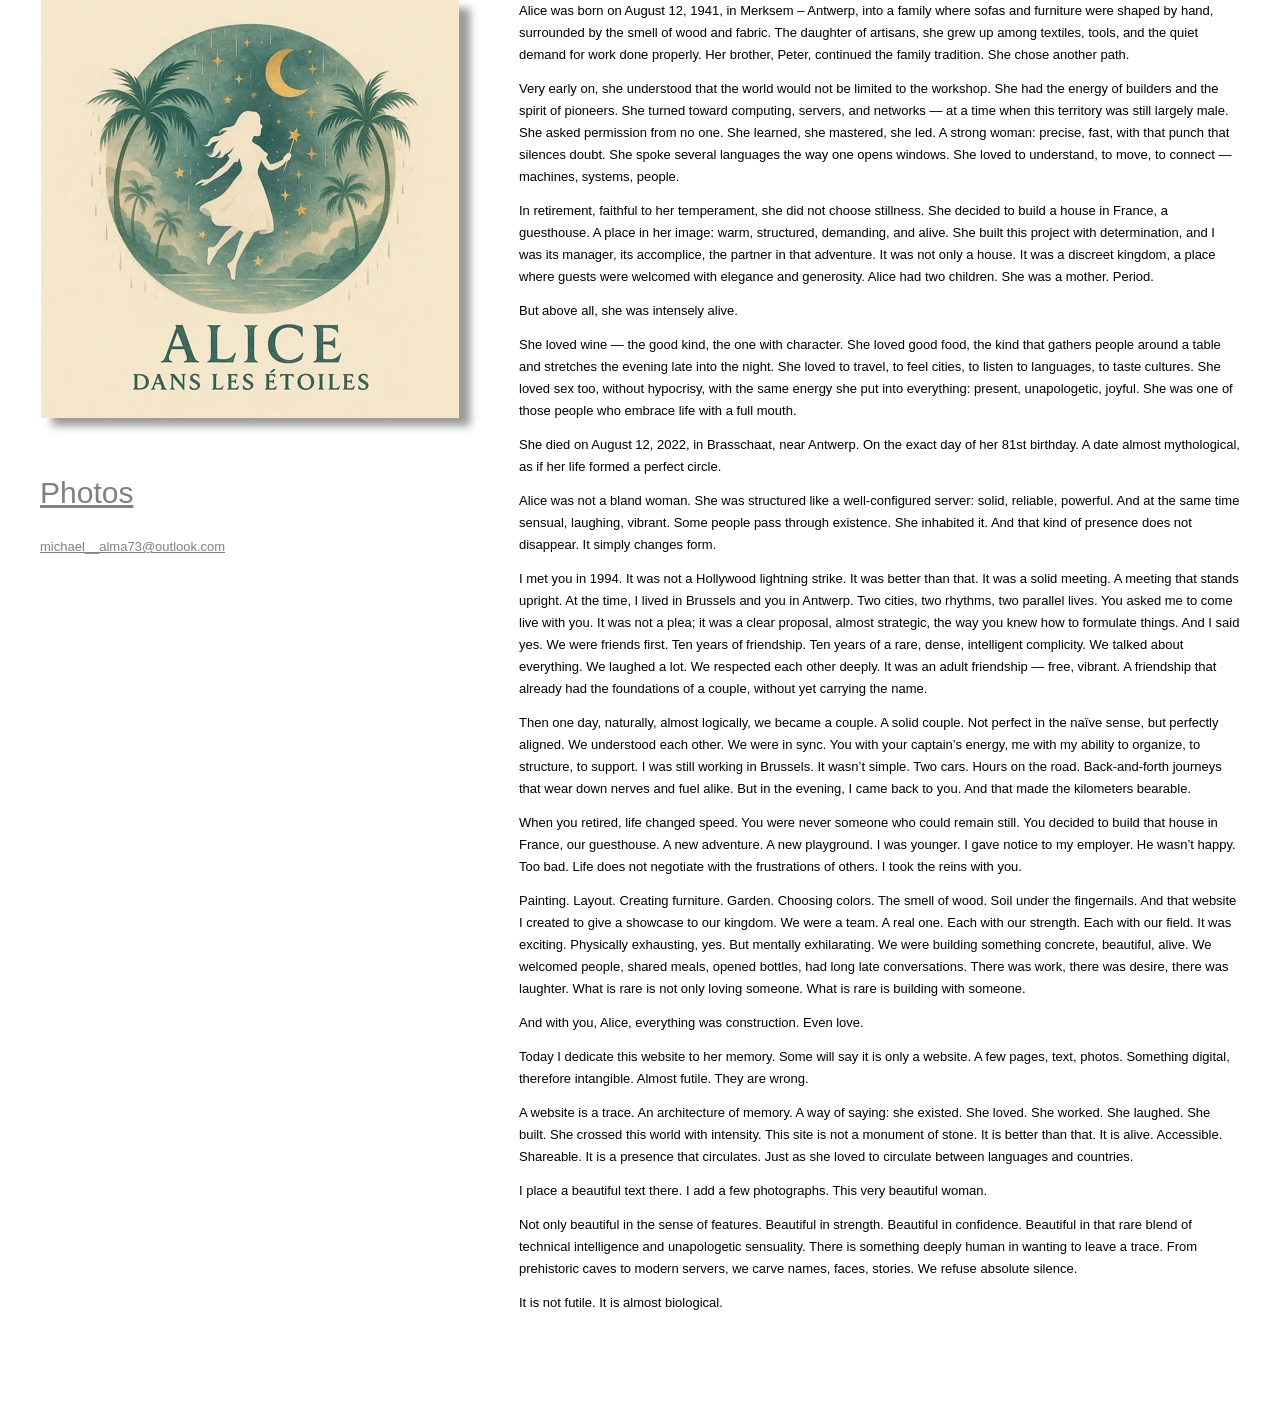
==== index.html @ bdf9c66f "Add files via upload" ====
<!DOCTYPE html>
<html>
<head>
<meta charset="UTF-8">
<meta name="viewport" content="width=1200">
<title>Page 1</title>
<meta name="robots" content="max-image-preview:large">
<meta name="generator" content="sitely.app 6.1">
<style>html,body{-webkit-text-zoom:reset !important}body>div{font-size:0}p,span,h1,h2,h3,h4,h5,h6,a,li,button{margin:0;word-spacing:normal;word-wrap:break-word;-ms-word-wrap:break-word;pointer-events:auto;-ms-text-size-adjust:none !important;-moz-text-size-adjust:none !important;-webkit-text-size-adjust:none !important;text-size-adjust:none !important;max-height:10000000px}sup{font-size:inherit;vertical-align:baseline;position:relative;top:-0.4em}sub{font-size:inherit;vertical-align:baseline;position:relative;top:0.4em}ul{display:block;word-spacing:normal;word-wrap:break-word;line-break:normal;list-style-type:none;padding:0;margin:0;-moz-padding-start:0;-khtml-padding-start:0;-webkit-padding-start:0;-o-padding-start:0;-padding-start:0;-webkit-margin-before:0;-webkit-margin-after:0}li{display:block;white-space:normal}[data-marker]::before{content:attr(data-marker) ' ';-webkit-user-select:none;-khtml-user-select:none;-moz-user-select:none;-ms-user-select:none;-o-user-select:none;user-select:none;text-wrap:nowrap}li p, .slc{-webkit-touch-callout:none;-webkit-user-select:none;-khtml-user-select:none;-moz-user-select:none;-ms-user-select:none;-o-user-select:none;user-select:none}form{display:inline-block}a{text-decoration:inherit;color:inherit;-webkit-tap-highlight-color:rgba(0,0,0,0)}textarea{resize:none}.shm-l{float:left;clear:left}.shm-r{float:right;clear:right;shape-outside:content-box}.btf{display:none}.plyr{min-width:0 !important}html{font-family:sans-serif}body{font-size:0;margin:0;--z:1;zoom:var(--z)}audio,video{display:inline-block;vertical-align:baseline}audio:not([controls]){display:none;height:0}[hidden],template{display:none}a{background:0 0}b,strong{font-weight:700}dfn{font-style:italic}h1,h2,h3,h4,h5,h6{font-size:1em;line-height:1;margin:0}img{border:0}svg:not(:root){overflow:hidden}button,input,optgroup,select,textarea{color:inherit;font:inherit;margin:0}button{overflow:visible;background:none;border:0;padding:0;text-align:inherit;align-items:initial;padding-block-start:0;padding-block-end:0;padding-inline-start:0}button,select{text-transform:none}button,html input[type=button],input[type=submit]{-webkit-appearance:button;cursor:pointer;box-sizing:border-box;white-space:normal}input[type=text],input[type=password],input[type=email],input[type=date],input[type=number],textarea{-webkit-appearance:none;appearance:none;box-sizing:border-box}button[disabled],html input[disabled]{cursor:default}button::-moz-focus-inner,input::-moz-focus-inner{border:0;padding:0}input{line-height:normal}input[type=checkbox],input[type=radio]{box-sizing:border-box;padding:0}input[type=number]::-webkit-inner-spin-button,input[type=number]::-webkit-outer-spin-button{height:auto}input[type=search]{-webkit-appearance:textfield;-moz-box-sizing:content-box;-webkit-box-sizing:content-box;box-sizing:content-box}input[type=search]::-webkit-search-cancel-button,input[type=search]::-webkit-search-decoration{-webkit-appearance:none}textarea{overflow:auto;box-sizing:border-box;border-color:#ddd}optgroup{font-weight:700}table{border-collapse:collapse;border-spacing:0}td,th{padding:0}blockquote{margin-block-start:0;margin-block-end:0;margin-inline-start:0;margin-inline-end:0}:-webkit-full-screen-ancestor:not(iframe){-webkit-clip-path:initial!important}
html{-webkit-font-smoothing:antialiased; -moz-osx-font-smoothing:grayscale}#b{background-color:#fff}.ps1{position:relative;margin-top:0}.v1{display:block;pointer-events:none}.s1{width:1200px;margin-left:auto;margin-right:auto;min-height:1423px}.v2{display:inline-block;vertical-align:top}.ps2{position:relative;margin-left:0;margin-top:0}.s2{min-width:1200px;width:1200px;min-height:1423px}.s3{min-width:420px;width:420px;min-height:590px;line-height:0}.v3{display:inline-block;vertical-align:top;pointer-events:auto}.s4{min-width:420px;width:420px;min-height:418px;height:418px}.i1{position:absolute;left:1px;width:418px;top:0;height:418px;-webkit-border-radius:0;-moz-border-radius:0;border-radius:0;-webkit-filter:drop-shadow(11px 8px 4px rgba(0,0,0,0.4));-moz-filter:drop-shadow(11px 8px 4px rgba(0,0,0,0.4));filter:drop-shadow(11px 8px 4px rgba(0,0,0,0.4));will-change:filter;border:0}.i2{width:100%;height:100%;display:inline-block}.ps3{position:relative;margin-left:0;margin-top:49px}.s5{min-width:266px;width:266px;min-height:123px}.s6{min-width:266px;width:266px;min-height:123px;line-height:0}.s7{min-width:109px;width:109px;overflow:hidden;height:114px}.p1{text-indent:0;padding-bottom:12px;padding-right:0;text-align:left}.f1{font-family:Optima, Segoe, "Segoe UI", Candara, Calibri, Arial, sans-serif;font-size:30px;font-size:calc(30px * var(--f));line-height:1.701;font-weight:400;font-style:normal;text-decoration:underline;text-transform:none;letter-spacing:normal;color:#808080;background-color:initial;text-shadow:none}.ps4{position:relative;margin-left:0;margin-top:-45px}.s8{min-width:266px;width:266px;overflow:hidden;height:54px}.f2{font-family:Optima, Segoe, "Segoe UI", Candara, Calibri, Arial, sans-serif;font-size:13px;font-size:calc(13px * var(--f));line-height:1.616;font-weight:400;font-style:normal;text-decoration:underline;text-transform:none;letter-spacing:normal;color:#808080;background-color:initial;text-shadow:none}.ps5{position:relative;margin-left:59px;margin-top:0}.s9{min-width:721px;width:721px;overflow:hidden;height:1423px}.f3{font-family:Optima, Segoe, "Segoe UI", Candara, Calibri, Arial, sans-serif;font-size:13px;font-size:calc(13px * var(--f));line-height:1.693;font-weight:400;font-style:normal;text-decoration:none;text-transform:none;letter-spacing:normal;color:#000;background-color:initial;text-shadow:none}</style>
<meta name="referrer" content="origin-when-cross-origin">
<link rel="stylesheet" href="css/site.8f18d9.css" media="print" onload="this.media='all';this.onload=null;">
<noscript><link rel="stylesheet" href="css/site.8f18d9.css" type="text/css"></noscript>
</head>
<body style="--sw:0px" id="b">
<script>!function(){var t,e,n=document.body,r=("0"===n.style.getPropertyValue("--sw")&&n.style.setProperty("--sw","0px"),document.createElement("P")),i=(r.innerHTML="&nbsp;",r.style.cssText="position:fixed;visibility:hidden;font-size:100px;zoom:1",r.setAttribute("aria-hidden","true"),n.appendChild(r),t=r,function(){var e=Math.trunc(1e4/parseFloat(window.getComputedStyle(t).getPropertyValue("font-size")))/100;e!=n.style.getPropertyValue("--f")&&n.style.setProperty("--f",e)});"ResizeObserver"in window?new ResizeObserver(i).observe(r):"requestAnimationFrame"in window?(e=function(){i(),requestAnimationFrame(e)},requestAnimationFrame(e)):setInterval(i,100)}();</script>

<div class="ps1 v1 s1">
<div class="v2 ps2 s2">
<div class="v2 ps2 s3">
<div class="v3 ps2 s4 c2">
<picture class="i2">
<source srcset="images/d/alice-dans-les-etoiles-logo-418.webp 1x, images/q/alice-dans-les-etoiles-logo-836.webp 2x" type="image/webp">
<source srcset="images/l/alice-dans-les-etoiles-logo-418.jpg 1x, images/6/alice-dans-les-etoiles-logo-836.jpg 2x">
<img src="images/6/alice-dans-les-etoiles-logo-836.jpg" class="i1">
</picture>
</div>
<div class="v2 ps3 s5">
<div class="v2 ps2 s6">
<div class="v3 ps2 s7 c2">
<p class="p1"><a href="page-2.html" class="f1">Photos</a></p>
</div>
<div class="v3 ps4 s8 c2">
<p class="p1"><a href="javascript:em1();" class="f2">michael__alma73@outlook.com</a></p>
</div>
</div>
</div>
</div>
<div class="v3 ps5 s9 c2">
<p class="p1 f3">Alice was born on August 12, 1941, in Merksem &ndash; Antwerp, into a family where sofas and furniture were shaped by hand, surrounded by the smell of wood and fabric. The daughter of artisans, she grew up among textiles, tools, and the quiet demand for work done properly. Her brother, Peter, continued the family tradition. She chose another path.</p>
<p class="p1 f3">Very early on, she understood that the world would not be limited to the workshop. She had the energy of builders and the spirit of pioneers. She turned toward computing, servers, and networks &mdash; at a time when this territory was still largely male. She asked permission from no one. She learned, she mastered, she led. A strong woman: precise, fast, with that punch that silences doubt. She spoke several languages the way one opens windows. She loved to understand, to move, to connect &mdash; machines, systems, people.</p>
<p class="p1 f3">In retirement, faithful to her temperament, she did not choose stillness. She decided to build a house in France, a guesthouse. A place in her image: warm, structured, demanding, and alive. She built this project with determination, and I was its manager, its accomplice, the partner in that adventure. It was not only a house. It was a discreet kingdom, a place where guests were welcomed with elegance and generosity. Alice had two children. She was a mother. Period.</p>
<p class="p1 f3">But above all, she was intensely alive.</p>
<p class="p1 f3">She loved wine &mdash; the good kind, the one with character. She loved good food, the kind that gathers people around a table and stretches the evening late into the night. She loved to travel, to feel cities, to listen to languages, to taste cultures. She loved sex too, without hypocrisy, with the same energy she put into everything: present, unapologetic, joyful. She was one of those people who embrace life with a full mouth.</p>
<p class="p1 f3">She died on August 12, 2022, in Brasschaat, near Antwerp. On the exact day of her 81st birthday. A date almost mythological, as if her life formed a perfect circle.</p>
<p class="p1 f3">Alice was not a bland woman. She was structured like a well-configured server: solid, reliable, powerful. And at the same time sensual, laughing, vibrant. Some people pass through existence. She inhabited it. And that kind of presence does not disappear. It simply changes form.</p>
<p class="p1 f3">I met you in 1994. It was not a Hollywood lightning strike. It was better than that. It was a solid meeting. A meeting that stands upright. At the time, I lived in Brussels and you in Antwerp. Two cities, two rhythms, two parallel lives. You asked me to come live with you. It was not a plea; it was a clear proposal, almost strategic, the way you knew how to formulate things. And I said yes. We were friends first. Ten years of friendship. Ten years of a rare, dense, intelligent complicity. We talked about everything. We laughed a lot. We respected each other deeply. It was an adult friendship &mdash; free, vibrant. A friendship that already had the foundations of a couple, without yet carrying the name.</p>
<p class="p1 f3">Then one day, naturally, almost logically, we became a couple. A solid couple. Not perfect in the na&iuml;ve sense, but perfectly aligned. We understood each other. We were in sync. You with your captain&rsquo;s energy, me with my ability to organize, to structure, to support. I was still working in Brussels. It wasn&rsquo;t simple. Two cars. Hours on the road. Back-and-forth journeys that wear down nerves and fuel alike. But in the evening, I came back to you. And that made the kilometers bearable.</p>
<p class="p1 f3">When you retired, life changed speed. You were never someone who could remain still. You decided to build that house in France, our guesthouse. A new adventure. A new playground. I was younger. I gave notice to my employer. He wasn&rsquo;t happy. Too bad. Life does not negotiate with the frustrations of others. I took the reins with you.</p>
<p class="p1 f3">Painting. Layout. Creating furniture. Garden. Choosing colors. The smell of wood. Soil under the fingernails. And that website I created to give a showcase to our kingdom. We were a team. A real one. Each with our strength. Each with our field. It was exciting. Physically exhausting, yes. But mentally exhilarating. We were building something concrete, beautiful, alive. We welcomed people, shared meals, opened bottles, had long late conversations. There was work, there was desire, there was laughter. What is rare is not only loving someone. What is rare is building with someone.</p>
<p class="p1 f3">And with you, Alice, everything was construction. Even love.</p>
<p class="p1 f3">Today I dedicate this website to her memory. Some will say it is only a website. A few pages, text, photos. Something digital, therefore intangible. Almost futile. They are wrong.</p>
<p class="p1 f3">A website is a trace. An architecture of memory. A way of saying: she existed. She loved. She worked. She laughed. She built. She crossed this world with intensity. This site is not a monument of stone. It is better than that. It is alive. Accessible. Shareable. It is a presence that circulates. Just as she loved to circulate between languages and countries.</p>
<p class="p1 f3">I place a beautiful text there. I add a few photographs. This very beautiful woman.</p>
<p class="p1 f3">Not only beautiful in the sense of features. Beautiful in strength. Beautiful in confidence. Beautiful in that rare blend of technical intelligence and unapologetic sensuality. There is something deeply human in wanting to leave a trace. From prehistoric caves to modern servers, we carve names, faces, stories. We refuse absolute silence.</p>
<p class="p1 f3">It is not futile. It is almost biological.</p>
</div>
</div>
</div>
<div class="btf c1">
</div>
<script>function em1(){var c="njdibfm``bmnb84Apvumppl/dpn";var addr="mailto:";for(var i=0;i<c.length;i++)addr+=String.fromCharCode(c.charCodeAt(i)-1);window.location.href=addr;}!function(){if("Promise"in window&&void 0!==window.performance){var e,t,r=document,n=function(){return r.createElement("link")},o=new Set,a=n(),i=a.relList&&a.relList.supports&&a.relList.supports("prefetch"),s=location.href.replace(/#[^#]+$/,"");o.add(s);var c=function(e){var t=location,r="http:",n="https:";if(e&&e.href&&e.origin==t.origin&&[r,n].includes(e.protocol)&&(e.protocol!=r||t.protocol!=n)){var o=e.pathname;if(!(e.hash&&o+e.search==t.pathname+t.search||"?preload=no"==e.search.substr(-11)||".html"!=o.substr(-5)&&".html"!=o.substr(-5)&&"/"!=o.substr(-1)))return!0}},u=function(e){var t=e.replace(/#[^#]+$/,"");if(!o.has(t)){if(i){var a=n();a.rel="prefetch",a.href=t,r.head.appendChild(a)}else{var s=new XMLHttpRequest;s.open("GET",t,s.withCredentials=!0),s.send()}o.add(t)}},p=function(e){return e.target.closest("a")},f=function(t){var r=t.relatedTarget;r&&p(t)==r.closest("a")||e&&(clearTimeout(e),e=void 0)},d={capture:!0,passive:!0};r.addEventListener("touchstart",function(e){t=performance.now();var r=p(e);c(r)&&u(r.href)},d),r.addEventListener("mouseover",function(r){if(!(performance.now()-t<1200)){var n=p(r);c(n)&&(n.addEventListener("mouseout",f,{passive:!0}),e=setTimeout(function(){u(n.href),e=void 0},80))}},d)}}();dpth="/";!function(){var u={},i={},l={};window.ld=function(a,e,t){function o(){"interactive"==document.readyState?(e&&e(),document.addEventListener("readystatechange",function(){"complete"==document.readyState&&t&&t()})):"complete"==document.readyState?(e&&e(),t&&t()):document.addEventListener("readystatechange",function(){"interactive"==document.readyState&&e&&e(),"complete"==document.readyState&&t&&t()})}function n(e){function t(){for(var e=0;e<a.length;e++){var t,n=(1<<e)-1;if((d&n)==n&&(n=l[a[e]]))if(u[a[e]]||(t=document.createElement("script"),n.startsWith("import")&&t.setAttribute("type","module"),t.textContent=n,document.body.appendChild(t),u[a[e]]=!0),(d|=1<<e)==c)return o(),0}return 1}var n=a[e];if(null==i[n]){i[n]=[];var r=new XMLHttpRequest;r.open("GET",n,!0),r.onload=function(){l[n]=r.responseText,[].forEach.call(i[n],function(e){e()})},i[n].push(t),r.send()}else{if(u[n])return t();i[n].push(t)}return 1}var c=(1<<a.length)-1,d=0;if(a.length)for(var r=0;r<a.length&&n(r);r++);else o()}}();ld([],function(){!function(){var e=document.querySelectorAll('a[href^="#"]:not(.noConsent):not(.denyConsent):not(.removeConsent):not(.allowConsent):not(.allowSelectedConsent)');[].forEach.call(e,function(c){var e=navigator.userAgent,m=/chrome/i.test(e),p=/firefox/i.test(e),d=/iPad|iPhone|iPod/.test(e)&&!window.MSStream||"MacIntel"===navigator.platform&&1<navigator.maxTouchPoints;c.addEventListener("click",function(e){var a,o,t=!1,n=document.body.parentNode,r=(d&&"none"!=getComputedStyle(n).getPropertyValue("scroll-snap-type")&&(n.setAttribute("data-snap",n.style.scrollSnapType),n.style.scrollSnapType="none",t=!0),0);if(1<c.hash.length){var n=parseFloat(getComputedStyle(document.body).getPropertyValue("zoom")),s=(!p&&n||(n=1),c.hash.slice(1)),i=document.getElementById(s);if(null===i&&null===(i=document.querySelector('[name="'+s+'"]')))return;r=m?i.getBoundingClientRect().top*n+pageYOffset:(i.getBoundingClientRect().top+pageYOffset)*n}else if(t)for(var l=document.querySelectorAll("[data-block-group]"),u=0;u<l.length;u++)if("none"!=getComputedStyle(l[u]).getPropertyValue("scroll-snap-align")){i=l[u];break}t?window.smoothScroll(e,i,1):"scrollBehavior"in document.documentElement.style?scroll({top:r,left:0,behavior:"smooth"}):"requestAnimationFrame"in window?(a=pageYOffset,o=null,requestAnimationFrame(function e(t){t=(t-(o=o||t))/400;scrollTo(0,a<r?(r-a)*t+a:a-(a-r)*t),t<1?requestAnimationFrame(e):scrollTo(0,r)})):scrollTo(0,r),e.preventDefault()},!1)})}(),window.smoothScroll=function(e,a,o,n){e.stopImmediatePropagation();var r=pageYOffset,e=a?(a="string"==typeof a||a instanceof String?document.querySelector(a):a).getBoundingClientRect().top:-r,t=navigator.userAgent,s=/chrome/i.test(t),t=/firefox/i.test(t),i=parseFloat(getComputedStyle(document.body).getPropertyValue("zoom")),l=e*(i=!t&&i?i:1)+(s?0:r*(i-1)),u=null;function c(){m((window.performance.now?window.performance:Date).now())}function m(e){var e=(e-(u=null===u?e:u))/1e3,t=function(e,t,a){switch(n){case"linear":break;case"easeInQuad":e*=e;break;case"easeOutQuad":e=1-(1-e)*(1-e);break;case"easeInCubic":e*=e*e;break;case"easeOutCubic":e=1-Math.pow(1-e,3);break;case"easeInOutCubic":e=e<.5?4*e*e*e:1-Math.pow(-2*e+2,3)/2;break;case"easeInQuart":e*=e*e*e;break;case"easeOutQuart":e=1-Math.pow(1-e,4);break;case"easeInOutQuart":e=e<.5?8*e*e*e*e:1-Math.pow(-2*e+2,4)/2;break;case"easeInQuint":e*=e*e*e*e;break;case"easeOutQuint":e=1-Math.pow(1-e,5);break;case"easeInOutQuint":e=e<.5?16*e*e*e*e*e:1-Math.pow(-2*e+2,5)/2;break;case"easeInCirc":e=1-Math.sqrt(1-Math.pow(e,2));break;case"easeOutCirc":e=Math.sqrt(1-Math.pow(1-e,2));break;case"easeInOutCirc":e=e<.5?(1-Math.sqrt(1-Math.pow(2*e,2)))/2:(Math.sqrt(1-Math.pow(-2*e+2,2))+1)/2;break;default:e=e<.5?2*e*e:1-Math.pow(-2*e+2,2)/2}1<e&&(e=1);return t+a*e}(e/o,r,l);window.scrollTo(0,t),e<o?"requestAnimationFrame"in window?requestAnimationFrame(m):setTimeout(c,1e3/120):(/iPad|iPhone|iPod/.test(navigator.userAgent)&&!window.MSStream||"MacIntel"===navigator.platform&&1<navigator.maxTouchPoints)&&(a&&a.scrollIntoView(),setTimeout(function(){var e=document.body.parentNode;e.style.scrollSnapType=e.getAttribute("data-snap"),e.removeAttribute("data-snap")},100))}return"requestAnimationFrame"in window?requestAnimationFrame(m):setTimeout(c,1e3/120),!1};!function(){var e=null;if(location.hash){var t=location.hash.replace("#",""),n=function(){var o=document.getElementById(t);null===o&&(o=document.querySelector('[name="'+t+'"]')),o&&o.scrollIntoView(!0),"0px"===window.getComputedStyle(document.body).getPropertyValue("min-width")?setTimeout(n,100):null!=e&&setTimeout(e,100)};n()}else null!=e&&e()}();});</script>
</body>
</html>
---- css/site.8f18d9.css ----
body{--f:1;min-width:1200px}.c1{display:inline-block;position:relative;margin-left:0;margin-top:0}body{--f:1;min-width:1200px}
---- css/site.8f18d9.css ----
body{--f:1;min-width:1200px}.c1{display:inline-block;position:relative;margin-left:0;margin-top:0}body{--f:1;min-width:1200px}
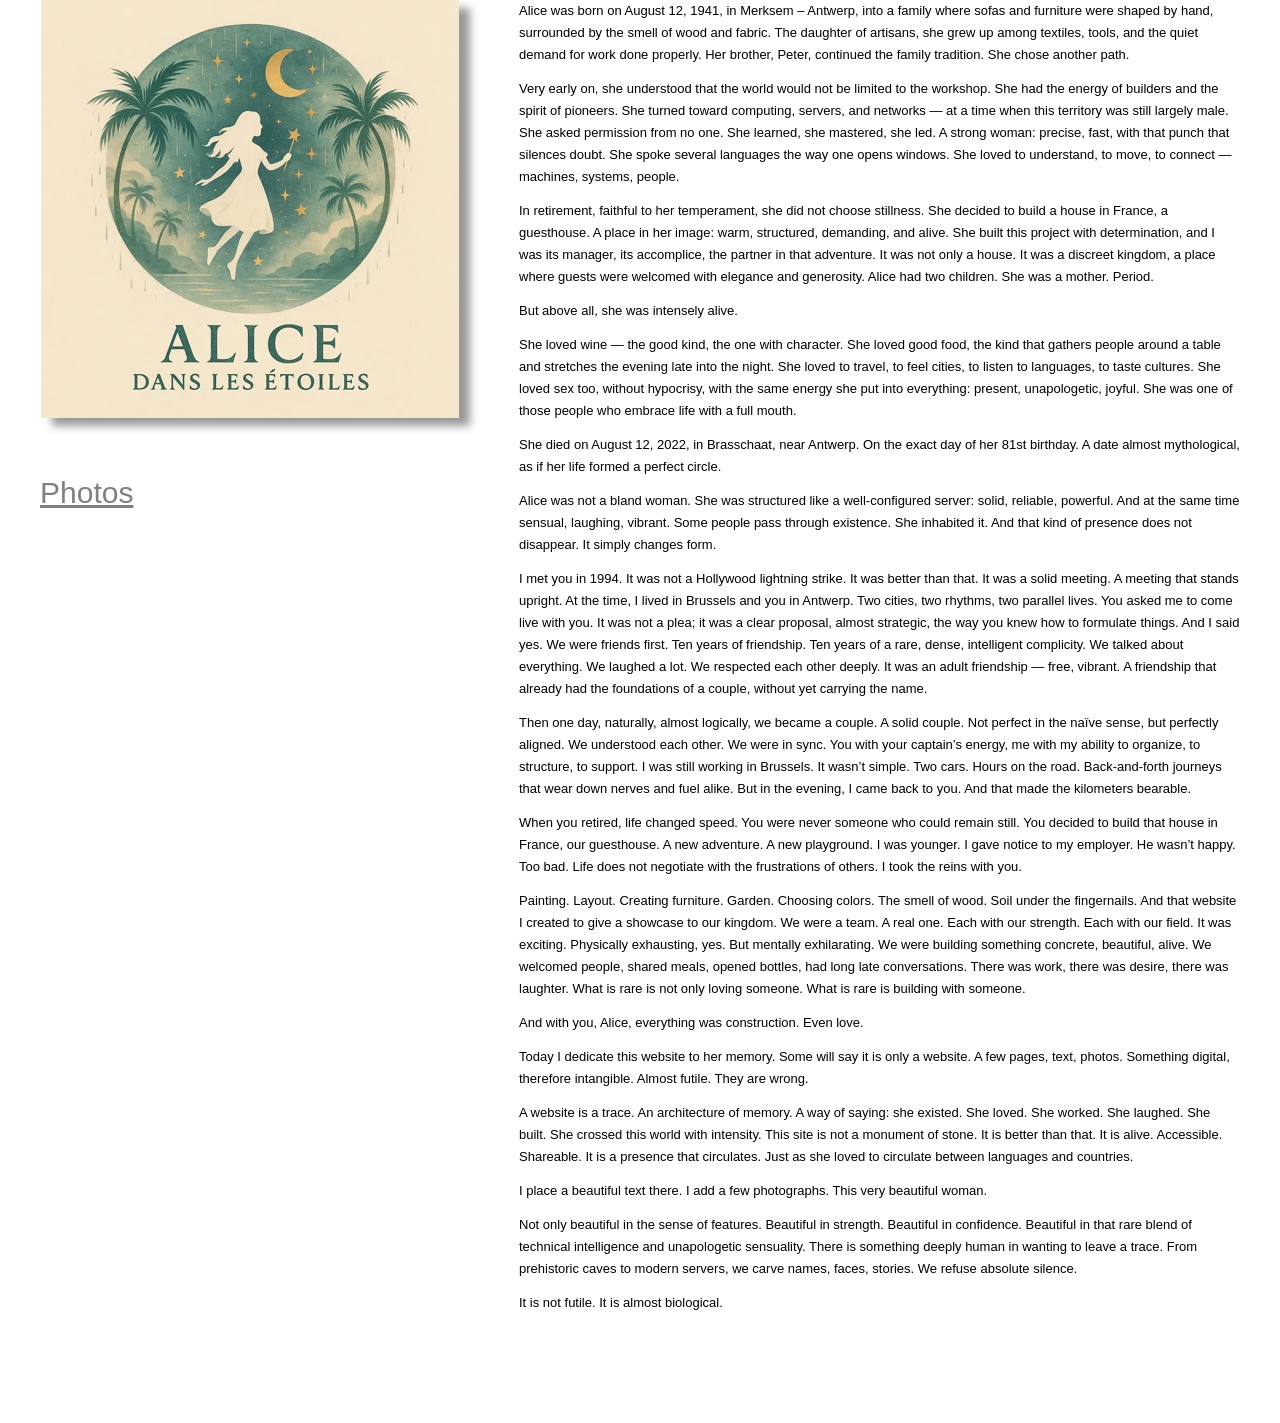
==== commit bc9ee17a: "Add files via upload" ====
--- a/index.html
+++ b/index.html
@@ -5,12 +5,12 @@
 <meta name="viewport" content="width=1200">
 <title>Page 1</title>
 <meta name="robots" content="max-image-preview:large">
-<meta name="generator" content="sitely.app 6.1">
-<style>html,body{-webkit-text-zoom:reset !important}body>div{font-size:0}p,span,h1,h2,h3,h4,h5,h6,a,li,button{margin:0;word-spacing:normal;word-wrap:break-word;-ms-word-wrap:break-word;pointer-events:auto;-ms-text-size-adjust:none !important;-moz-text-size-adjust:none !important;-webkit-text-size-adjust:none !important;text-size-adjust:none !important;max-height:10000000px}sup{font-size:inherit;vertical-align:baseline;position:relative;top:-0.4em}sub{font-size:inherit;vertical-align:baseline;position:relative;top:0.4em}ul{display:block;word-spacing:normal;word-wrap:break-word;line-break:normal;list-style-type:none;padding:0;margin:0;-moz-padding-start:0;-khtml-padding-start:0;-webkit-padding-start:0;-o-padding-start:0;-padding-start:0;-webkit-margin-before:0;-webkit-margin-after:0}li{display:block;white-space:normal}[data-marker]::before{content:attr(data-marker) ' ';-webkit-user-select:none;-khtml-user-select:none;-moz-user-select:none;-ms-user-select:none;-o-user-select:none;user-select:none;text-wrap:nowrap}li p, .slc{-webkit-touch-callout:none;-webkit-user-select:none;-khtml-user-select:none;-moz-user-select:none;-ms-user-select:none;-o-user-select:none;user-select:none}form{display:inline-block}a{text-decoration:inherit;color:inherit;-webkit-tap-highlight-color:rgba(0,0,0,0)}textarea{resize:none}.shm-l{float:left;clear:left}.shm-r{float:right;clear:right;shape-outside:content-box}.btf{display:none}.plyr{min-width:0 !important}html{font-family:sans-serif}body{font-size:0;margin:0;--z:1;zoom:var(--z)}audio,video{display:inline-block;vertical-align:baseline}audio:not([controls]){display:none;height:0}[hidden],template{display:none}a{background:0 0}b,strong{font-weight:700}dfn{font-style:italic}h1,h2,h3,h4,h5,h6{font-size:1em;line-height:1;margin:0}img{border:0}svg:not(:root){overflow:hidden}button,input,optgroup,select,textarea{color:inherit;font:inherit;margin:0}button{overflow:visible;background:none;border:0;padding:0;text-align:inherit;align-items:initial;padding-block-start:0;padding-block-end:0;padding-inline-start:0}button,select{text-transform:none}button,html input[type=button],input[type=submit]{-webkit-appearance:button;cursor:pointer;box-sizing:border-box;white-space:normal}input[type=text],input[type=password],input[type=email],input[type=date],input[type=number],textarea{-webkit-appearance:none;appearance:none;box-sizing:border-box}button[disabled],html input[disabled]{cursor:default}button::-moz-focus-inner,input::-moz-focus-inner{border:0;padding:0}input{line-height:normal}input[type=checkbox],input[type=radio]{box-sizing:border-box;padding:0}input[type=number]::-webkit-inner-spin-button,input[type=number]::-webkit-outer-spin-button{height:auto}input[type=search]{-webkit-appearance:textfield;-moz-box-sizing:content-box;-webkit-box-sizing:content-box;box-sizing:content-box}input[type=search]::-webkit-search-cancel-button,input[type=search]::-webkit-search-decoration{-webkit-appearance:none}textarea{overflow:auto;box-sizing:border-box;border-color:#ddd}optgroup{font-weight:700}table{border-collapse:collapse;border-spacing:0}td,th{padding:0}blockquote{margin-block-start:0;margin-block-end:0;margin-inline-start:0;margin-inline-end:0}:-webkit-full-screen-ancestor:not(iframe){-webkit-clip-path:initial!important}
-html{-webkit-font-smoothing:antialiased; -moz-osx-font-smoothing:grayscale}#b{background-color:#fff}.ps1{position:relative;margin-top:0}.v1{display:block;pointer-events:none}.s1{width:1200px;margin-left:auto;margin-right:auto;min-height:1423px}.v2{display:inline-block;vertical-align:top}.ps2{position:relative;margin-left:0;margin-top:0}.s2{min-width:1200px;width:1200px;min-height:1423px}.s3{min-width:420px;width:420px;min-height:590px;line-height:0}.v3{display:inline-block;vertical-align:top;pointer-events:auto}.s4{min-width:420px;width:420px;min-height:418px;height:418px}.i1{position:absolute;left:1px;width:418px;top:0;height:418px;-webkit-border-radius:0;-moz-border-radius:0;border-radius:0;-webkit-filter:drop-shadow(11px 8px 4px rgba(0,0,0,0.4));-moz-filter:drop-shadow(11px 8px 4px rgba(0,0,0,0.4));filter:drop-shadow(11px 8px 4px rgba(0,0,0,0.4));will-change:filter;border:0}.i2{width:100%;height:100%;display:inline-block}.ps3{position:relative;margin-left:0;margin-top:49px}.s5{min-width:266px;width:266px;min-height:123px}.s6{min-width:266px;width:266px;min-height:123px;line-height:0}.s7{min-width:109px;width:109px;overflow:hidden;height:114px}.p1{text-indent:0;padding-bottom:12px;padding-right:0;text-align:left}.f1{font-family:Optima, Segoe, "Segoe UI", Candara, Calibri, Arial, sans-serif;font-size:30px;font-size:calc(30px * var(--f));line-height:1.701;font-weight:400;font-style:normal;text-decoration:underline;text-transform:none;letter-spacing:normal;color:#808080;background-color:initial;text-shadow:none}.ps4{position:relative;margin-left:0;margin-top:-45px}.s8{min-width:266px;width:266px;overflow:hidden;height:54px}.f2{font-family:Optima, Segoe, "Segoe UI", Candara, Calibri, Arial, sans-serif;font-size:13px;font-size:calc(13px * var(--f));line-height:1.616;font-weight:400;font-style:normal;text-decoration:underline;text-transform:none;letter-spacing:normal;color:#808080;background-color:initial;text-shadow:none}.ps5{position:relative;margin-left:59px;margin-top:0}.s9{min-width:721px;width:721px;overflow:hidden;height:1423px}.f3{font-family:Optima, Segoe, "Segoe UI", Candara, Calibri, Arial, sans-serif;font-size:13px;font-size:calc(13px * var(--f));line-height:1.693;font-weight:400;font-style:normal;text-decoration:none;text-transform:none;letter-spacing:normal;color:#000;background-color:initial;text-shadow:none}</style>
+<meta name="generator" content="sitely.app 6.2">
+<style>html,body{-webkit-text-zoom:reset !important}body>div{font-size:0}p,span,h1,h2,h3,h4,h5,h6,a,li,button{margin:0;word-spacing:normal;word-wrap:break-word;-ms-word-wrap:break-word;pointer-events:auto;-ms-text-size-adjust:none !important;-moz-text-size-adjust:none !important;-webkit-text-size-adjust:none !important;text-size-adjust:none !important;max-height:10000000px}sup{font-size:inherit;vertical-align:baseline;position:relative;top:-0.4em}sub{font-size:inherit;vertical-align:baseline;position:relative;top:0.4em}ul{display:block;word-spacing:normal;word-wrap:break-word;line-break:normal;list-style-type:none;padding:0;margin:0;-moz-padding-start:0;-khtml-padding-start:0;-webkit-padding-start:0;-o-padding-start:0;-padding-start:0;-webkit-margin-before:0;-webkit-margin-after:0}li{display:block;white-space:normal}[data-marker]::before{content:attr(data-marker) ' ';-webkit-user-select:none;-khtml-user-select:none;-moz-user-select:none;-ms-user-select:none;-o-user-select:none;user-select:none;text-wrap:nowrap}li p, .slc{-webkit-touch-callout:none;-webkit-user-select:none;-khtml-user-select:none;-moz-user-select:none;-ms-user-select:none;-o-user-select:none;user-select:none}form{display:inline-block}a{text-decoration:inherit;color:inherit;-webkit-tap-highlight-color:rgba(0,0,0,0)}textarea{resize:none}.shm-l{float:left;clear:left}.shm-r{float:right;clear:right;shape-outside:content-box}.btf{display:none}.plyr{min-width:0 !important}html{font-family:sans-serif}body{font-size:0;margin:0;--z:1;zoom:var(--z)}audio,video{display:inline-block;vertical-align:baseline}audio:not([controls]){display:none;height:0}[hidden],template{display:none}a{background:0 0}b,strong{font-weight:700}dfn{font-style:italic}h1,h2,h3,h4,h5,h6{font-size:1em;line-height:1;margin:0}img{border:0}svg:not(:root){overflow:hidden}button,input,optgroup,select,textarea{color:inherit;font:inherit;margin:0}button{overflow:visible;background:none;border:0;padding:0;text-align:inherit;align-items:initial;padding-block-start:0;padding-block-end:0;padding-inline-start:0}button,select{text-transform:none}button,html input[type=button],input[type=submit]{-webkit-appearance:button;cursor:pointer;box-sizing:border-box;white-space:normal}input[type=text],input[type=password],input[type=email],input[type=date],input[type=number],textarea{-webkit-appearance:none;appearance:none;box-sizing:border-box}button[disabled],html input[disabled]{cursor:default}button::-moz-focus-inner,input::-moz-focus-inner{border:0;padding:0}input{line-height:normal}input[type=checkbox],input[type=radio]{box-sizing:border-box;padding:0}input[type=number]::-webkit-inner-spin-button,input[type=number]::-webkit-outer-spin-button{height:auto}input[type=search]{-webkit-appearance:textfield;-moz-box-sizing:content-box;-webkit-box-sizing:content-box;box-sizing:content-box}input[type=search]::-webkit-search-cancel-button,input[type=search]::-webkit-search-decoration{-webkit-appearance:none}textarea{overflow:auto;box-sizing:border-box;border-color:#ddd}optgroup{font-weight:700}table{border-collapse:collapse;border-spacing:0}td,th{padding:0}blockquote{margin-block-start:0;margin-block-end:0;margin-inline-start:0;margin-inline-end:0}:-webkit-full-screen-ancestor:not(iframe){-webkit-clip-path:initial!important}
+html{-webkit-font-smoothing:antialiased; -moz-osx-font-smoothing:grayscale}#b{background-color:#fff}.ps1{position:relative;margin-top:0}.v1{display:block;pointer-events:none}.s1{width:1200px;margin-left:auto;margin-right:auto;min-height:1423px}.v2{display:inline-block;vertical-align:top}.ps2{position:relative;margin-left:0;margin-top:0}.s2{min-width:1200px;width:1200px;min-height:1423px}.s3{min-width:420px;width:420px;min-height:581px;line-height:0}.v3{display:inline-block;vertical-align:top;pointer-events:auto}.s4{min-width:420px;width:420px;min-height:418px;height:418px}.i1{position:absolute;left:1px;width:418px;top:0;height:418px;-webkit-border-radius:0;-moz-border-radius:0;border-radius:0;-webkit-filter:drop-shadow(11px 8px 4px rgba(0,0,0,0.4));-moz-filter:drop-shadow(11px 8px 4px rgba(0,0,0,0.4));filter:drop-shadow(11px 8px 4px rgba(0,0,0,0.4));will-change:filter;border:0}.i2{width:100%;height:100%;display:inline-block}.ps3{position:relative;margin-left:0;margin-top:49px}.s5{min-width:109px;width:109px;overflow:hidden;height:114px}.p1{text-indent:0;padding-bottom:12px;padding-right:0;text-align:left}.f1{font-family:Optima, Segoe, "Segoe UI", Candara, Calibri, Arial, sans-serif;font-size:30px;font-size:calc(30px * var(--f));line-height:1.701;font-weight:400;font-style:normal;text-decoration:underline;text-transform:none;letter-spacing:normal;color:#808080;background-color:initial;text-shadow:none}.ps4{position:relative;margin-left:59px;margin-top:0}.s6{min-width:721px;width:721px;overflow:hidden;height:1423px}.f2{font-family:Optima, Segoe, "Segoe UI", Candara, Calibri, Arial, sans-serif;font-size:13px;font-size:calc(13px * var(--f));line-height:1.693;font-weight:400;font-style:normal;text-decoration:none;text-transform:none;letter-spacing:normal;color:#000;background-color:initial;text-shadow:none}</style>
 <meta name="referrer" content="origin-when-cross-origin">
-<link rel="stylesheet" href="css/site.8f18d9.css" media="print" onload="this.media='all';this.onload=null;">
-<noscript><link rel="stylesheet" href="css/site.8f18d9.css" type="text/css"></noscript>
+<link rel="stylesheet" href="css/site.32459f.css" media="print" onload="this.media='all';this.onload=null;">
+<noscript><link rel="stylesheet" href="css/site.32459f.css" type="text/css"></noscript>
 </head>
 <body style="--sw:0px" id="b">
 <script>!function(){var t,e,n=document.body,r=("0"===n.style.getPropertyValue("--sw")&&n.style.setProperty("--sw","0px"),document.createElement("P")),i=(r.innerHTML="&nbsp;",r.style.cssText="position:fixed;visibility:hidden;font-size:100px;zoom:1",r.setAttribute("aria-hidden","true"),n.appendChild(r),t=r,function(){var e=Math.trunc(1e4/parseFloat(window.getComputedStyle(t).getPropertyValue("font-size")))/100;e!=n.style.getPropertyValue("--f")&&n.style.setProperty("--f",e)});"ResizeObserver"in window?new ResizeObserver(i).observe(r):"requestAnimationFrame"in window?(e=function(){i(),requestAnimationFrame(e)},requestAnimationFrame(e)):setInterval(i,100)}();</script>
@@ -25,40 +25,33 @@
 <img src="images/6/alice-dans-les-etoiles-logo-836.jpg" class="i1">
 </picture>
 </div>
-<div class="v2 ps3 s5">
-<div class="v2 ps2 s6">
-<div class="v3 ps2 s7 c2">
+<div class="v3 ps3 s5 c2">
 <p class="p1"><a href="page-2.html" class="f1">Photos</a></p>
 </div>
-<div class="v3 ps4 s8 c2">
-<p class="p1"><a href="javascript:em1();" class="f2">michael__alma73@outlook.com</a></p>
 </div>
-</div>
-</div>
-</div>
-<div class="v3 ps5 s9 c2">
-<p class="p1 f3">Alice was born on August 12, 1941, in Merksem &ndash; Antwerp, into a family where sofas and furniture were shaped by hand, surrounded by the smell of wood and fabric. The daughter of artisans, she grew up among textiles, tools, and the quiet demand for work done properly. Her brother, Peter, continued the family tradition. She chose another path.</p>
-<p class="p1 f3">Very early on, she understood that the world would not be limited to the workshop. She had the energy of builders and the spirit of pioneers. She turned toward computing, servers, and networks &mdash; at a time when this territory was still largely male. She asked permission from no one. She learned, she mastered, she led. A strong woman: precise, fast, with that punch that silences doubt. She spoke several languages the way one opens windows. She loved to understand, to move, to connect &mdash; machines, systems, people.</p>
-<p class="p1 f3">In retirement, faithful to her temperament, she did not choose stillness. She decided to build a house in France, a guesthouse. A place in her image: warm, structured, demanding, and alive. She built this project with determination, and I was its manager, its accomplice, the partner in that adventure. It was not only a house. It was a discreet kingdom, a place where guests were welcomed with elegance and generosity. Alice had two children. She was a mother. Period.</p>
-<p class="p1 f3">But above all, she was intensely alive.</p>
-<p class="p1 f3">She loved wine &mdash; the good kind, the one with character. She loved good food, the kind that gathers people around a table and stretches the evening late into the night. She loved to travel, to feel cities, to listen to languages, to taste cultures. She loved sex too, without hypocrisy, with the same energy she put into everything: present, unapologetic, joyful. She was one of those people who embrace life with a full mouth.</p>
-<p class="p1 f3">She died on August 12, 2022, in Brasschaat, near Antwerp. On the exact day of her 81st birthday. A date almost mythological, as if her life formed a perfect circle.</p>
-<p class="p1 f3">Alice was not a bland woman. She was structured like a well-configured server: solid, reliable, powerful. And at the same time sensual, laughing, vibrant. Some people pass through existence. She inhabited it. And that kind of presence does not disappear. It simply changes form.</p>
-<p class="p1 f3">I met you in 1994. It was not a Hollywood lightning strike. It was better than that. It was a solid meeting. A meeting that stands upright. At the time, I lived in Brussels and you in Antwerp. Two cities, two rhythms, two parallel lives. You asked me to come live with you. It was not a plea; it was a clear proposal, almost strategic, the way you knew how to formulate things. And I said yes. We were friends first. Ten years of friendship. Ten years of a rare, dense, intelligent complicity. We talked about everything. We laughed a lot. We respected each other deeply. It was an adult friendship &mdash; free, vibrant. A friendship that already had the foundations of a couple, without yet carrying the name.</p>
-<p class="p1 f3">Then one day, naturally, almost logically, we became a couple. A solid couple. Not perfect in the na&iuml;ve sense, but perfectly aligned. We understood each other. We were in sync. You with your captain&rsquo;s energy, me with my ability to organize, to structure, to support. I was still working in Brussels. It wasn&rsquo;t simple. Two cars. Hours on the road. Back-and-forth journeys that wear down nerves and fuel alike. But in the evening, I came back to you. And that made the kilometers bearable.</p>
-<p class="p1 f3">When you retired, life changed speed. You were never someone who could remain still. You decided to build that house in France, our guesthouse. A new adventure. A new playground. I was younger. I gave notice to my employer. He wasn&rsquo;t happy. Too bad. Life does not negotiate with the frustrations of others. I took the reins with you.</p>
-<p class="p1 f3">Painting. Layout. Creating furniture. Garden. Choosing colors. The smell of wood. Soil under the fingernails. And that website I created to give a showcase to our kingdom. We were a team. A real one. Each with our strength. Each with our field. It was exciting. Physically exhausting, yes. But mentally exhilarating. We were building something concrete, beautiful, alive. We welcomed people, shared meals, opened bottles, had long late conversations. There was work, there was desire, there was laughter. What is rare is not only loving someone. What is rare is building with someone.</p>
-<p class="p1 f3">And with you, Alice, everything was construction. Even love.</p>
-<p class="p1 f3">Today I dedicate this website to her memory. Some will say it is only a website. A few pages, text, photos. Something digital, therefore intangible. Almost futile. They are wrong.</p>
-<p class="p1 f3">A website is a trace. An architecture of memory. A way of saying: she existed. She loved. She worked. She laughed. She built. She crossed this world with intensity. This site is not a monument of stone. It is better than that. It is alive. Accessible. Shareable. It is a presence that circulates. Just as she loved to circulate between languages and countries.</p>
-<p class="p1 f3">I place a beautiful text there. I add a few photographs. This very beautiful woman.</p>
-<p class="p1 f3">Not only beautiful in the sense of features. Beautiful in strength. Beautiful in confidence. Beautiful in that rare blend of technical intelligence and unapologetic sensuality. There is something deeply human in wanting to leave a trace. From prehistoric caves to modern servers, we carve names, faces, stories. We refuse absolute silence.</p>
-<p class="p1 f3">It is not futile. It is almost biological.</p>
+<div class="v3 ps4 s6 c2">
+<p class="p1 f2">Alice was born on August 12, 1941, in Merksem &ndash; Antwerp, into a family where sofas and furniture were shaped by hand, surrounded by the smell of wood and fabric. The daughter of artisans, she grew up among textiles, tools, and the quiet demand for work done properly. Her brother, Peter, continued the family tradition. She chose another path.</p>
+<p class="p1 f2">Very early on, she understood that the world would not be limited to the workshop. She had the energy of builders and the spirit of pioneers. She turned toward computing, servers, and networks &mdash; at a time when this territory was still largely male. She asked permission from no one. She learned, she mastered, she led. A strong woman: precise, fast, with that punch that silences doubt. She spoke several languages the way one opens windows. She loved to understand, to move, to connect &mdash; machines, systems, people.</p>
+<p class="p1 f2">In retirement, faithful to her temperament, she did not choose stillness. She decided to build a house in France, a guesthouse. A place in her image: warm, structured, demanding, and alive. She built this project with determination, and I was its manager, its accomplice, the partner in that adventure. It was not only a house. It was a discreet kingdom, a place where guests were welcomed with elegance and generosity. Alice had two children. She was a mother. Period.</p>
+<p class="p1 f2">But above all, she was intensely alive.</p>
+<p class="p1 f2">She loved wine &mdash; the good kind, the one with character. She loved good food, the kind that gathers people around a table and stretches the evening late into the night. She loved to travel, to feel cities, to listen to languages, to taste cultures. She loved sex too, without hypocrisy, with the same energy she put into everything: present, unapologetic, joyful. She was one of those people who embrace life with a full mouth.</p>
+<p class="p1 f2">She died on August 12, 2022, in Brasschaat, near Antwerp. On the exact day of her 81st birthday. A date almost mythological, as if her life formed a perfect circle.</p>
+<p class="p1 f2">Alice was not a bland woman. She was structured like a well-configured server: solid, reliable, powerful. And at the same time sensual, laughing, vibrant. Some people pass through existence. She inhabited it. And that kind of presence does not disappear. It simply changes form.</p>
+<p class="p1 f2">I met you in 1994. It was not a Hollywood lightning strike. It was better than that. It was a solid meeting. A meeting that stands upright. At the time, I lived in Brussels and you in Antwerp. Two cities, two rhythms, two parallel lives. You asked me to come live with you. It was not a plea; it was a clear proposal, almost strategic, the way you knew how to formulate things. And I said yes. We were friends first. Ten years of friendship. Ten years of a rare, dense, intelligent complicity. We talked about everything. We laughed a lot. We respected each other deeply. It was an adult friendship &mdash; free, vibrant. A friendship that already had the foundations of a couple, without yet carrying the name.</p>
+<p class="p1 f2">Then one day, naturally, almost logically, we became a couple. A solid couple. Not perfect in the na&iuml;ve sense, but perfectly aligned. We understood each other. We were in sync. You with your captain&rsquo;s energy, me with my ability to organize, to structure, to support. I was still working in Brussels. It wasn&rsquo;t simple. Two cars. Hours on the road. Back-and-forth journeys that wear down nerves and fuel alike. But in the evening, I came back to you. And that made the kilometers bearable.</p>
+<p class="p1 f2">When you retired, life changed speed. You were never someone who could remain still. You decided to build that house in France, our guesthouse. A new adventure. A new playground. I was younger. I gave notice to my employer. He wasn&rsquo;t happy. Too bad. Life does not negotiate with the frustrations of others. I took the reins with you.</p>
+<p class="p1 f2">Painting. Layout. Creating furniture. Garden. Choosing colors. The smell of wood. Soil under the fingernails. And that website I created to give a showcase to our kingdom. We were a team. A real one. Each with our strength. Each with our field. It was exciting. Physically exhausting, yes. But mentally exhilarating. We were building something concrete, beautiful, alive. We welcomed people, shared meals, opened bottles, had long late conversations. There was work, there was desire, there was laughter. What is rare is not only loving someone. What is rare is building with someone.</p>
+<p class="p1 f2">And with you, Alice, everything was construction. Even love.</p>
+<p class="p1 f2">Today I dedicate this website to her memory. Some will say it is only a website. A few pages, text, photos. Something digital, therefore intangible. Almost futile. They are wrong.</p>
+<p class="p1 f2">A website is a trace. An architecture of memory. A way of saying: she existed. She loved. She worked. She laughed. She built. She crossed this world with intensity. This site is not a monument of stone. It is better than that. It is alive. Accessible. Shareable. It is a presence that circulates. Just as she loved to circulate between languages and countries.</p>
+<p class="p1 f2">I place a beautiful text there. I add a few photographs. This very beautiful woman.</p>
+<p class="p1 f2">Not only beautiful in the sense of features. Beautiful in strength. Beautiful in confidence. Beautiful in that rare blend of technical intelligence and unapologetic sensuality. There is something deeply human in wanting to leave a trace. From prehistoric caves to modern servers, we carve names, faces, stories. We refuse absolute silence.</p>
+<p class="p1 f2">It is not futile. It is almost biological.</p>
 </div>
 </div>
 </div>
 <div class="btf c1">
 </div>
-<script>function em1(){var c="njdibfm``bmnb84Apvumppl/dpn";var addr="mailto:";for(var i=0;i<c.length;i++)addr+=String.fromCharCode(c.charCodeAt(i)-1);window.location.href=addr;}!function(){if("Promise"in window&&void 0!==window.performance){var e,t,r=document,n=function(){return r.createElement("link")},o=new Set,a=n(),i=a.relList&&a.relList.supports&&a.relList.supports("prefetch"),s=location.href.replace(/#[^#]+$/,"");o.add(s);var c=function(e){var t=location,r="http:",n="https:";if(e&&e.href&&e.origin==t.origin&&[r,n].includes(e.protocol)&&(e.protocol!=r||t.protocol!=n)){var o=e.pathname;if(!(e.hash&&o+e.search==t.pathname+t.search||"?preload=no"==e.search.substr(-11)||".html"!=o.substr(-5)&&".html"!=o.substr(-5)&&"/"!=o.substr(-1)))return!0}},u=function(e){var t=e.replace(/#[^#]+$/,"");if(!o.has(t)){if(i){var a=n();a.rel="prefetch",a.href=t,r.head.appendChild(a)}else{var s=new XMLHttpRequest;s.open("GET",t,s.withCredentials=!0),s.send()}o.add(t)}},p=function(e){return e.target.closest("a")},f=function(t){var r=t.relatedTarget;r&&p(t)==r.closest("a")||e&&(clearTimeout(e),e=void 0)},d={capture:!0,passive:!0};r.addEventListener("touchstart",function(e){t=performance.now();var r=p(e);c(r)&&u(r.href)},d),r.addEventListener("mouseover",function(r){if(!(performance.now()-t<1200)){var n=p(r);c(n)&&(n.addEventListener("mouseout",f,{passive:!0}),e=setTimeout(function(){u(n.href),e=void 0},80))}},d)}}();dpth="/";!function(){var u={},i={},l={};window.ld=function(a,e,t){function o(){"interactive"==document.readyState?(e&&e(),document.addEventListener("readystatechange",function(){"complete"==document.readyState&&t&&t()})):"complete"==document.readyState?(e&&e(),t&&t()):document.addEventListener("readystatechange",function(){"interactive"==document.readyState&&e&&e(),"complete"==document.readyState&&t&&t()})}function n(e){function t(){for(var e=0;e<a.length;e++){var t,n=(1<<e)-1;if((d&n)==n&&(n=l[a[e]]))if(u[a[e]]||(t=document.createElement("script"),n.startsWith("import")&&t.setAttribute("type","module"),t.textContent=n,document.body.appendChild(t),u[a[e]]=!0),(d|=1<<e)==c)return o(),0}return 1}var n=a[e];if(null==i[n]){i[n]=[];var r=new XMLHttpRequest;r.open("GET",n,!0),r.onload=function(){l[n]=r.responseText,[].forEach.call(i[n],function(e){e()})},i[n].push(t),r.send()}else{if(u[n])return t();i[n].push(t)}return 1}var c=(1<<a.length)-1,d=0;if(a.length)for(var r=0;r<a.length&&n(r);r++);else o()}}();ld([],function(){!function(){var e=document.querySelectorAll('a[href^="#"]:not(.noConsent):not(.denyConsent):not(.removeConsent):not(.allowConsent):not(.allowSelectedConsent)');[].forEach.call(e,function(c){var e=navigator.userAgent,m=/chrome/i.test(e),p=/firefox/i.test(e),d=/iPad|iPhone|iPod/.test(e)&&!window.MSStream||"MacIntel"===navigator.platform&&1<navigator.maxTouchPoints;c.addEventListener("click",function(e){var a,o,t=!1,n=document.body.parentNode,r=(d&&"none"!=getComputedStyle(n).getPropertyValue("scroll-snap-type")&&(n.setAttribute("data-snap",n.style.scrollSnapType),n.style.scrollSnapType="none",t=!0),0);if(1<c.hash.length){var n=parseFloat(getComputedStyle(document.body).getPropertyValue("zoom")),s=(!p&&n||(n=1),c.hash.slice(1)),i=document.getElementById(s);if(null===i&&null===(i=document.querySelector('[name="'+s+'"]')))return;r=m?i.getBoundingClientRect().top*n+pageYOffset:(i.getBoundingClientRect().top+pageYOffset)*n}else if(t)for(var l=document.querySelectorAll("[data-block-group]"),u=0;u<l.length;u++)if("none"!=getComputedStyle(l[u]).getPropertyValue("scroll-snap-align")){i=l[u];break}t?window.smoothScroll(e,i,1):"scrollBehavior"in document.documentElement.style?scroll({top:r,left:0,behavior:"smooth"}):"requestAnimationFrame"in window?(a=pageYOffset,o=null,requestAnimationFrame(function e(t){t=(t-(o=o||t))/400;scrollTo(0,a<r?(r-a)*t+a:a-(a-r)*t),t<1?requestAnimationFrame(e):scrollTo(0,r)})):scrollTo(0,r),e.preventDefault()},!1)})}(),window.smoothScroll=function(e,a,o,n){e.stopImmediatePropagation();var r=pageYOffset,e=a?(a="string"==typeof a||a instanceof String?document.querySelector(a):a).getBoundingClientRect().top:-r,t=navigator.userAgent,s=/chrome/i.test(t),t=/firefox/i.test(t),i=parseFloat(getComputedStyle(document.body).getPropertyValue("zoom")),l=e*(i=!t&&i?i:1)+(s?0:r*(i-1)),u=null;function c(){m((window.performance.now?window.performance:Date).now())}function m(e){var e=(e-(u=null===u?e:u))/1e3,t=function(e,t,a){switch(n){case"linear":break;case"easeInQuad":e*=e;break;case"easeOutQuad":e=1-(1-e)*(1-e);break;case"easeInCubic":e*=e*e;break;case"easeOutCubic":e=1-Math.pow(1-e,3);break;case"easeInOutCubic":e=e<.5?4*e*e*e:1-Math.pow(-2*e+2,3)/2;break;case"easeInQuart":e*=e*e*e;break;case"easeOutQuart":e=1-Math.pow(1-e,4);break;case"easeInOutQuart":e=e<.5?8*e*e*e*e:1-Math.pow(-2*e+2,4)/2;break;case"easeInQuint":e*=e*e*e*e;break;case"easeOutQuint":e=1-Math.pow(1-e,5);break;case"easeInOutQuint":e=e<.5?16*e*e*e*e*e:1-Math.pow(-2*e+2,5)/2;break;case"easeInCirc":e=1-Math.sqrt(1-Math.pow(e,2));break;case"easeOutCirc":e=Math.sqrt(1-Math.pow(1-e,2));break;case"easeInOutCirc":e=e<.5?(1-Math.sqrt(1-Math.pow(2*e,2)))/2:(Math.sqrt(1-Math.pow(-2*e+2,2))+1)/2;break;default:e=e<.5?2*e*e:1-Math.pow(-2*e+2,2)/2}1<e&&(e=1);return t+a*e}(e/o,r,l);window.scrollTo(0,t),e<o?"requestAnimationFrame"in window?requestAnimationFrame(m):setTimeout(c,1e3/120):(/iPad|iPhone|iPod/.test(navigator.userAgent)&&!window.MSStream||"MacIntel"===navigator.platform&&1<navigator.maxTouchPoints)&&(a&&a.scrollIntoView(),setTimeout(function(){var e=document.body.parentNode;e.style.scrollSnapType=e.getAttribute("data-snap"),e.removeAttribute("data-snap")},100))}return"requestAnimationFrame"in window?requestAnimationFrame(m):setTimeout(c,1e3/120),!1};!function(){var e=null;if(location.hash){var t=location.hash.replace("#",""),n=function(){var o=document.getElementById(t);null===o&&(o=document.querySelector('[name="'+t+'"]')),o&&o.scrollIntoView(!0),"0px"===window.getComputedStyle(document.body).getPropertyValue("min-width")?setTimeout(n,100):null!=e&&setTimeout(e,100)};n()}else null!=e&&e()}();});</script>
+<script>!function(){if("Promise"in window&&void 0!==window.performance){var e,t,r=document,n=function(){return r.createElement("link")},o=new Set,a=n(),i=a.relList&&a.relList.supports&&a.relList.supports("prefetch"),s=location.href.replace(/#[^#]+$/,"");o.add(s);var c=function(e){var t=location,r="http:",n="https:";if(e&&e.href&&e.origin==t.origin&&[r,n].includes(e.protocol)&&(e.protocol!=r||t.protocol!=n)){var o=e.pathname;if(!(e.hash&&o+e.search==t.pathname+t.search||"?preload=no"==e.search.substr(-11)||".html"!=o.substr(-5)&&".html"!=o.substr(-5)&&"/"!=o.substr(-1)))return!0}},u=function(e){var t=e.replace(/#[^#]+$/,"");if(!o.has(t)){if(i){var a=n();a.rel="prefetch",a.href=t,r.head.appendChild(a)}else{var s=new XMLHttpRequest;s.open("GET",t,s.withCredentials=!0),s.send()}o.add(t)}},p=function(e){return e.target.closest("a")},f=function(t){var r=t.relatedTarget;r&&p(t)==r.closest("a")||e&&(clearTimeout(e),e=void 0)},d={capture:!0,passive:!0};r.addEventListener("touchstart",function(e){t=performance.now();var r=p(e);c(r)&&u(r.href)},d),r.addEventListener("mouseover",function(r){if(!(performance.now()-t<1200)){var n=p(r);c(n)&&(n.addEventListener("mouseout",f,{passive:!0}),e=setTimeout(function(){u(n.href),e=void 0},80))}},d)}}();(()=>{var u={},i={},l={};window.ld=function(r,e,t){function o(){"interactive"==document.readyState?(e&&e(),document.addEventListener("readystatechange",function(){"complete"==document.readyState&&t&&t()})):"complete"==document.readyState?(e&&e(),t&&t()):document.addEventListener("readystatechange",function(){"interactive"==document.readyState&&e&&e(),"complete"==document.readyState&&t&&t()})}function n(e){function t(){for(var e=0;e<r.length;e++){var t,n=(1<<e)-1;if((d&n)==n&&(n=l[r[e]]))if(u[r[e]]||(t=document.createElement("script"),window.pctx=r[e],t.textContent=n,document.body.appendChild(t),u[r[e]]=!0),(d|=1<<e)==c)return o(),0}return 1}var n=r[e];if(null==i[n]){i[n]=[];var a=new XMLHttpRequest;a.open("GET",n,!0),a.onload=function(){l[n]=a.responseText,[].forEach.call(i[n],function(e){e()})},i[n].push(t),a.send()}else{if(u[n])return t();i[n].push(t)}return 1}var c=(1<<r.length)-1,d=0;if(r.length)for(var a=0;a<r.length&&n(a);a++);else o()}})();ld([],function(){!function(){let e=document.querySelectorAll('a[href^="#"]:not(.noConsent):not(.denyConsent):not(.removeConsent):not(.allowConsent):not(.allowSelectedConsent)'),t=/Version\//g,a=navigator.userAgent,m=/chrome/i.test(a),d=/firefox/i.test(a),p=/iPad|iPhone|iPod/.test(a)&&!window.MSStream||"MacIntel"===navigator.platform&&1<navigator.maxTouchPoints,g=p&&t.test(a)&&26.4<=parseFloat(a.substring(t.lastIndex));[].forEach.call(e,function(c){c.addEventListener("click",function(e){var a,o,t=!1,n=document.body.parentNode,r=(p&&"none"!=getComputedStyle(n).getPropertyValue("scroll-snap-type")&&(n.setAttribute("data-snap",n.style.scrollSnapType),n.style.scrollSnapType="none",t=!0),0);if(1<c.hash.length){var n=parseFloat(getComputedStyle(document.body).getPropertyValue("zoom")),s=(!d&&!g&&n||(n=1),c.hash.slice(1)),i=document.getElementById(s);if(null===i&&null===(i=document.querySelector('[name="'+s+'"]')))return;r=m?i.getBoundingClientRect().top*n+pageYOffset:(i.getBoundingClientRect().top+pageYOffset)*n}else if(t)for(var l=document.querySelectorAll("[data-block-group]"),u=0;u<l.length;u++)if("none"!=getComputedStyle(l[u]).getPropertyValue("scroll-snap-align")){i=l[u];break}t?window.smoothScroll(e,i,1):"scrollBehavior"in document.documentElement.style?scroll({top:r,left:0,behavior:"smooth"}):"requestAnimationFrame"in window?(a=pageYOffset,o=null,requestAnimationFrame(function e(t){t=(t-(o=o||t))/400;scrollTo(0,a<r?(r-a)*t+a:a-(a-r)*t),t<1?requestAnimationFrame(e):scrollTo(0,r)})):scrollTo(0,r),e.preventDefault()},!1)})}(),window.smoothScroll=function(e,a,o,n){e.stopImmediatePropagation();var r=pageYOffset,e=a?(a="string"==typeof a||a instanceof String?document.querySelector(a):a).getBoundingClientRect().top:-r,t=/Version\//g,s=navigator.userAgent,i=/chrome/i.test(s),l=/firefox/i.test(s),s=(/iPad|iPhone|iPod/.test(s)&&!window.MSStream||"MacIntel"===navigator.platform&&1<navigator.maxTouchPoints)&&t.test(s)&&26.4<=parseFloat(s.substring(t.lastIndex)),t=parseFloat(getComputedStyle(document.body).getPropertyValue("zoom")),u=e*(t=!l&&!s&&t?t:1)+(i?0:r*(t-1)),c=null;function m(){d((window.performance.now?window.performance:Date).now())}function d(e){var e=(e-(c=null===c?e:c))/1e3,t=function(e,t,a){switch(n){case"linear":break;case"easeInQuad":e*=e;break;case"easeOutQuad":e=1-(1-e)*(1-e);break;case"easeInCubic":e*=e*e;break;case"easeOutCubic":e=1-Math.pow(1-e,3);break;case"easeInOutCubic":e=e<.5?4*e*e*e:1-Math.pow(-2*e+2,3)/2;break;case"easeInQuart":e*=e*e*e;break;case"easeOutQuart":e=1-Math.pow(1-e,4);break;case"easeInOutQuart":e=e<.5?8*e*e*e*e:1-Math.pow(-2*e+2,4)/2;break;case"easeInQuint":e*=e*e*e*e;break;case"easeOutQuint":e=1-Math.pow(1-e,5);break;case"easeInOutQuint":e=e<.5?16*e*e*e*e*e:1-Math.pow(-2*e+2,5)/2;break;case"easeInCirc":e=1-Math.sqrt(1-Math.pow(e,2));break;case"easeOutCirc":e=Math.sqrt(1-Math.pow(1-e,2));break;case"easeInOutCirc":e=e<.5?(1-Math.sqrt(1-Math.pow(2*e,2)))/2:(Math.sqrt(1-Math.pow(-2*e+2,2))+1)/2;break;default:e=e<.5?2*e*e:1-Math.pow(-2*e+2,2)/2}1<e&&(e=1);return t+a*e}(e/o,r,u);window.scrollTo(0,t),e<o?"requestAnimationFrame"in window?requestAnimationFrame(d):setTimeout(m,1e3/120):(/iPad|iPhone|iPod/.test(navigator.userAgent)&&!window.MSStream||"MacIntel"===navigator.platform&&1<navigator.maxTouchPoints)&&(a&&a.scrollIntoView(),setTimeout(function(){var e=document.body.parentNode;e.style.scrollSnapType=e.getAttribute("data-snap"),e.removeAttribute("data-snap")},100))}return"requestAnimationFrame"in window?requestAnimationFrame(d):setTimeout(m,1e3/120),!1};!function(){var e=null;if(location.hash){var t=location.hash.replace("#",""),n=function(){var o=document.getElementById(t);null===o&&(o=document.querySelector('[name="'+t+'"]')),o&&o.scrollIntoView(!0),"0px"===window.getComputedStyle(document.body).getPropertyValue("min-width")?setTimeout(n,100):null!=e&&setTimeout(e,100)};n()}else null!=e&&e()}();});</script>
 </body>
 </html>
--- a/css/site.32459f.css
+++ b/css/site.32459f.css
@@ -0,0 +1 @@
+body{--f:1;min-width:1200px}.c1{display:inline-block;position:relative;margin-left:0;margin-top:0}
--- a/css/site.32459f.css
+++ b/css/site.32459f.css
@@ -0,0 +1 @@
+body{--f:1;min-width:1200px}.c1{display:inline-block;position:relative;margin-left:0;margin-top:0}
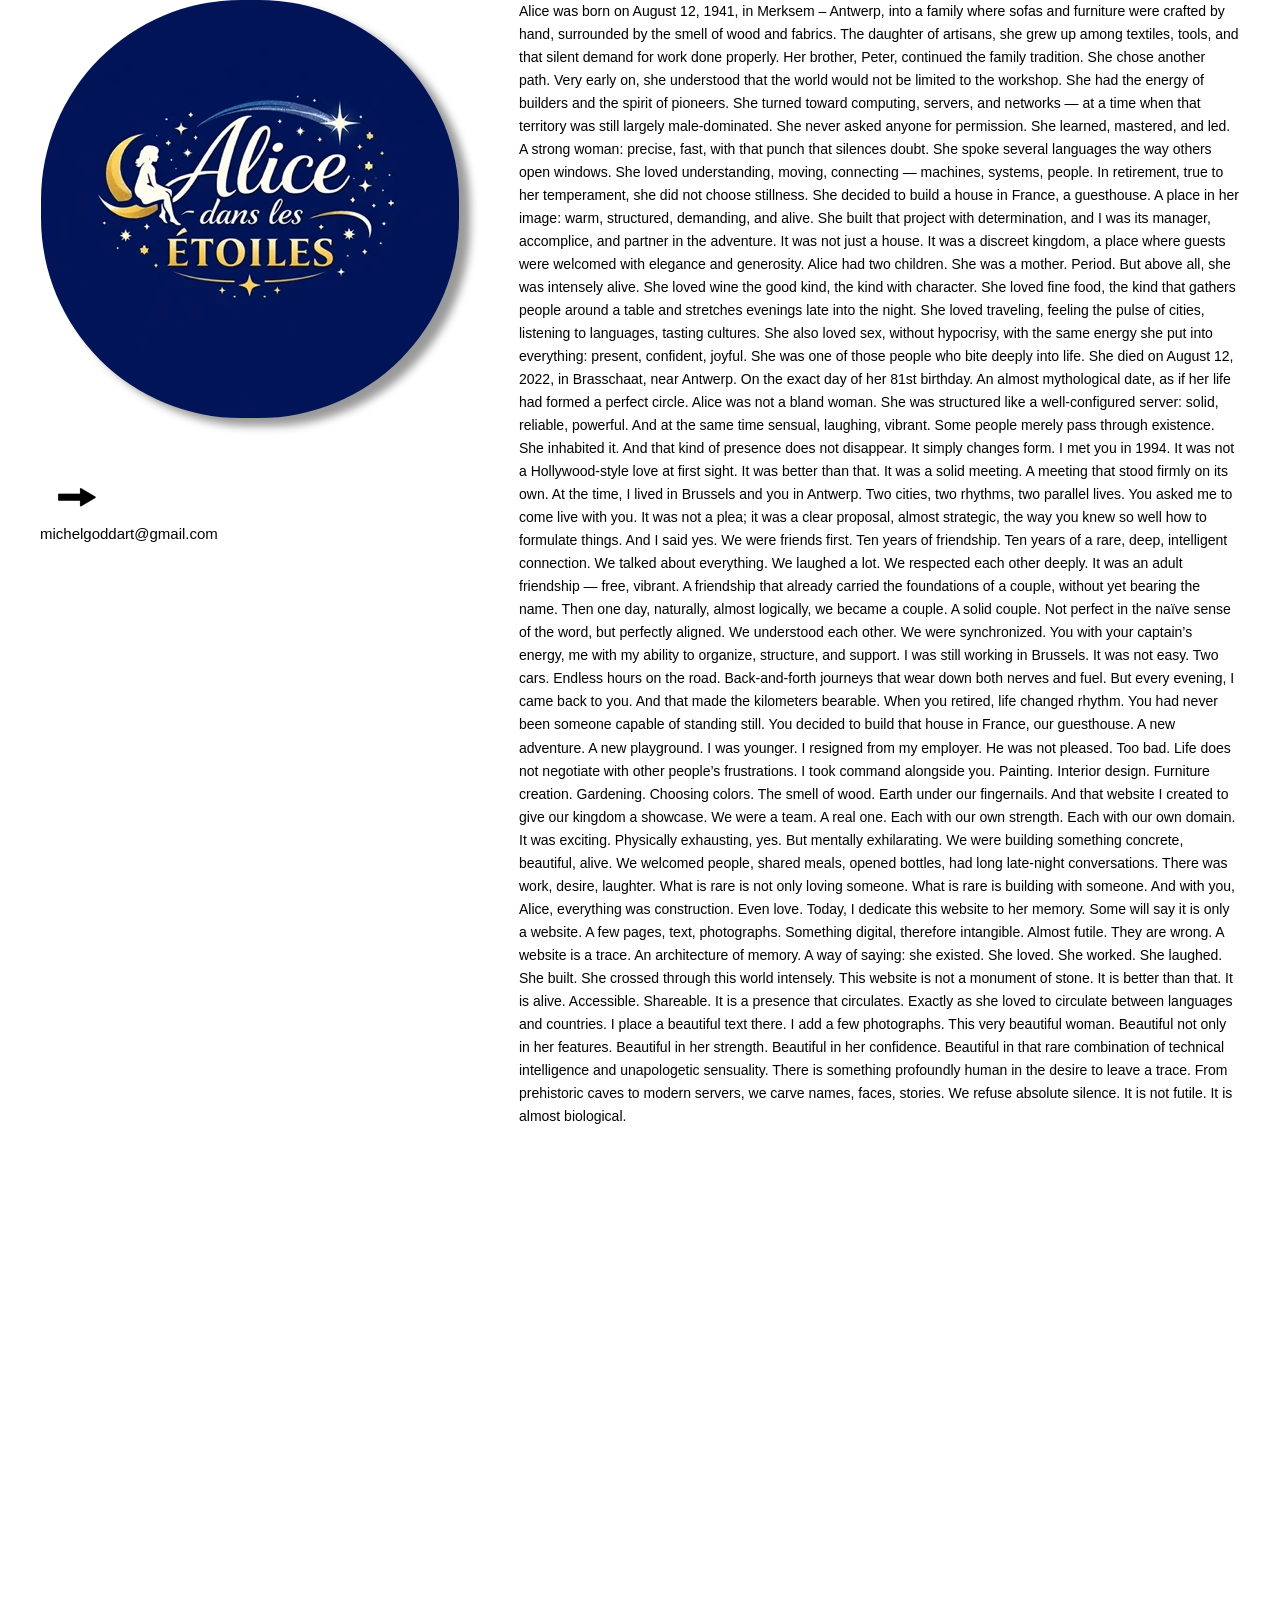
==== commit 8f3d244f: "Add files via upload" ====
--- a/index.html
+++ b/index.html
@@ -7,10 +7,10 @@
 <meta name="robots" content="max-image-preview:large">
 <meta name="generator" content="sitely.app 6.2">
 <style>html,body{-webkit-text-zoom:reset !important}body>div{font-size:0}p,span,h1,h2,h3,h4,h5,h6,a,li,button{margin:0;word-spacing:normal;word-wrap:break-word;-ms-word-wrap:break-word;pointer-events:auto;-ms-text-size-adjust:none !important;-moz-text-size-adjust:none !important;-webkit-text-size-adjust:none !important;text-size-adjust:none !important;max-height:10000000px}sup{font-size:inherit;vertical-align:baseline;position:relative;top:-0.4em}sub{font-size:inherit;vertical-align:baseline;position:relative;top:0.4em}ul{display:block;word-spacing:normal;word-wrap:break-word;line-break:normal;list-style-type:none;padding:0;margin:0;-moz-padding-start:0;-khtml-padding-start:0;-webkit-padding-start:0;-o-padding-start:0;-padding-start:0;-webkit-margin-before:0;-webkit-margin-after:0}li{display:block;white-space:normal}[data-marker]::before{content:attr(data-marker) ' ';-webkit-user-select:none;-khtml-user-select:none;-moz-user-select:none;-ms-user-select:none;-o-user-select:none;user-select:none;text-wrap:nowrap}li p, .slc{-webkit-touch-callout:none;-webkit-user-select:none;-khtml-user-select:none;-moz-user-select:none;-ms-user-select:none;-o-user-select:none;user-select:none}form{display:inline-block}a{text-decoration:inherit;color:inherit;-webkit-tap-highlight-color:rgba(0,0,0,0)}textarea{resize:none}.shm-l{float:left;clear:left}.shm-r{float:right;clear:right;shape-outside:content-box}.btf{display:none}.plyr{min-width:0 !important}html{font-family:sans-serif}body{font-size:0;margin:0;--z:1;zoom:var(--z)}audio,video{display:inline-block;vertical-align:baseline}audio:not([controls]){display:none;height:0}[hidden],template{display:none}a{background:0 0}b,strong{font-weight:700}dfn{font-style:italic}h1,h2,h3,h4,h5,h6{font-size:1em;line-height:1;margin:0}img{border:0}svg:not(:root){overflow:hidden}button,input,optgroup,select,textarea{color:inherit;font:inherit;margin:0}button{overflow:visible;background:none;border:0;padding:0;text-align:inherit;align-items:initial;padding-block-start:0;padding-block-end:0;padding-inline-start:0}button,select{text-transform:none}button,html input[type=button],input[type=submit]{-webkit-appearance:button;cursor:pointer;box-sizing:border-box;white-space:normal}input[type=text],input[type=password],input[type=email],input[type=date],input[type=number],textarea{-webkit-appearance:none;appearance:none;box-sizing:border-box}button[disabled],html input[disabled]{cursor:default}button::-moz-focus-inner,input::-moz-focus-inner{border:0;padding:0}input{line-height:normal}input[type=checkbox],input[type=radio]{box-sizing:border-box;padding:0}input[type=number]::-webkit-inner-spin-button,input[type=number]::-webkit-outer-spin-button{height:auto}input[type=search]{-webkit-appearance:textfield;-moz-box-sizing:content-box;-webkit-box-sizing:content-box;box-sizing:content-box}input[type=search]::-webkit-search-cancel-button,input[type=search]::-webkit-search-decoration{-webkit-appearance:none}textarea{overflow:auto;box-sizing:border-box;border-color:#ddd}optgroup{font-weight:700}table{border-collapse:collapse;border-spacing:0}td,th{padding:0}blockquote{margin-block-start:0;margin-block-end:0;margin-inline-start:0;margin-inline-end:0}:-webkit-full-screen-ancestor:not(iframe){-webkit-clip-path:initial!important}
-html{-webkit-font-smoothing:antialiased; -moz-osx-font-smoothing:grayscale}#b{background-color:#fff}.ps1{position:relative;margin-top:0}.v1{display:block;pointer-events:none}.s1{width:1200px;margin-left:auto;margin-right:auto;min-height:1423px}.v2{display:inline-block;vertical-align:top}.ps2{position:relative;margin-left:0;margin-top:0}.s2{min-width:1200px;width:1200px;min-height:1423px}.s3{min-width:420px;width:420px;min-height:581px;line-height:0}.v3{display:inline-block;vertical-align:top;pointer-events:auto}.s4{min-width:420px;width:420px;min-height:418px;height:418px}.i1{position:absolute;left:1px;width:418px;top:0;height:418px;-webkit-border-radius:0;-moz-border-radius:0;border-radius:0;-webkit-filter:drop-shadow(11px 8px 4px rgba(0,0,0,0.4));-moz-filter:drop-shadow(11px 8px 4px rgba(0,0,0,0.4));filter:drop-shadow(11px 8px 4px rgba(0,0,0,0.4));will-change:filter;border:0}.i2{width:100%;height:100%;display:inline-block}.ps3{position:relative;margin-left:0;margin-top:49px}.s5{min-width:109px;width:109px;overflow:hidden;height:114px}.p1{text-indent:0;padding-bottom:12px;padding-right:0;text-align:left}.f1{font-family:Optima, Segoe, "Segoe UI", Candara, Calibri, Arial, sans-serif;font-size:30px;font-size:calc(30px * var(--f));line-height:1.701;font-weight:400;font-style:normal;text-decoration:underline;text-transform:none;letter-spacing:normal;color:#808080;background-color:initial;text-shadow:none}.ps4{position:relative;margin-left:59px;margin-top:0}.s6{min-width:721px;width:721px;overflow:hidden;height:1423px}.f2{font-family:Optima, Segoe, "Segoe UI", Candara, Calibri, Arial, sans-serif;font-size:13px;font-size:calc(13px * var(--f));line-height:1.693;font-weight:400;font-style:normal;text-decoration:none;text-transform:none;letter-spacing:normal;color:#000;background-color:initial;text-shadow:none}</style>
+html{-webkit-font-smoothing:antialiased; -moz-osx-font-smoothing:grayscale}#b{background-color:#fff}.ps1{position:relative;margin-top:0}.v1{display:block;pointer-events:none}.s1{width:1200px;margin-left:auto;margin-right:auto;min-height:2048px}.v2{display:inline-block;vertical-align:top}.ps2{position:relative;margin-left:0;margin-top:0}.s2{min-width:1200px;width:1200px;min-height:2048px}.s3{min-width:420px;width:420px;min-height:597px;line-height:0}.v3{display:inline-block;vertical-align:top;pointer-events:auto}.s4{min-width:420px;width:420px;min-height:418px;height:418px}.i1{position:absolute;left:1px;width:418px;top:0;height:418px;-webkit-border-radius:200px;-moz-border-radius:200px;border-radius:200px;-webkit-filter:drop-shadow(11px 8px 4px rgba(0,0,0,0.4));-moz-filter:drop-shadow(11px 8px 4px rgba(0,0,0,0.4));filter:drop-shadow(11px 8px 4px rgba(0,0,0,0.4));will-change:filter;border:0}.i2{width:100%;height:100%;display:inline-block}.ps3{position:relative;margin-left:0;margin-top:55px}.s5{min-width:72px;width:72px;min-height:48px;height:48px}.a1{display:block}.i3{position:absolute;left:12px;width:49px;top:0;height:48px;-webkit-border-radius:0;-moz-border-radius:0;border-radius:0;border:0}.i4{width:100%;height:100%;display:inline-block;-webkit-transform:translate3d(0,0,0)}.ps4{position:relative;margin-left:-72px;margin-top:103px}.s6{min-width:263px;width:263px;overflow:hidden;height:76px}.p1{text-indent:0;padding-bottom:0;padding-right:0;text-align:left}.f1{font-family:Optima, Segoe, "Segoe UI", Candara, Calibri, Arial, sans-serif;font-size:15px;font-size:calc(15px * var(--f));line-height:1.734;font-weight:400;font-style:normal;text-decoration:none;text-transform:none;letter-spacing:normal;color:#000;background-color:initial;text-shadow:none}.ps5{position:relative;margin-left:59px;margin-top:0}.s7{min-width:721px;width:721px;overflow:hidden;height:2048px}.p2{text-indent:0;padding-bottom:12px;padding-right:0;text-align:left}.f2{font-family:Optima, Segoe, "Segoe UI", Candara, Calibri, Arial, sans-serif;font-size:14px;font-size:calc(14px * var(--f));line-height:1.644;font-weight:400;font-style:normal;text-decoration:none;text-transform:none;letter-spacing:normal;color:#000;background-color:initial;text-shadow:none}</style>
 <meta name="referrer" content="origin-when-cross-origin">
-<link rel="stylesheet" href="css/site.32459f.css" media="print" onload="this.media='all';this.onload=null;">
-<noscript><link rel="stylesheet" href="css/site.32459f.css" type="text/css"></noscript>
+<link rel="stylesheet" href="css/site.f61719.css" media="print" onload="this.media='all';this.onload=null;">
+<noscript><link rel="stylesheet" href="css/site.f61719.css" type="text/css"></noscript>
 </head>
 <body style="--sw:0px" id="b">
 <script>!function(){var t,e,n=document.body,r=("0"===n.style.getPropertyValue("--sw")&&n.style.setProperty("--sw","0px"),document.createElement("P")),i=(r.innerHTML="&nbsp;",r.style.cssText="position:fixed;visibility:hidden;font-size:100px;zoom:1",r.setAttribute("aria-hidden","true"),n.appendChild(r),t=r,function(){var e=Math.trunc(1e4/parseFloat(window.getComputedStyle(t).getPropertyValue("font-size")))/100;e!=n.style.getPropertyValue("--f")&&n.style.setProperty("--f",e)});"ResizeObserver"in window?new ResizeObserver(i).observe(r):"requestAnimationFrame"in window?(e=function(){i(),requestAnimationFrame(e)},requestAnimationFrame(e)):setInterval(i,100)}();</script>
@@ -20,33 +20,21 @@
 <div class="v2 ps2 s3">
 <div class="v3 ps2 s4 c2">
 <picture class="i2">
-<source srcset="images/d/alice-dans-les-etoiles-logo-418.webp 1x, images/q/alice-dans-les-etoiles-logo-836.webp 2x" type="image/webp">
-<source srcset="images/l/alice-dans-les-etoiles-logo-418.jpg 1x, images/6/alice-dans-les-etoiles-logo-836.jpg 2x">
-<img src="images/6/alice-dans-les-etoiles-logo-836.jpg" class="i1">
+<source srcset="images/d/alice-dans-les-etoiles-2-418.webp 1x, images/9/alice-dans-les-etoiles-2-836.webp 2x" type="image/webp">
+<source srcset="images/8/alice-dans-les-etoiles-2-418.jpeg 1x, images/v/alice-dans-les-etoiles-2-836.jpeg 2x">
+<img src="images/v/alice-dans-les-etoiles-2-836.jpeg" class="i1">
 </picture>
 </div>
 <div class="v3 ps3 s5 c2">
-<p class="p1"><a href="page-2.html" class="f1">Photos</a></p>
+<a href="page-2.html" class="a1"><picture class="i4"><source srcset="images/6/fleche-droite-49.webp 1x, images/k/fleche-droite-98.webp 2x" type="image/webp"><source srcset="images/0/fleche-droite-49.png 1x, images/s/fleche-droite-98.png 2x"><img src="images/s/fleche-droite-98.png" class="i3"></picture></a>
+</div>
+<div class="v3 ps4 s6 c2">
+<p class="p1 f1">michelgoddart@gmail.com</p>
 </div>
 </div>
-<div class="v3 ps4 s6 c2">
-<p class="p1 f2">Alice was born on August 12, 1941, in Merksem &ndash; Antwerp, into a family where sofas and furniture were shaped by hand, surrounded by the smell of wood and fabric. The daughter of artisans, she grew up among textiles, tools, and the quiet demand for work done properly. Her brother, Peter, continued the family tradition. She chose another path.</p>
-<p class="p1 f2">Very early on, she understood that the world would not be limited to the workshop. She had the energy of builders and the spirit of pioneers. She turned toward computing, servers, and networks &mdash; at a time when this territory was still largely male. She asked permission from no one. She learned, she mastered, she led. A strong woman: precise, fast, with that punch that silences doubt. She spoke several languages the way one opens windows. She loved to understand, to move, to connect &mdash; machines, systems, people.</p>
-<p class="p1 f2">In retirement, faithful to her temperament, she did not choose stillness. She decided to build a house in France, a guesthouse. A place in her image: warm, structured, demanding, and alive. She built this project with determination, and I was its manager, its accomplice, the partner in that adventure. It was not only a house. It was a discreet kingdom, a place where guests were welcomed with elegance and generosity. Alice had two children. She was a mother. Period.</p>
-<p class="p1 f2">But above all, she was intensely alive.</p>
-<p class="p1 f2">She loved wine &mdash; the good kind, the one with character. She loved good food, the kind that gathers people around a table and stretches the evening late into the night. She loved to travel, to feel cities, to listen to languages, to taste cultures. She loved sex too, without hypocrisy, with the same energy she put into everything: present, unapologetic, joyful. She was one of those people who embrace life with a full mouth.</p>
-<p class="p1 f2">She died on August 12, 2022, in Brasschaat, near Antwerp. On the exact day of her 81st birthday. A date almost mythological, as if her life formed a perfect circle.</p>
-<p class="p1 f2">Alice was not a bland woman. She was structured like a well-configured server: solid, reliable, powerful. And at the same time sensual, laughing, vibrant. Some people pass through existence. She inhabited it. And that kind of presence does not disappear. It simply changes form.</p>
-<p class="p1 f2">I met you in 1994. It was not a Hollywood lightning strike. It was better than that. It was a solid meeting. A meeting that stands upright. At the time, I lived in Brussels and you in Antwerp. Two cities, two rhythms, two parallel lives. You asked me to come live with you. It was not a plea; it was a clear proposal, almost strategic, the way you knew how to formulate things. And I said yes. We were friends first. Ten years of friendship. Ten years of a rare, dense, intelligent complicity. We talked about everything. We laughed a lot. We respected each other deeply. It was an adult friendship &mdash; free, vibrant. A friendship that already had the foundations of a couple, without yet carrying the name.</p>
-<p class="p1 f2">Then one day, naturally, almost logically, we became a couple. A solid couple. Not perfect in the na&iuml;ve sense, but perfectly aligned. We understood each other. We were in sync. You with your captain&rsquo;s energy, me with my ability to organize, to structure, to support. I was still working in Brussels. It wasn&rsquo;t simple. Two cars. Hours on the road. Back-and-forth journeys that wear down nerves and fuel alike. But in the evening, I came back to you. And that made the kilometers bearable.</p>
-<p class="p1 f2">When you retired, life changed speed. You were never someone who could remain still. You decided to build that house in France, our guesthouse. A new adventure. A new playground. I was younger. I gave notice to my employer. He wasn&rsquo;t happy. Too bad. Life does not negotiate with the frustrations of others. I took the reins with you.</p>
-<p class="p1 f2">Painting. Layout. Creating furniture. Garden. Choosing colors. The smell of wood. Soil under the fingernails. And that website I created to give a showcase to our kingdom. We were a team. A real one. Each with our strength. Each with our field. It was exciting. Physically exhausting, yes. But mentally exhilarating. We were building something concrete, beautiful, alive. We welcomed people, shared meals, opened bottles, had long late conversations. There was work, there was desire, there was laughter. What is rare is not only loving someone. What is rare is building with someone.</p>
-<p class="p1 f2">And with you, Alice, everything was construction. Even love.</p>
-<p class="p1 f2">Today I dedicate this website to her memory. Some will say it is only a website. A few pages, text, photos. Something digital, therefore intangible. Almost futile. They are wrong.</p>
-<p class="p1 f2">A website is a trace. An architecture of memory. A way of saying: she existed. She loved. She worked. She laughed. She built. She crossed this world with intensity. This site is not a monument of stone. It is better than that. It is alive. Accessible. Shareable. It is a presence that circulates. Just as she loved to circulate between languages and countries.</p>
-<p class="p1 f2">I place a beautiful text there. I add a few photographs. This very beautiful woman.</p>
-<p class="p1 f2">Not only beautiful in the sense of features. Beautiful in strength. Beautiful in confidence. Beautiful in that rare blend of technical intelligence and unapologetic sensuality. There is something deeply human in wanting to leave a trace. From prehistoric caves to modern servers, we carve names, faces, stories. We refuse absolute silence.</p>
-<p class="p1 f2">It is not futile. It is almost biological.</p>
+<div class="v3 ps5 s7 c2">
+<p class="p2 f2">Alice was born on August 12, 1941, in Merksem &ndash; Antwerp, into a family where sofas and furniture were crafted by hand, surrounded by the smell of wood and fabrics. The daughter of artisans, she grew up among textiles, tools, and that silent demand for work done properly. Her brother, Peter, continued the family tradition. She chose another path. Very early on, she understood that the world would not be limited to the workshop. She had the energy of builders and the spirit of pioneers. She turned toward computing, servers, and networks &mdash; at a time when that territory was still largely male-dominated. She never asked anyone for permission. She learned, mastered, and led. A strong woman: precise, fast, with that punch that silences doubt. She spoke several languages the way others open windows. She loved understanding, moving, connecting &mdash; machines, systems, people. In retirement, true to her temperament, she did not choose stillness. She decided to build a house in France, a guesthouse. A place in her image: warm, structured, demanding, and alive. She built that project with determination, and I was its manager, accomplice, and partner in the adventure. It was not just a house. It was a discreet kingdom, a place where guests were welcomed with elegance and generosity. Alice had two children. She was a mother. Period. But above all, she was intensely alive. She loved wine the good kind, the kind with character. She loved fine food, the kind that gathers people around a table and stretches evenings late into the night. She loved traveling, feeling the pulse of cities, listening to languages, tasting cultures. She also loved sex, without hypocrisy, with the same energy she put into everything: present, confident, joyful. She was one of those people who bite deeply into life. She died on August 12, 2022, in Brasschaat, near Antwerp. On the exact day of her 81st birthday. An almost mythological date, as if her life had formed a perfect circle. Alice was not a bland woman. She was structured like a well-configured server: solid, reliable, powerful. And at the same time sensual, laughing, vibrant. Some people merely pass through existence. She inhabited it. And that kind of presence does not disappear. It simply changes form. I met you in 1994. It was not a Hollywood-style love at first sight. It was better than that. It was a solid meeting. A meeting that stood firmly on its own. At the time, I lived in Brussels and you in Antwerp. Two cities, two rhythms, two parallel lives. You asked me to come live with you. It was not a plea; it was a clear proposal, almost strategic, the way you knew so well how to formulate things. And I said yes. We were friends first. Ten years of friendship. Ten years of a rare, deep, intelligent connection. We talked about everything. We laughed a lot. We respected each other deeply. It was an adult friendship &mdash; free, vibrant. A friendship that already carried the foundations of a couple, without yet bearing the name. Then one day, naturally, almost logically, we became a couple. A solid couple. Not perfect in the na&iuml;ve sense of the word, but perfectly aligned. We understood each other. We were synchronized. You with your captain&rsquo;s energy, me with my ability to organize, structure, and support. I was still working in Brussels. It was not easy. Two cars. Endless hours on the road. Back-and-forth journeys that wear down both nerves and fuel. But every evening, I came back to you. And that made the kilometers bearable. When you retired, life changed rhythm. You had never been someone capable of standing still. You decided to build that house in France, our guesthouse. A new adventure. A new playground. I was younger. I resigned from my employer. He was not pleased. Too bad. Life does not negotiate with other people&rsquo;s frustrations. I took command alongside you. Painting. Interior design. Furniture creation. Gardening. Choosing colors. The smell of wood. Earth under our fingernails. And that website I created to give our kingdom a showcase. We were a team. A real one. Each with our own strength. Each with our own domain. It was exciting. Physically exhausting, yes. But mentally exhilarating. We were building something concrete, beautiful, alive. We welcomed people, shared meals, opened bottles, had long late-night conversations. There was work, desire, laughter. What is rare is not only loving someone. What is rare is building with someone. And with you, Alice, everything was construction. Even love. Today, I dedicate this website to her memory. Some will say it is only a website. A few pages, text, photographs. Something digital, therefore intangible. Almost futile. They are wrong. A website is a trace. An architecture of memory. A way of saying: she existed. She loved. She worked. She laughed. She built. She crossed through this world intensely. This website is not a monument of stone. It is better than that. It is alive. Accessible. Shareable. It is a presence that circulates. Exactly as she loved to circulate between languages and countries. I place a beautiful text there. I add a few photographs. This very beautiful woman. Beautiful not only in her features. Beautiful in her strength. Beautiful in her confidence. Beautiful in that rare combination of technical intelligence and unapologetic sensuality. There is something profoundly human in the desire to leave a trace. From prehistoric caves to modern servers, we carve names, faces, stories. We refuse absolute silence. It is not futile. It is almost biological.</p>
+<p class="p2 f2"><br></p>
 </div>
 </div>
 </div>
--- a/css/site.f61719.css
+++ b/css/site.f61719.css
@@ -0,0 +1 @@
+body{--f:1;min-width:1200px}.c1{display:inline-block;position:relative;margin-left:0;margin-top:0}
--- a/css/site.f61719.css
+++ b/css/site.f61719.css
@@ -0,0 +1 @@
+body{--f:1;min-width:1200px}.c1{display:inline-block;position:relative;margin-left:0;margin-top:0}
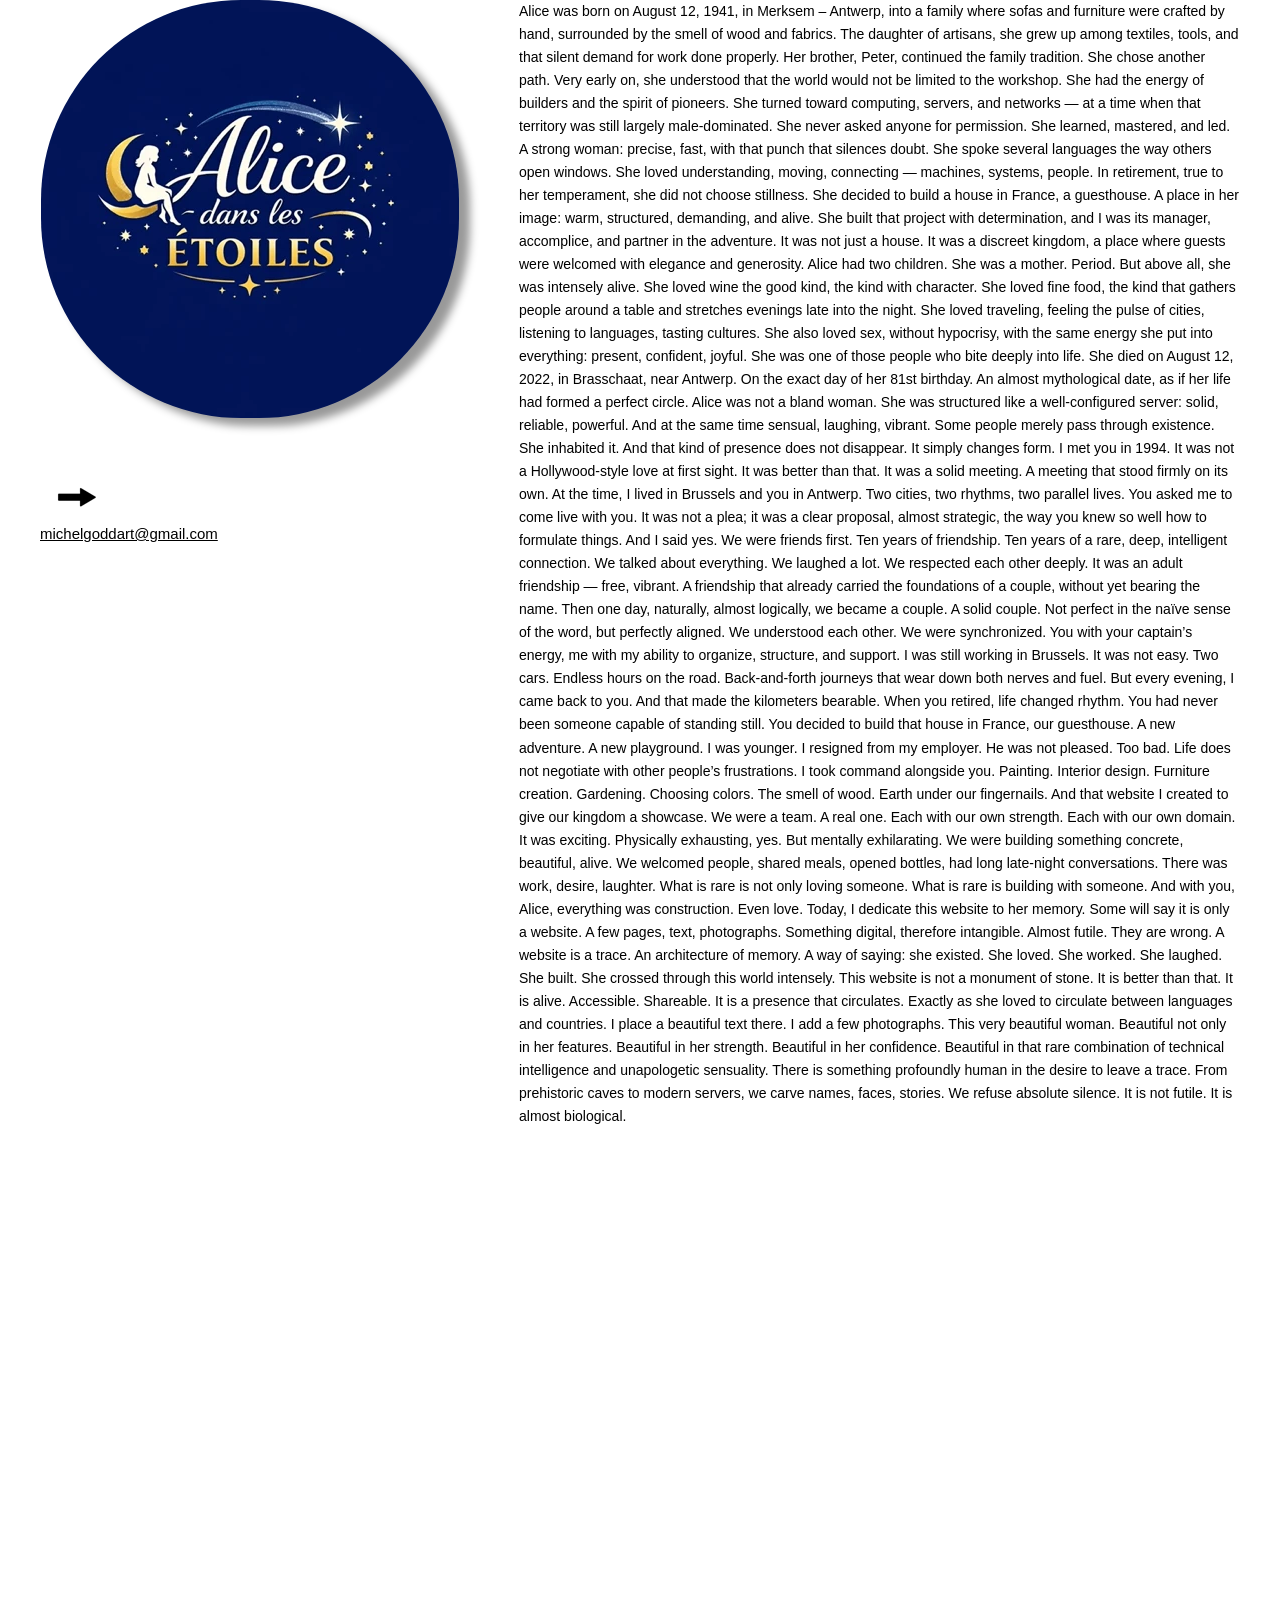
==== commit 8641a6a0: "Add files via upload" ====
--- a/index.html
+++ b/index.html
@@ -7,10 +7,10 @@
 <meta name="robots" content="max-image-preview:large">
 <meta name="generator" content="sitely.app 6.2">
 <style>html,body{-webkit-text-zoom:reset !important}body>div{font-size:0}p,span,h1,h2,h3,h4,h5,h6,a,li,button{margin:0;word-spacing:normal;word-wrap:break-word;-ms-word-wrap:break-word;pointer-events:auto;-ms-text-size-adjust:none !important;-moz-text-size-adjust:none !important;-webkit-text-size-adjust:none !important;text-size-adjust:none !important;max-height:10000000px}sup{font-size:inherit;vertical-align:baseline;position:relative;top:-0.4em}sub{font-size:inherit;vertical-align:baseline;position:relative;top:0.4em}ul{display:block;word-spacing:normal;word-wrap:break-word;line-break:normal;list-style-type:none;padding:0;margin:0;-moz-padding-start:0;-khtml-padding-start:0;-webkit-padding-start:0;-o-padding-start:0;-padding-start:0;-webkit-margin-before:0;-webkit-margin-after:0}li{display:block;white-space:normal}[data-marker]::before{content:attr(data-marker) ' ';-webkit-user-select:none;-khtml-user-select:none;-moz-user-select:none;-ms-user-select:none;-o-user-select:none;user-select:none;text-wrap:nowrap}li p, .slc{-webkit-touch-callout:none;-webkit-user-select:none;-khtml-user-select:none;-moz-user-select:none;-ms-user-select:none;-o-user-select:none;user-select:none}form{display:inline-block}a{text-decoration:inherit;color:inherit;-webkit-tap-highlight-color:rgba(0,0,0,0)}textarea{resize:none}.shm-l{float:left;clear:left}.shm-r{float:right;clear:right;shape-outside:content-box}.btf{display:none}.plyr{min-width:0 !important}html{font-family:sans-serif}body{font-size:0;margin:0;--z:1;zoom:var(--z)}audio,video{display:inline-block;vertical-align:baseline}audio:not([controls]){display:none;height:0}[hidden],template{display:none}a{background:0 0}b,strong{font-weight:700}dfn{font-style:italic}h1,h2,h3,h4,h5,h6{font-size:1em;line-height:1;margin:0}img{border:0}svg:not(:root){overflow:hidden}button,input,optgroup,select,textarea{color:inherit;font:inherit;margin:0}button{overflow:visible;background:none;border:0;padding:0;text-align:inherit;align-items:initial;padding-block-start:0;padding-block-end:0;padding-inline-start:0}button,select{text-transform:none}button,html input[type=button],input[type=submit]{-webkit-appearance:button;cursor:pointer;box-sizing:border-box;white-space:normal}input[type=text],input[type=password],input[type=email],input[type=date],input[type=number],textarea{-webkit-appearance:none;appearance:none;box-sizing:border-box}button[disabled],html input[disabled]{cursor:default}button::-moz-focus-inner,input::-moz-focus-inner{border:0;padding:0}input{line-height:normal}input[type=checkbox],input[type=radio]{box-sizing:border-box;padding:0}input[type=number]::-webkit-inner-spin-button,input[type=number]::-webkit-outer-spin-button{height:auto}input[type=search]{-webkit-appearance:textfield;-moz-box-sizing:content-box;-webkit-box-sizing:content-box;box-sizing:content-box}input[type=search]::-webkit-search-cancel-button,input[type=search]::-webkit-search-decoration{-webkit-appearance:none}textarea{overflow:auto;box-sizing:border-box;border-color:#ddd}optgroup{font-weight:700}table{border-collapse:collapse;border-spacing:0}td,th{padding:0}blockquote{margin-block-start:0;margin-block-end:0;margin-inline-start:0;margin-inline-end:0}:-webkit-full-screen-ancestor:not(iframe){-webkit-clip-path:initial!important}
-html{-webkit-font-smoothing:antialiased; -moz-osx-font-smoothing:grayscale}#b{background-color:#fff}.ps1{position:relative;margin-top:0}.v1{display:block;pointer-events:none}.s1{width:1200px;margin-left:auto;margin-right:auto;min-height:2048px}.v2{display:inline-block;vertical-align:top}.ps2{position:relative;margin-left:0;margin-top:0}.s2{min-width:1200px;width:1200px;min-height:2048px}.s3{min-width:420px;width:420px;min-height:597px;line-height:0}.v3{display:inline-block;vertical-align:top;pointer-events:auto}.s4{min-width:420px;width:420px;min-height:418px;height:418px}.i1{position:absolute;left:1px;width:418px;top:0;height:418px;-webkit-border-radius:200px;-moz-border-radius:200px;border-radius:200px;-webkit-filter:drop-shadow(11px 8px 4px rgba(0,0,0,0.4));-moz-filter:drop-shadow(11px 8px 4px rgba(0,0,0,0.4));filter:drop-shadow(11px 8px 4px rgba(0,0,0,0.4));will-change:filter;border:0}.i2{width:100%;height:100%;display:inline-block}.ps3{position:relative;margin-left:0;margin-top:55px}.s5{min-width:72px;width:72px;min-height:48px;height:48px}.a1{display:block}.i3{position:absolute;left:12px;width:49px;top:0;height:48px;-webkit-border-radius:0;-moz-border-radius:0;border-radius:0;border:0}.i4{width:100%;height:100%;display:inline-block;-webkit-transform:translate3d(0,0,0)}.ps4{position:relative;margin-left:-72px;margin-top:103px}.s6{min-width:263px;width:263px;overflow:hidden;height:76px}.p1{text-indent:0;padding-bottom:0;padding-right:0;text-align:left}.f1{font-family:Optima, Segoe, "Segoe UI", Candara, Calibri, Arial, sans-serif;font-size:15px;font-size:calc(15px * var(--f));line-height:1.734;font-weight:400;font-style:normal;text-decoration:none;text-transform:none;letter-spacing:normal;color:#000;background-color:initial;text-shadow:none}.ps5{position:relative;margin-left:59px;margin-top:0}.s7{min-width:721px;width:721px;overflow:hidden;height:2048px}.p2{text-indent:0;padding-bottom:12px;padding-right:0;text-align:left}.f2{font-family:Optima, Segoe, "Segoe UI", Candara, Calibri, Arial, sans-serif;font-size:14px;font-size:calc(14px * var(--f));line-height:1.644;font-weight:400;font-style:normal;text-decoration:none;text-transform:none;letter-spacing:normal;color:#000;background-color:initial;text-shadow:none}</style>
+html{-webkit-font-smoothing:antialiased; -moz-osx-font-smoothing:grayscale}#b{background-color:#fff}.ps1{position:relative;margin-top:0}.v1{display:block;pointer-events:none}.s1{width:1200px;margin-left:auto;margin-right:auto;min-height:2048px}.v2{display:inline-block;vertical-align:top}.ps2{position:relative;margin-left:0;margin-top:0}.s2{min-width:1200px;width:1200px;min-height:2048px}.s3{min-width:420px;width:420px;min-height:597px;line-height:0}.v3{display:inline-block;vertical-align:top;pointer-events:auto}.s4{min-width:420px;width:420px;min-height:418px;height:418px}.i1{position:absolute;left:1px;width:418px;top:0;height:418px;-webkit-border-radius:200px;-moz-border-radius:200px;border-radius:200px;-webkit-filter:drop-shadow(11px 8px 4px rgba(0,0,0,0.4));-moz-filter:drop-shadow(11px 8px 4px rgba(0,0,0,0.4));filter:drop-shadow(11px 8px 4px rgba(0,0,0,0.4));will-change:filter;border:0}.i2{width:100%;height:100%;display:inline-block}.ps3{position:relative;margin-left:0;margin-top:55px}.s5{min-width:72px;width:72px;min-height:48px;height:48px}.a1{display:block}.i3{position:absolute;left:12px;width:49px;top:0;height:48px;-webkit-border-radius:0;-moz-border-radius:0;border-radius:0;border:0}.i4{width:100%;height:100%;display:inline-block;-webkit-transform:translate3d(0,0,0)}.ps4{position:relative;margin-left:-72px;margin-top:103px}.s6{min-width:263px;width:263px;overflow:hidden;height:76px}.p1{text-indent:0;padding-bottom:0;padding-right:0;text-align:left}.f1{font-family:Optima, Segoe, "Segoe UI", Candara, Calibri, Arial, sans-serif;font-size:15px;font-size:calc(15px * var(--f));line-height:1.734;font-weight:400;font-style:normal;text-decoration:underline;text-transform:none;letter-spacing:normal;color:#000;background-color:initial;text-shadow:none}.ps5{position:relative;margin-left:59px;margin-top:0}.s7{min-width:721px;width:721px;overflow:hidden;height:2048px}.p2{text-indent:0;padding-bottom:12px;padding-right:0;text-align:left}.f2{font-family:Optima, Segoe, "Segoe UI", Candara, Calibri, Arial, sans-serif;font-size:14px;font-size:calc(14px * var(--f));line-height:1.644;font-weight:400;font-style:normal;text-decoration:none;text-transform:none;letter-spacing:normal;color:#000;background-color:initial;text-shadow:none}</style>
 <meta name="referrer" content="origin-when-cross-origin">
-<link rel="stylesheet" href="css/site.f61719.css" media="print" onload="this.media='all';this.onload=null;">
-<noscript><link rel="stylesheet" href="css/site.f61719.css" type="text/css"></noscript>
+<link rel="stylesheet" href="css/site.f5dd3f.css" media="print" onload="this.media='all';this.onload=null;">
+<noscript><link rel="stylesheet" href="css/site.f5dd3f.css" type="text/css"></noscript>
 </head>
 <body style="--sw:0px" id="b">
 <script>!function(){var t,e,n=document.body,r=("0"===n.style.getPropertyValue("--sw")&&n.style.setProperty("--sw","0px"),document.createElement("P")),i=(r.innerHTML="&nbsp;",r.style.cssText="position:fixed;visibility:hidden;font-size:100px;zoom:1",r.setAttribute("aria-hidden","true"),n.appendChild(r),t=r,function(){var e=Math.trunc(1e4/parseFloat(window.getComputedStyle(t).getPropertyValue("font-size")))/100;e!=n.style.getPropertyValue("--f")&&n.style.setProperty("--f",e)});"ResizeObserver"in window?new ResizeObserver(i).observe(r):"requestAnimationFrame"in window?(e=function(){i(),requestAnimationFrame(e)},requestAnimationFrame(e)):setInterval(i,100)}();</script>
@@ -29,7 +29,7 @@
 <a href="page-2.html" class="a1"><picture class="i4"><source srcset="images/6/fleche-droite-49.webp 1x, images/k/fleche-droite-98.webp 2x" type="image/webp"><source srcset="images/0/fleche-droite-49.png 1x, images/s/fleche-droite-98.png 2x"><img src="images/s/fleche-droite-98.png" class="i3"></picture></a>
 </div>
 <div class="v3 ps4 s6 c2">
-<p class="p1 f1">michelgoddart@gmail.com</p>
+<p class="p1"><a href="javascript:em1();" class="f1">michelgoddart@gmail.com</a></p>
 </div>
 </div>
 <div class="v3 ps5 s7 c2">
@@ -40,6 +40,6 @@
 </div>
 <div class="btf c1">
 </div>
-<script>!function(){if("Promise"in window&&void 0!==window.performance){var e,t,r=document,n=function(){return r.createElement("link")},o=new Set,a=n(),i=a.relList&&a.relList.supports&&a.relList.supports("prefetch"),s=location.href.replace(/#[^#]+$/,"");o.add(s);var c=function(e){var t=location,r="http:",n="https:";if(e&&e.href&&e.origin==t.origin&&[r,n].includes(e.protocol)&&(e.protocol!=r||t.protocol!=n)){var o=e.pathname;if(!(e.hash&&o+e.search==t.pathname+t.search||"?preload=no"==e.search.substr(-11)||".html"!=o.substr(-5)&&".html"!=o.substr(-5)&&"/"!=o.substr(-1)))return!0}},u=function(e){var t=e.replace(/#[^#]+$/,"");if(!o.has(t)){if(i){var a=n();a.rel="prefetch",a.href=t,r.head.appendChild(a)}else{var s=new XMLHttpRequest;s.open("GET",t,s.withCredentials=!0),s.send()}o.add(t)}},p=function(e){return e.target.closest("a")},f=function(t){var r=t.relatedTarget;r&&p(t)==r.closest("a")||e&&(clearTimeout(e),e=void 0)},d={capture:!0,passive:!0};r.addEventListener("touchstart",function(e){t=performance.now();var r=p(e);c(r)&&u(r.href)},d),r.addEventListener("mouseover",function(r){if(!(performance.now()-t<1200)){var n=p(r);c(n)&&(n.addEventListener("mouseout",f,{passive:!0}),e=setTimeout(function(){u(n.href),e=void 0},80))}},d)}}();(()=>{var u={},i={},l={};window.ld=function(r,e,t){function o(){"interactive"==document.readyState?(e&&e(),document.addEventListener("readystatechange",function(){"complete"==document.readyState&&t&&t()})):"complete"==document.readyState?(e&&e(),t&&t()):document.addEventListener("readystatechange",function(){"interactive"==document.readyState&&e&&e(),"complete"==document.readyState&&t&&t()})}function n(e){function t(){for(var e=0;e<r.length;e++){var t,n=(1<<e)-1;if((d&n)==n&&(n=l[r[e]]))if(u[r[e]]||(t=document.createElement("script"),window.pctx=r[e],t.textContent=n,document.body.appendChild(t),u[r[e]]=!0),(d|=1<<e)==c)return o(),0}return 1}var n=r[e];if(null==i[n]){i[n]=[];var a=new XMLHttpRequest;a.open("GET",n,!0),a.onload=function(){l[n]=a.responseText,[].forEach.call(i[n],function(e){e()})},i[n].push(t),a.send()}else{if(u[n])return t();i[n].push(t)}return 1}var c=(1<<r.length)-1,d=0;if(r.length)for(var a=0;a<r.length&&n(a);a++);else o()}})();ld([],function(){!function(){let e=document.querySelectorAll('a[href^="#"]:not(.noConsent):not(.denyConsent):not(.removeConsent):not(.allowConsent):not(.allowSelectedConsent)'),t=/Version\//g,a=navigator.userAgent,m=/chrome/i.test(a),d=/firefox/i.test(a),p=/iPad|iPhone|iPod/.test(a)&&!window.MSStream||"MacIntel"===navigator.platform&&1<navigator.maxTouchPoints,g=p&&t.test(a)&&26.4<=parseFloat(a.substring(t.lastIndex));[].forEach.call(e,function(c){c.addEventListener("click",function(e){var a,o,t=!1,n=document.body.parentNode,r=(p&&"none"!=getComputedStyle(n).getPropertyValue("scroll-snap-type")&&(n.setAttribute("data-snap",n.style.scrollSnapType),n.style.scrollSnapType="none",t=!0),0);if(1<c.hash.length){var n=parseFloat(getComputedStyle(document.body).getPropertyValue("zoom")),s=(!d&&!g&&n||(n=1),c.hash.slice(1)),i=document.getElementById(s);if(null===i&&null===(i=document.querySelector('[name="'+s+'"]')))return;r=m?i.getBoundingClientRect().top*n+pageYOffset:(i.getBoundingClientRect().top+pageYOffset)*n}else if(t)for(var l=document.querySelectorAll("[data-block-group]"),u=0;u<l.length;u++)if("none"!=getComputedStyle(l[u]).getPropertyValue("scroll-snap-align")){i=l[u];break}t?window.smoothScroll(e,i,1):"scrollBehavior"in document.documentElement.style?scroll({top:r,left:0,behavior:"smooth"}):"requestAnimationFrame"in window?(a=pageYOffset,o=null,requestAnimationFrame(function e(t){t=(t-(o=o||t))/400;scrollTo(0,a<r?(r-a)*t+a:a-(a-r)*t),t<1?requestAnimationFrame(e):scrollTo(0,r)})):scrollTo(0,r),e.preventDefault()},!1)})}(),window.smoothScroll=function(e,a,o,n){e.stopImmediatePropagation();var r=pageYOffset,e=a?(a="string"==typeof a||a instanceof String?document.querySelector(a):a).getBoundingClientRect().top:-r,t=/Version\//g,s=navigator.userAgent,i=/chrome/i.test(s),l=/firefox/i.test(s),s=(/iPad|iPhone|iPod/.test(s)&&!window.MSStream||"MacIntel"===navigator.platform&&1<navigator.maxTouchPoints)&&t.test(s)&&26.4<=parseFloat(s.substring(t.lastIndex)),t=parseFloat(getComputedStyle(document.body).getPropertyValue("zoom")),u=e*(t=!l&&!s&&t?t:1)+(i?0:r*(t-1)),c=null;function m(){d((window.performance.now?window.performance:Date).now())}function d(e){var e=(e-(c=null===c?e:c))/1e3,t=function(e,t,a){switch(n){case"linear":break;case"easeInQuad":e*=e;break;case"easeOutQuad":e=1-(1-e)*(1-e);break;case"easeInCubic":e*=e*e;break;case"easeOutCubic":e=1-Math.pow(1-e,3);break;case"easeInOutCubic":e=e<.5?4*e*e*e:1-Math.pow(-2*e+2,3)/2;break;case"easeInQuart":e*=e*e*e;break;case"easeOutQuart":e=1-Math.pow(1-e,4);break;case"easeInOutQuart":e=e<.5?8*e*e*e*e:1-Math.pow(-2*e+2,4)/2;break;case"easeInQuint":e*=e*e*e*e;break;case"easeOutQuint":e=1-Math.pow(1-e,5);break;case"easeInOutQuint":e=e<.5?16*e*e*e*e*e:1-Math.pow(-2*e+2,5)/2;break;case"easeInCirc":e=1-Math.sqrt(1-Math.pow(e,2));break;case"easeOutCirc":e=Math.sqrt(1-Math.pow(1-e,2));break;case"easeInOutCirc":e=e<.5?(1-Math.sqrt(1-Math.pow(2*e,2)))/2:(Math.sqrt(1-Math.pow(-2*e+2,2))+1)/2;break;default:e=e<.5?2*e*e:1-Math.pow(-2*e+2,2)/2}1<e&&(e=1);return t+a*e}(e/o,r,u);window.scrollTo(0,t),e<o?"requestAnimationFrame"in window?requestAnimationFrame(d):setTimeout(m,1e3/120):(/iPad|iPhone|iPod/.test(navigator.userAgent)&&!window.MSStream||"MacIntel"===navigator.platform&&1<navigator.maxTouchPoints)&&(a&&a.scrollIntoView(),setTimeout(function(){var e=document.body.parentNode;e.style.scrollSnapType=e.getAttribute("data-snap"),e.removeAttribute("data-snap")},100))}return"requestAnimationFrame"in window?requestAnimationFrame(d):setTimeout(m,1e3/120),!1};!function(){var e=null;if(location.hash){var t=location.hash.replace("#",""),n=function(){var o=document.getElementById(t);null===o&&(o=document.querySelector('[name="'+t+'"]')),o&&o.scrollIntoView(!0),"0px"===window.getComputedStyle(document.body).getPropertyValue("min-width")?setTimeout(n,100):null!=e&&setTimeout(e,100)};n()}else null!=e&&e()}();});</script>
+<script>function em1(){var c="njdifmhpeebsuAhnbjm/dpn";var addr="mailto:";for(var i=0;i<c.length;i++)addr+=String.fromCharCode(c.charCodeAt(i)-1);window.location.href=addr;}!function(){if("Promise"in window&&void 0!==window.performance){var e,t,r=document,n=function(){return r.createElement("link")},o=new Set,a=n(),i=a.relList&&a.relList.supports&&a.relList.supports("prefetch"),s=location.href.replace(/#[^#]+$/,"");o.add(s);var c=function(e){var t=location,r="http:",n="https:";if(e&&e.href&&e.origin==t.origin&&[r,n].includes(e.protocol)&&(e.protocol!=r||t.protocol!=n)){var o=e.pathname;if(!(e.hash&&o+e.search==t.pathname+t.search||"?preload=no"==e.search.substr(-11)||".html"!=o.substr(-5)&&".html"!=o.substr(-5)&&"/"!=o.substr(-1)))return!0}},u=function(e){var t=e.replace(/#[^#]+$/,"");if(!o.has(t)){if(i){var a=n();a.rel="prefetch",a.href=t,r.head.appendChild(a)}else{var s=new XMLHttpRequest;s.open("GET",t,s.withCredentials=!0),s.send()}o.add(t)}},p=function(e){return e.target.closest("a")},f=function(t){var r=t.relatedTarget;r&&p(t)==r.closest("a")||e&&(clearTimeout(e),e=void 0)},d={capture:!0,passive:!0};r.addEventListener("touchstart",function(e){t=performance.now();var r=p(e);c(r)&&u(r.href)},d),r.addEventListener("mouseover",function(r){if(!(performance.now()-t<1200)){var n=p(r);c(n)&&(n.addEventListener("mouseout",f,{passive:!0}),e=setTimeout(function(){u(n.href),e=void 0},80))}},d)}}();(()=>{var u={},i={},l={};window.ld=function(r,e,t){function o(){"interactive"==document.readyState?(e&&e(),document.addEventListener("readystatechange",function(){"complete"==document.readyState&&t&&t()})):"complete"==document.readyState?(e&&e(),t&&t()):document.addEventListener("readystatechange",function(){"interactive"==document.readyState&&e&&e(),"complete"==document.readyState&&t&&t()})}function n(e){function t(){for(var e=0;e<r.length;e++){var t,n=(1<<e)-1;if((d&n)==n&&(n=l[r[e]]))if(u[r[e]]||(t=document.createElement("script"),window.pctx=r[e],t.textContent=n,document.body.appendChild(t),u[r[e]]=!0),(d|=1<<e)==c)return o(),0}return 1}var n=r[e];if(null==i[n]){i[n]=[];var a=new XMLHttpRequest;a.open("GET",n,!0),a.onload=function(){l[n]=a.responseText,[].forEach.call(i[n],function(e){e()})},i[n].push(t),a.send()}else{if(u[n])return t();i[n].push(t)}return 1}var c=(1<<r.length)-1,d=0;if(r.length)for(var a=0;a<r.length&&n(a);a++);else o()}})();ld([],function(){!function(){let e=document.querySelectorAll('a[href^="#"]:not(.noConsent):not(.denyConsent):not(.removeConsent):not(.allowConsent):not(.allowSelectedConsent)'),t=/Version\//g,a=navigator.userAgent,m=/chrome/i.test(a),d=/firefox/i.test(a),p=/iPad|iPhone|iPod/.test(a)&&!window.MSStream||"MacIntel"===navigator.platform&&1<navigator.maxTouchPoints,g=p&&t.test(a)&&26.4<=parseFloat(a.substring(t.lastIndex));[].forEach.call(e,function(c){c.addEventListener("click",function(e){var a,o,t=!1,n=document.body.parentNode,r=(p&&"none"!=getComputedStyle(n).getPropertyValue("scroll-snap-type")&&(n.setAttribute("data-snap",n.style.scrollSnapType),n.style.scrollSnapType="none",t=!0),0);if(1<c.hash.length){var n=parseFloat(getComputedStyle(document.body).getPropertyValue("zoom")),s=(!d&&!g&&n||(n=1),c.hash.slice(1)),i=document.getElementById(s);if(null===i&&null===(i=document.querySelector('[name="'+s+'"]')))return;r=m?i.getBoundingClientRect().top*n+pageYOffset:(i.getBoundingClientRect().top+pageYOffset)*n}else if(t)for(var l=document.querySelectorAll("[data-block-group]"),u=0;u<l.length;u++)if("none"!=getComputedStyle(l[u]).getPropertyValue("scroll-snap-align")){i=l[u];break}t?window.smoothScroll(e,i,1):"scrollBehavior"in document.documentElement.style?scroll({top:r,left:0,behavior:"smooth"}):"requestAnimationFrame"in window?(a=pageYOffset,o=null,requestAnimationFrame(function e(t){t=(t-(o=o||t))/400;scrollTo(0,a<r?(r-a)*t+a:a-(a-r)*t),t<1?requestAnimationFrame(e):scrollTo(0,r)})):scrollTo(0,r),e.preventDefault()},!1)})}(),window.smoothScroll=function(e,a,o,n){e.stopImmediatePropagation();var r=pageYOffset,e=a?(a="string"==typeof a||a instanceof String?document.querySelector(a):a).getBoundingClientRect().top:-r,t=/Version\//g,s=navigator.userAgent,i=/chrome/i.test(s),l=/firefox/i.test(s),s=(/iPad|iPhone|iPod/.test(s)&&!window.MSStream||"MacIntel"===navigator.platform&&1<navigator.maxTouchPoints)&&t.test(s)&&26.4<=parseFloat(s.substring(t.lastIndex)),t=parseFloat(getComputedStyle(document.body).getPropertyValue("zoom")),u=e*(t=!l&&!s&&t?t:1)+(i?0:r*(t-1)),c=null;function m(){d((window.performance.now?window.performance:Date).now())}function d(e){var e=(e-(c=null===c?e:c))/1e3,t=function(e,t,a){switch(n){case"linear":break;case"easeInQuad":e*=e;break;case"easeOutQuad":e=1-(1-e)*(1-e);break;case"easeInCubic":e*=e*e;break;case"easeOutCubic":e=1-Math.pow(1-e,3);break;case"easeInOutCubic":e=e<.5?4*e*e*e:1-Math.pow(-2*e+2,3)/2;break;case"easeInQuart":e*=e*e*e;break;case"easeOutQuart":e=1-Math.pow(1-e,4);break;case"easeInOutQuart":e=e<.5?8*e*e*e*e:1-Math.pow(-2*e+2,4)/2;break;case"easeInQuint":e*=e*e*e*e;break;case"easeOutQuint":e=1-Math.pow(1-e,5);break;case"easeInOutQuint":e=e<.5?16*e*e*e*e*e:1-Math.pow(-2*e+2,5)/2;break;case"easeInCirc":e=1-Math.sqrt(1-Math.pow(e,2));break;case"easeOutCirc":e=Math.sqrt(1-Math.pow(1-e,2));break;case"easeInOutCirc":e=e<.5?(1-Math.sqrt(1-Math.pow(2*e,2)))/2:(Math.sqrt(1-Math.pow(-2*e+2,2))+1)/2;break;default:e=e<.5?2*e*e:1-Math.pow(-2*e+2,2)/2}1<e&&(e=1);return t+a*e}(e/o,r,u);window.scrollTo(0,t),e<o?"requestAnimationFrame"in window?requestAnimationFrame(d):setTimeout(m,1e3/120):(/iPad|iPhone|iPod/.test(navigator.userAgent)&&!window.MSStream||"MacIntel"===navigator.platform&&1<navigator.maxTouchPoints)&&(a&&a.scrollIntoView(),setTimeout(function(){var e=document.body.parentNode;e.style.scrollSnapType=e.getAttribute("data-snap"),e.removeAttribute("data-snap")},100))}return"requestAnimationFrame"in window?requestAnimationFrame(d):setTimeout(m,1e3/120),!1};!function(){var e=null;if(location.hash){var t=location.hash.replace("#",""),n=function(){var o=document.getElementById(t);null===o&&(o=document.querySelector('[name="'+t+'"]')),o&&o.scrollIntoView(!0),"0px"===window.getComputedStyle(document.body).getPropertyValue("min-width")?setTimeout(n,100):null!=e&&setTimeout(e,100)};n()}else null!=e&&e()}();});</script>
 </body>
 </html>
--- a/css/site.f5dd3f.css
+++ b/css/site.f5dd3f.css
@@ -0,0 +1 @@
+body{--f:1;min-width:1200px}.c1{display:inline-block;position:relative;margin-left:0;margin-top:0}
--- a/css/site.f5dd3f.css
+++ b/css/site.f5dd3f.css
@@ -0,0 +1 @@
+body{--f:1;min-width:1200px}.c1{display:inline-block;position:relative;margin-left:0;margin-top:0}
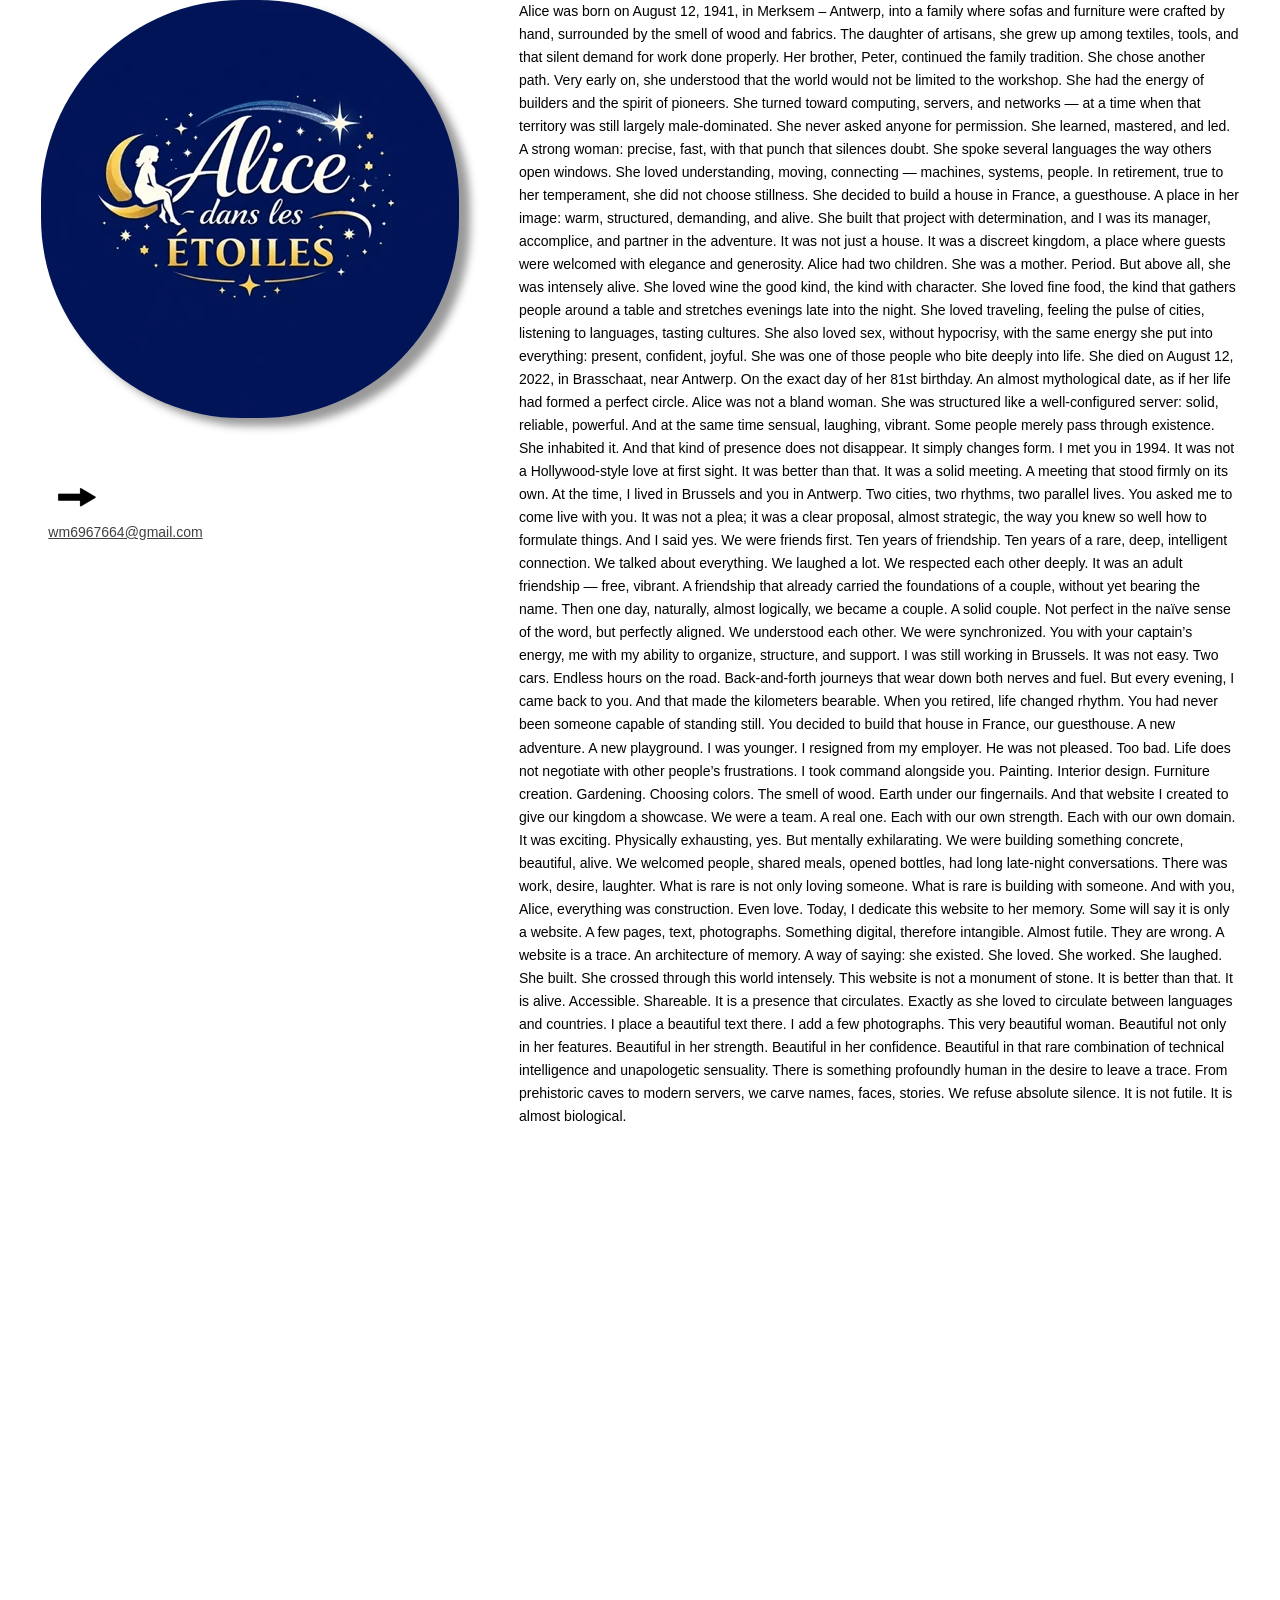
==== commit 6cd901d4: "Add files via upload" ====
--- a/index.html
+++ b/index.html
@@ -7,10 +7,10 @@
 <meta name="robots" content="max-image-preview:large">
 <meta name="generator" content="sitely.app 6.2">
 <style>html,body{-webkit-text-zoom:reset !important}body>div{font-size:0}p,span,h1,h2,h3,h4,h5,h6,a,li,button{margin:0;word-spacing:normal;word-wrap:break-word;-ms-word-wrap:break-word;pointer-events:auto;-ms-text-size-adjust:none !important;-moz-text-size-adjust:none !important;-webkit-text-size-adjust:none !important;text-size-adjust:none !important;max-height:10000000px}sup{font-size:inherit;vertical-align:baseline;position:relative;top:-0.4em}sub{font-size:inherit;vertical-align:baseline;position:relative;top:0.4em}ul{display:block;word-spacing:normal;word-wrap:break-word;line-break:normal;list-style-type:none;padding:0;margin:0;-moz-padding-start:0;-khtml-padding-start:0;-webkit-padding-start:0;-o-padding-start:0;-padding-start:0;-webkit-margin-before:0;-webkit-margin-after:0}li{display:block;white-space:normal}[data-marker]::before{content:attr(data-marker) ' ';-webkit-user-select:none;-khtml-user-select:none;-moz-user-select:none;-ms-user-select:none;-o-user-select:none;user-select:none;text-wrap:nowrap}li p, .slc{-webkit-touch-callout:none;-webkit-user-select:none;-khtml-user-select:none;-moz-user-select:none;-ms-user-select:none;-o-user-select:none;user-select:none}form{display:inline-block}a{text-decoration:inherit;color:inherit;-webkit-tap-highlight-color:rgba(0,0,0,0)}textarea{resize:none}.shm-l{float:left;clear:left}.shm-r{float:right;clear:right;shape-outside:content-box}.btf{display:none}.plyr{min-width:0 !important}html{font-family:sans-serif}body{font-size:0;margin:0;--z:1;zoom:var(--z)}audio,video{display:inline-block;vertical-align:baseline}audio:not([controls]){display:none;height:0}[hidden],template{display:none}a{background:0 0}b,strong{font-weight:700}dfn{font-style:italic}h1,h2,h3,h4,h5,h6{font-size:1em;line-height:1;margin:0}img{border:0}svg:not(:root){overflow:hidden}button,input,optgroup,select,textarea{color:inherit;font:inherit;margin:0}button{overflow:visible;background:none;border:0;padding:0;text-align:inherit;align-items:initial;padding-block-start:0;padding-block-end:0;padding-inline-start:0}button,select{text-transform:none}button,html input[type=button],input[type=submit]{-webkit-appearance:button;cursor:pointer;box-sizing:border-box;white-space:normal}input[type=text],input[type=password],input[type=email],input[type=date],input[type=number],textarea{-webkit-appearance:none;appearance:none;box-sizing:border-box}button[disabled],html input[disabled]{cursor:default}button::-moz-focus-inner,input::-moz-focus-inner{border:0;padding:0}input{line-height:normal}input[type=checkbox],input[type=radio]{box-sizing:border-box;padding:0}input[type=number]::-webkit-inner-spin-button,input[type=number]::-webkit-outer-spin-button{height:auto}input[type=search]{-webkit-appearance:textfield;-moz-box-sizing:content-box;-webkit-box-sizing:content-box;box-sizing:content-box}input[type=search]::-webkit-search-cancel-button,input[type=search]::-webkit-search-decoration{-webkit-appearance:none}textarea{overflow:auto;box-sizing:border-box;border-color:#ddd}optgroup{font-weight:700}table{border-collapse:collapse;border-spacing:0}td,th{padding:0}blockquote{margin-block-start:0;margin-block-end:0;margin-inline-start:0;margin-inline-end:0}:-webkit-full-screen-ancestor:not(iframe){-webkit-clip-path:initial!important}
-html{-webkit-font-smoothing:antialiased; -moz-osx-font-smoothing:grayscale}#b{background-color:#fff}.ps1{position:relative;margin-top:0}.v1{display:block;pointer-events:none}.s1{width:1200px;margin-left:auto;margin-right:auto;min-height:2048px}.v2{display:inline-block;vertical-align:top}.ps2{position:relative;margin-left:0;margin-top:0}.s2{min-width:1200px;width:1200px;min-height:2048px}.s3{min-width:420px;width:420px;min-height:597px;line-height:0}.v3{display:inline-block;vertical-align:top;pointer-events:auto}.s4{min-width:420px;width:420px;min-height:418px;height:418px}.i1{position:absolute;left:1px;width:418px;top:0;height:418px;-webkit-border-radius:200px;-moz-border-radius:200px;border-radius:200px;-webkit-filter:drop-shadow(11px 8px 4px rgba(0,0,0,0.4));-moz-filter:drop-shadow(11px 8px 4px rgba(0,0,0,0.4));filter:drop-shadow(11px 8px 4px rgba(0,0,0,0.4));will-change:filter;border:0}.i2{width:100%;height:100%;display:inline-block}.ps3{position:relative;margin-left:0;margin-top:55px}.s5{min-width:72px;width:72px;min-height:48px;height:48px}.a1{display:block}.i3{position:absolute;left:12px;width:49px;top:0;height:48px;-webkit-border-radius:0;-moz-border-radius:0;border-radius:0;border:0}.i4{width:100%;height:100%;display:inline-block;-webkit-transform:translate3d(0,0,0)}.ps4{position:relative;margin-left:-72px;margin-top:103px}.s6{min-width:263px;width:263px;overflow:hidden;height:76px}.p1{text-indent:0;padding-bottom:0;padding-right:0;text-align:left}.f1{font-family:Optima, Segoe, "Segoe UI", Candara, Calibri, Arial, sans-serif;font-size:15px;font-size:calc(15px * var(--f));line-height:1.734;font-weight:400;font-style:normal;text-decoration:underline;text-transform:none;letter-spacing:normal;color:#000;background-color:initial;text-shadow:none}.ps5{position:relative;margin-left:59px;margin-top:0}.s7{min-width:721px;width:721px;overflow:hidden;height:2048px}.p2{text-indent:0;padding-bottom:12px;padding-right:0;text-align:left}.f2{font-family:Optima, Segoe, "Segoe UI", Candara, Calibri, Arial, sans-serif;font-size:14px;font-size:calc(14px * var(--f));line-height:1.644;font-weight:400;font-style:normal;text-decoration:none;text-transform:none;letter-spacing:normal;color:#000;background-color:initial;text-shadow:none}</style>
+html{-webkit-font-smoothing:antialiased; -moz-osx-font-smoothing:grayscale}#b{background-color:#fff}.ps1{position:relative;margin-top:0}.v1{display:block;pointer-events:none}.s1{width:1200px;margin-left:auto;margin-right:auto;min-height:2048px}.v2{display:inline-block;vertical-align:top}.ps2{position:relative;margin-left:0;margin-top:0}.s2{min-width:1200px;width:1200px;min-height:2048px}.s3{min-width:420px;width:420px;min-height:560px;line-height:0}.v3{display:inline-block;vertical-align:top;pointer-events:auto}.s4{min-width:420px;width:420px;min-height:418px;height:418px}.i1{position:absolute;left:1px;width:418px;top:0;height:418px;-webkit-border-radius:200px;-moz-border-radius:200px;border-radius:200px;-webkit-filter:drop-shadow(11px 8px 4px rgba(0,0,0,0.4));-moz-filter:drop-shadow(11px 8px 4px rgba(0,0,0,0.4));filter:drop-shadow(11px 8px 4px rgba(0,0,0,0.4));will-change:filter;border:0}.i2{width:100%;height:100%;display:inline-block}.ps3{position:relative;margin-left:0;margin-top:55px}.s5{min-width:72px;width:72px;min-height:48px;height:48px}.a1{display:block}.i3{position:absolute;left:12px;width:49px;top:0;height:48px;-webkit-border-radius:0;-moz-border-radius:0;border-radius:0;border:0}.i4{width:100%;height:100%;display:inline-block;-webkit-transform:translate3d(0,0,0)}.ps4{position:relative;margin-left:-72px;margin-top:103px}.s6{min-width:171px;width:171px;overflow:hidden;height:39px}.p1{text-indent:0;padding-bottom:0;padding-right:0;text-align:center}.f1{font-family:Optima, Segoe, "Segoe UI", Candara, Calibri, Arial, sans-serif;font-size:14px;font-size:calc(14px * var(--f));line-height:1.644;font-weight:400;font-style:normal;text-decoration:underline;text-transform:none;letter-spacing:normal;color:#404040;background-color:initial;text-shadow:none}.ps5{position:relative;margin-left:59px;margin-top:0}.s7{min-width:721px;width:721px;overflow:hidden;height:2048px}.p2{text-indent:0;padding-bottom:12px;padding-right:0;text-align:left}.f2{font-family:Optima, Segoe, "Segoe UI", Candara, Calibri, Arial, sans-serif;font-size:14px;font-size:calc(14px * var(--f));line-height:1.644;font-weight:400;font-style:normal;text-decoration:none;text-transform:none;letter-spacing:normal;color:#000;background-color:initial;text-shadow:none}</style>
 <meta name="referrer" content="origin-when-cross-origin">
-<link rel="stylesheet" href="css/site.f5dd3f.css" media="print" onload="this.media='all';this.onload=null;">
-<noscript><link rel="stylesheet" href="css/site.f5dd3f.css" type="text/css"></noscript>
+<link rel="stylesheet" href="css/site.d21572.css" media="print" onload="this.media='all';this.onload=null;">
+<noscript><link rel="stylesheet" href="css/site.d21572.css" type="text/css"></noscript>
 </head>
 <body style="--sw:0px" id="b">
 <script>!function(){var t,e,n=document.body,r=("0"===n.style.getPropertyValue("--sw")&&n.style.setProperty("--sw","0px"),document.createElement("P")),i=(r.innerHTML="&nbsp;",r.style.cssText="position:fixed;visibility:hidden;font-size:100px;zoom:1",r.setAttribute("aria-hidden","true"),n.appendChild(r),t=r,function(){var e=Math.trunc(1e4/parseFloat(window.getComputedStyle(t).getPropertyValue("font-size")))/100;e!=n.style.getPropertyValue("--f")&&n.style.setProperty("--f",e)});"ResizeObserver"in window?new ResizeObserver(i).observe(r):"requestAnimationFrame"in window?(e=function(){i(),requestAnimationFrame(e)},requestAnimationFrame(e)):setInterval(i,100)}();</script>
@@ -29,7 +29,7 @@
 <a href="page-2.html" class="a1"><picture class="i4"><source srcset="images/6/fleche-droite-49.webp 1x, images/k/fleche-droite-98.webp 2x" type="image/webp"><source srcset="images/0/fleche-droite-49.png 1x, images/s/fleche-droite-98.png 2x"><img src="images/s/fleche-droite-98.png" class="i3"></picture></a>
 </div>
 <div class="v3 ps4 s6 c2">
-<p class="p1"><a href="javascript:em1();" class="f1">michelgoddart@gmail.com</a></p>
+<p class="p1"><a href="javascript:em1();" class="f1">wm6967664@gmail.com</a></p>
 </div>
 </div>
 <div class="v3 ps5 s7 c2">
@@ -40,6 +40,6 @@
 </div>
 <div class="btf c1">
 </div>
-<script>function em1(){var c="njdifmhpeebsuAhnbjm/dpn";var addr="mailto:";for(var i=0;i<c.length;i++)addr+=String.fromCharCode(c.charCodeAt(i)-1);window.location.href=addr;}!function(){if("Promise"in window&&void 0!==window.performance){var e,t,r=document,n=function(){return r.createElement("link")},o=new Set,a=n(),i=a.relList&&a.relList.supports&&a.relList.supports("prefetch"),s=location.href.replace(/#[^#]+$/,"");o.add(s);var c=function(e){var t=location,r="http:",n="https:";if(e&&e.href&&e.origin==t.origin&&[r,n].includes(e.protocol)&&(e.protocol!=r||t.protocol!=n)){var o=e.pathname;if(!(e.hash&&o+e.search==t.pathname+t.search||"?preload=no"==e.search.substr(-11)||".html"!=o.substr(-5)&&".html"!=o.substr(-5)&&"/"!=o.substr(-1)))return!0}},u=function(e){var t=e.replace(/#[^#]+$/,"");if(!o.has(t)){if(i){var a=n();a.rel="prefetch",a.href=t,r.head.appendChild(a)}else{var s=new XMLHttpRequest;s.open("GET",t,s.withCredentials=!0),s.send()}o.add(t)}},p=function(e){return e.target.closest("a")},f=function(t){var r=t.relatedTarget;r&&p(t)==r.closest("a")||e&&(clearTimeout(e),e=void 0)},d={capture:!0,passive:!0};r.addEventListener("touchstart",function(e){t=performance.now();var r=p(e);c(r)&&u(r.href)},d),r.addEventListener("mouseover",function(r){if(!(performance.now()-t<1200)){var n=p(r);c(n)&&(n.addEventListener("mouseout",f,{passive:!0}),e=setTimeout(function(){u(n.href),e=void 0},80))}},d)}}();(()=>{var u={},i={},l={};window.ld=function(r,e,t){function o(){"interactive"==document.readyState?(e&&e(),document.addEventListener("readystatechange",function(){"complete"==document.readyState&&t&&t()})):"complete"==document.readyState?(e&&e(),t&&t()):document.addEventListener("readystatechange",function(){"interactive"==document.readyState&&e&&e(),"complete"==document.readyState&&t&&t()})}function n(e){function t(){for(var e=0;e<r.length;e++){var t,n=(1<<e)-1;if((d&n)==n&&(n=l[r[e]]))if(u[r[e]]||(t=document.createElement("script"),window.pctx=r[e],t.textContent=n,document.body.appendChild(t),u[r[e]]=!0),(d|=1<<e)==c)return o(),0}return 1}var n=r[e];if(null==i[n]){i[n]=[];var a=new XMLHttpRequest;a.open("GET",n,!0),a.onload=function(){l[n]=a.responseText,[].forEach.call(i[n],function(e){e()})},i[n].push(t),a.send()}else{if(u[n])return t();i[n].push(t)}return 1}var c=(1<<r.length)-1,d=0;if(r.length)for(var a=0;a<r.length&&n(a);a++);else o()}})();ld([],function(){!function(){let e=document.querySelectorAll('a[href^="#"]:not(.noConsent):not(.denyConsent):not(.removeConsent):not(.allowConsent):not(.allowSelectedConsent)'),t=/Version\//g,a=navigator.userAgent,m=/chrome/i.test(a),d=/firefox/i.test(a),p=/iPad|iPhone|iPod/.test(a)&&!window.MSStream||"MacIntel"===navigator.platform&&1<navigator.maxTouchPoints,g=p&&t.test(a)&&26.4<=parseFloat(a.substring(t.lastIndex));[].forEach.call(e,function(c){c.addEventListener("click",function(e){var a,o,t=!1,n=document.body.parentNode,r=(p&&"none"!=getComputedStyle(n).getPropertyValue("scroll-snap-type")&&(n.setAttribute("data-snap",n.style.scrollSnapType),n.style.scrollSnapType="none",t=!0),0);if(1<c.hash.length){var n=parseFloat(getComputedStyle(document.body).getPropertyValue("zoom")),s=(!d&&!g&&n||(n=1),c.hash.slice(1)),i=document.getElementById(s);if(null===i&&null===(i=document.querySelector('[name="'+s+'"]')))return;r=m?i.getBoundingClientRect().top*n+pageYOffset:(i.getBoundingClientRect().top+pageYOffset)*n}else if(t)for(var l=document.querySelectorAll("[data-block-group]"),u=0;u<l.length;u++)if("none"!=getComputedStyle(l[u]).getPropertyValue("scroll-snap-align")){i=l[u];break}t?window.smoothScroll(e,i,1):"scrollBehavior"in document.documentElement.style?scroll({top:r,left:0,behavior:"smooth"}):"requestAnimationFrame"in window?(a=pageYOffset,o=null,requestAnimationFrame(function e(t){t=(t-(o=o||t))/400;scrollTo(0,a<r?(r-a)*t+a:a-(a-r)*t),t<1?requestAnimationFrame(e):scrollTo(0,r)})):scrollTo(0,r),e.preventDefault()},!1)})}(),window.smoothScroll=function(e,a,o,n){e.stopImmediatePropagation();var r=pageYOffset,e=a?(a="string"==typeof a||a instanceof String?document.querySelector(a):a).getBoundingClientRect().top:-r,t=/Version\//g,s=navigator.userAgent,i=/chrome/i.test(s),l=/firefox/i.test(s),s=(/iPad|iPhone|iPod/.test(s)&&!window.MSStream||"MacIntel"===navigator.platform&&1<navigator.maxTouchPoints)&&t.test(s)&&26.4<=parseFloat(s.substring(t.lastIndex)),t=parseFloat(getComputedStyle(document.body).getPropertyValue("zoom")),u=e*(t=!l&&!s&&t?t:1)+(i?0:r*(t-1)),c=null;function m(){d((window.performance.now?window.performance:Date).now())}function d(e){var e=(e-(c=null===c?e:c))/1e3,t=function(e,t,a){switch(n){case"linear":break;case"easeInQuad":e*=e;break;case"easeOutQuad":e=1-(1-e)*(1-e);break;case"easeInCubic":e*=e*e;break;case"easeOutCubic":e=1-Math.pow(1-e,3);break;case"easeInOutCubic":e=e<.5?4*e*e*e:1-Math.pow(-2*e+2,3)/2;break;case"easeInQuart":e*=e*e*e;break;case"easeOutQuart":e=1-Math.pow(1-e,4);break;case"easeInOutQuart":e=e<.5?8*e*e*e*e:1-Math.pow(-2*e+2,4)/2;break;case"easeInQuint":e*=e*e*e*e;break;case"easeOutQuint":e=1-Math.pow(1-e,5);break;case"easeInOutQuint":e=e<.5?16*e*e*e*e*e:1-Math.pow(-2*e+2,5)/2;break;case"easeInCirc":e=1-Math.sqrt(1-Math.pow(e,2));break;case"easeOutCirc":e=Math.sqrt(1-Math.pow(1-e,2));break;case"easeInOutCirc":e=e<.5?(1-Math.sqrt(1-Math.pow(2*e,2)))/2:(Math.sqrt(1-Math.pow(-2*e+2,2))+1)/2;break;default:e=e<.5?2*e*e:1-Math.pow(-2*e+2,2)/2}1<e&&(e=1);return t+a*e}(e/o,r,u);window.scrollTo(0,t),e<o?"requestAnimationFrame"in window?requestAnimationFrame(d):setTimeout(m,1e3/120):(/iPad|iPhone|iPod/.test(navigator.userAgent)&&!window.MSStream||"MacIntel"===navigator.platform&&1<navigator.maxTouchPoints)&&(a&&a.scrollIntoView(),setTimeout(function(){var e=document.body.parentNode;e.style.scrollSnapType=e.getAttribute("data-snap"),e.removeAttribute("data-snap")},100))}return"requestAnimationFrame"in window?requestAnimationFrame(d):setTimeout(m,1e3/120),!1};!function(){var e=null;if(location.hash){var t=location.hash.replace("#",""),n=function(){var o=document.getElementById(t);null===o&&(o=document.querySelector('[name="'+t+'"]')),o&&o.scrollIntoView(!0),"0px"===window.getComputedStyle(document.body).getPropertyValue("min-width")?setTimeout(n,100):null!=e&&setTimeout(e,100)};n()}else null!=e&&e()}();});</script>
+<script>function em1(){var c="xn7:78775Ahnbjm/dpn";var addr="mailto:";for(var i=0;i<c.length;i++)addr+=String.fromCharCode(c.charCodeAt(i)-1);window.location.href=addr;}!function(){if("Promise"in window&&void 0!==window.performance){var e,t,r=document,n=function(){return r.createElement("link")},o=new Set,a=n(),i=a.relList&&a.relList.supports&&a.relList.supports("prefetch"),s=location.href.replace(/#[^#]+$/,"");o.add(s);var c=function(e){var t=location,r="http:",n="https:";if(e&&e.href&&e.origin==t.origin&&[r,n].includes(e.protocol)&&(e.protocol!=r||t.protocol!=n)){var o=e.pathname;if(!(e.hash&&o+e.search==t.pathname+t.search||"?preload=no"==e.search.substr(-11)||".html"!=o.substr(-5)&&".html"!=o.substr(-5)&&"/"!=o.substr(-1)))return!0}},u=function(e){var t=e.replace(/#[^#]+$/,"");if(!o.has(t)){if(i){var a=n();a.rel="prefetch",a.href=t,r.head.appendChild(a)}else{var s=new XMLHttpRequest;s.open("GET",t,s.withCredentials=!0),s.send()}o.add(t)}},p=function(e){return e.target.closest("a")},f=function(t){var r=t.relatedTarget;r&&p(t)==r.closest("a")||e&&(clearTimeout(e),e=void 0)},d={capture:!0,passive:!0};r.addEventListener("touchstart",function(e){t=performance.now();var r=p(e);c(r)&&u(r.href)},d),r.addEventListener("mouseover",function(r){if(!(performance.now()-t<1200)){var n=p(r);c(n)&&(n.addEventListener("mouseout",f,{passive:!0}),e=setTimeout(function(){u(n.href),e=void 0},80))}},d)}}();(()=>{var u={},i={},l={};window.ld=function(r,e,t){function o(){"interactive"==document.readyState?(e&&e(),document.addEventListener("readystatechange",function(){"complete"==document.readyState&&t&&t()})):"complete"==document.readyState?(e&&e(),t&&t()):document.addEventListener("readystatechange",function(){"interactive"==document.readyState&&e&&e(),"complete"==document.readyState&&t&&t()})}function n(e){function t(){for(var e=0;e<r.length;e++){var t,n=(1<<e)-1;if((d&n)==n&&(n=l[r[e]]))if(u[r[e]]||(t=document.createElement("script"),window.pctx=r[e],t.textContent=n,document.body.appendChild(t),u[r[e]]=!0),(d|=1<<e)==c)return o(),0}return 1}var n=r[e];if(null==i[n]){i[n]=[];var a=new XMLHttpRequest;a.open("GET",n,!0),a.onload=function(){l[n]=a.responseText,[].forEach.call(i[n],function(e){e()})},i[n].push(t),a.send()}else{if(u[n])return t();i[n].push(t)}return 1}var c=(1<<r.length)-1,d=0;if(r.length)for(var a=0;a<r.length&&n(a);a++);else o()}})();ld([],function(){!function(){let e=document.querySelectorAll('a[href^="#"]:not(.noConsent):not(.denyConsent):not(.removeConsent):not(.allowConsent):not(.allowSelectedConsent)'),t=/Version\//g,a=navigator.userAgent,m=/chrome/i.test(a),d=/firefox/i.test(a),p=/iPad|iPhone|iPod/.test(a)&&!window.MSStream||"MacIntel"===navigator.platform&&1<navigator.maxTouchPoints,g=p&&t.test(a)&&26.4<=parseFloat(a.substring(t.lastIndex));[].forEach.call(e,function(c){c.addEventListener("click",function(e){var a,o,t=!1,n=document.body.parentNode,r=(p&&"none"!=getComputedStyle(n).getPropertyValue("scroll-snap-type")&&(n.setAttribute("data-snap",n.style.scrollSnapType),n.style.scrollSnapType="none",t=!0),0);if(1<c.hash.length){var n=parseFloat(getComputedStyle(document.body).getPropertyValue("zoom")),s=(!d&&!g&&n||(n=1),c.hash.slice(1)),i=document.getElementById(s);if(null===i&&null===(i=document.querySelector('[name="'+s+'"]')))return;r=m?i.getBoundingClientRect().top*n+pageYOffset:(i.getBoundingClientRect().top+pageYOffset)*n}else if(t)for(var l=document.querySelectorAll("[data-block-group]"),u=0;u<l.length;u++)if("none"!=getComputedStyle(l[u]).getPropertyValue("scroll-snap-align")){i=l[u];break}t?window.smoothScroll(e,i,1):"scrollBehavior"in document.documentElement.style?scroll({top:r,left:0,behavior:"smooth"}):"requestAnimationFrame"in window?(a=pageYOffset,o=null,requestAnimationFrame(function e(t){t=(t-(o=o||t))/400;scrollTo(0,a<r?(r-a)*t+a:a-(a-r)*t),t<1?requestAnimationFrame(e):scrollTo(0,r)})):scrollTo(0,r),e.preventDefault()},!1)})}(),window.smoothScroll=function(e,a,o,n){e.stopImmediatePropagation();var r=pageYOffset,e=a?(a="string"==typeof a||a instanceof String?document.querySelector(a):a).getBoundingClientRect().top:-r,t=/Version\//g,s=navigator.userAgent,i=/chrome/i.test(s),l=/firefox/i.test(s),s=(/iPad|iPhone|iPod/.test(s)&&!window.MSStream||"MacIntel"===navigator.platform&&1<navigator.maxTouchPoints)&&t.test(s)&&26.4<=parseFloat(s.substring(t.lastIndex)),t=parseFloat(getComputedStyle(document.body).getPropertyValue("zoom")),u=e*(t=!l&&!s&&t?t:1)+(i?0:r*(t-1)),c=null;function m(){d((window.performance.now?window.performance:Date).now())}function d(e){var e=(e-(c=null===c?e:c))/1e3,t=function(e,t,a){switch(n){case"linear":break;case"easeInQuad":e*=e;break;case"easeOutQuad":e=1-(1-e)*(1-e);break;case"easeInCubic":e*=e*e;break;case"easeOutCubic":e=1-Math.pow(1-e,3);break;case"easeInOutCubic":e=e<.5?4*e*e*e:1-Math.pow(-2*e+2,3)/2;break;case"easeInQuart":e*=e*e*e;break;case"easeOutQuart":e=1-Math.pow(1-e,4);break;case"easeInOutQuart":e=e<.5?8*e*e*e*e:1-Math.pow(-2*e+2,4)/2;break;case"easeInQuint":e*=e*e*e*e;break;case"easeOutQuint":e=1-Math.pow(1-e,5);break;case"easeInOutQuint":e=e<.5?16*e*e*e*e*e:1-Math.pow(-2*e+2,5)/2;break;case"easeInCirc":e=1-Math.sqrt(1-Math.pow(e,2));break;case"easeOutCirc":e=Math.sqrt(1-Math.pow(1-e,2));break;case"easeInOutCirc":e=e<.5?(1-Math.sqrt(1-Math.pow(2*e,2)))/2:(Math.sqrt(1-Math.pow(-2*e+2,2))+1)/2;break;default:e=e<.5?2*e*e:1-Math.pow(-2*e+2,2)/2}1<e&&(e=1);return t+a*e}(e/o,r,u);window.scrollTo(0,t),e<o?"requestAnimationFrame"in window?requestAnimationFrame(d):setTimeout(m,1e3/120):(/iPad|iPhone|iPod/.test(navigator.userAgent)&&!window.MSStream||"MacIntel"===navigator.platform&&1<navigator.maxTouchPoints)&&(a&&a.scrollIntoView(),setTimeout(function(){var e=document.body.parentNode;e.style.scrollSnapType=e.getAttribute("data-snap"),e.removeAttribute("data-snap")},100))}return"requestAnimationFrame"in window?requestAnimationFrame(d):setTimeout(m,1e3/120),!1};!function(){var e=null;if(location.hash){var t=location.hash.replace("#",""),n=function(){var o=document.getElementById(t);null===o&&(o=document.querySelector('[name="'+t+'"]')),o&&o.scrollIntoView(!0),"0px"===window.getComputedStyle(document.body).getPropertyValue("min-width")?setTimeout(n,100):null!=e&&setTimeout(e,100)};n()}else null!=e&&e()}();});</script>
 </body>
 </html>
--- a/css/site.d21572.css
+++ b/css/site.d21572.css
@@ -0,0 +1 @@
+body{--f:1;min-width:1200px}.c1{display:inline-block;position:relative;margin-left:0;margin-top:0}
--- a/css/site.d21572.css
+++ b/css/site.d21572.css
@@ -0,0 +1 @@
+body{--f:1;min-width:1200px}.c1{display:inline-block;position:relative;margin-left:0;margin-top:0}
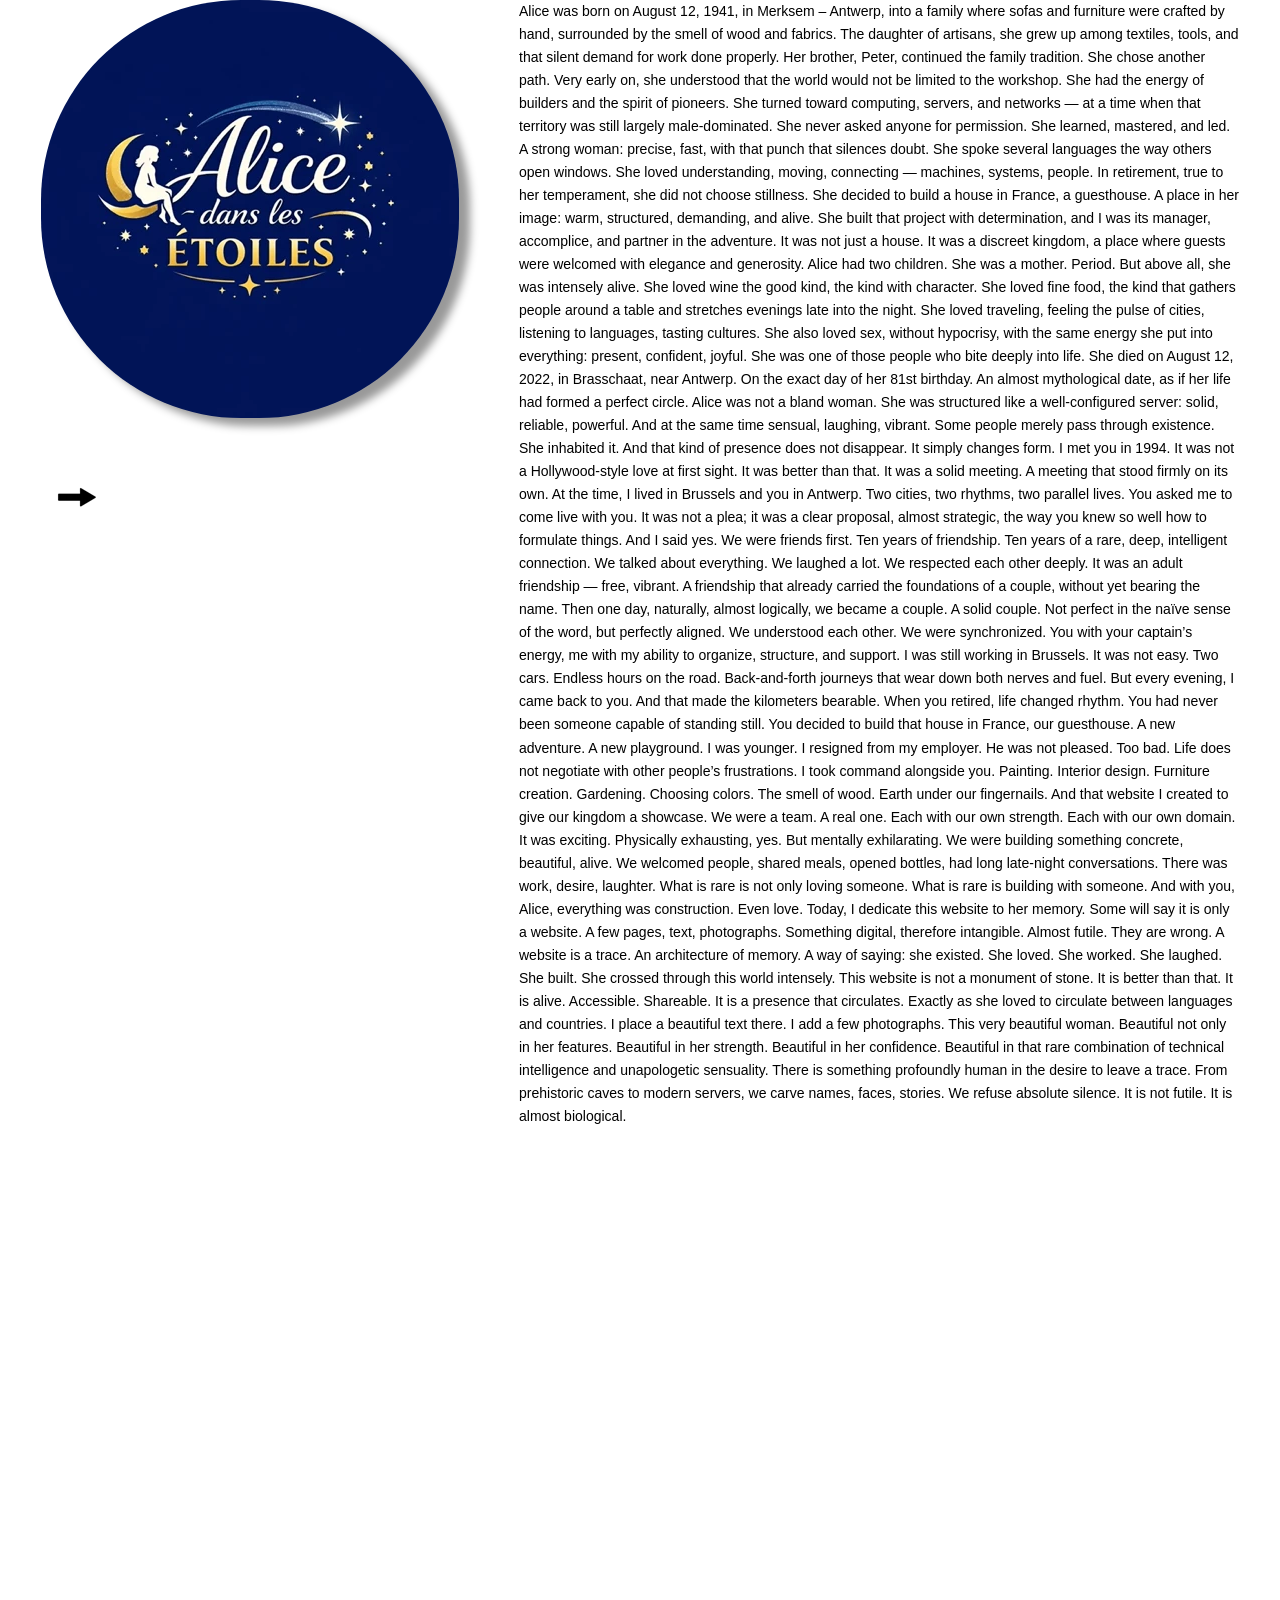
==== commit 3d69b44b: "Add files via upload" ====
--- a/index.html
+++ b/index.html
@@ -7,10 +7,10 @@
 <meta name="robots" content="max-image-preview:large">
 <meta name="generator" content="sitely.app 6.2">
 <style>html,body{-webkit-text-zoom:reset !important}body>div{font-size:0}p,span,h1,h2,h3,h4,h5,h6,a,li,button{margin:0;word-spacing:normal;word-wrap:break-word;-ms-word-wrap:break-word;pointer-events:auto;-ms-text-size-adjust:none !important;-moz-text-size-adjust:none !important;-webkit-text-size-adjust:none !important;text-size-adjust:none !important;max-height:10000000px}sup{font-size:inherit;vertical-align:baseline;position:relative;top:-0.4em}sub{font-size:inherit;vertical-align:baseline;position:relative;top:0.4em}ul{display:block;word-spacing:normal;word-wrap:break-word;line-break:normal;list-style-type:none;padding:0;margin:0;-moz-padding-start:0;-khtml-padding-start:0;-webkit-padding-start:0;-o-padding-start:0;-padding-start:0;-webkit-margin-before:0;-webkit-margin-after:0}li{display:block;white-space:normal}[data-marker]::before{content:attr(data-marker) ' ';-webkit-user-select:none;-khtml-user-select:none;-moz-user-select:none;-ms-user-select:none;-o-user-select:none;user-select:none;text-wrap:nowrap}li p, .slc{-webkit-touch-callout:none;-webkit-user-select:none;-khtml-user-select:none;-moz-user-select:none;-ms-user-select:none;-o-user-select:none;user-select:none}form{display:inline-block}a{text-decoration:inherit;color:inherit;-webkit-tap-highlight-color:rgba(0,0,0,0)}textarea{resize:none}.shm-l{float:left;clear:left}.shm-r{float:right;clear:right;shape-outside:content-box}.btf{display:none}.plyr{min-width:0 !important}html{font-family:sans-serif}body{font-size:0;margin:0;--z:1;zoom:var(--z)}audio,video{display:inline-block;vertical-align:baseline}audio:not([controls]){display:none;height:0}[hidden],template{display:none}a{background:0 0}b,strong{font-weight:700}dfn{font-style:italic}h1,h2,h3,h4,h5,h6{font-size:1em;line-height:1;margin:0}img{border:0}svg:not(:root){overflow:hidden}button,input,optgroup,select,textarea{color:inherit;font:inherit;margin:0}button{overflow:visible;background:none;border:0;padding:0;text-align:inherit;align-items:initial;padding-block-start:0;padding-block-end:0;padding-inline-start:0}button,select{text-transform:none}button,html input[type=button],input[type=submit]{-webkit-appearance:button;cursor:pointer;box-sizing:border-box;white-space:normal}input[type=text],input[type=password],input[type=email],input[type=date],input[type=number],textarea{-webkit-appearance:none;appearance:none;box-sizing:border-box}button[disabled],html input[disabled]{cursor:default}button::-moz-focus-inner,input::-moz-focus-inner{border:0;padding:0}input{line-height:normal}input[type=checkbox],input[type=radio]{box-sizing:border-box;padding:0}input[type=number]::-webkit-inner-spin-button,input[type=number]::-webkit-outer-spin-button{height:auto}input[type=search]{-webkit-appearance:textfield;-moz-box-sizing:content-box;-webkit-box-sizing:content-box;box-sizing:content-box}input[type=search]::-webkit-search-cancel-button,input[type=search]::-webkit-search-decoration{-webkit-appearance:none}textarea{overflow:auto;box-sizing:border-box;border-color:#ddd}optgroup{font-weight:700}table{border-collapse:collapse;border-spacing:0}td,th{padding:0}blockquote{margin-block-start:0;margin-block-end:0;margin-inline-start:0;margin-inline-end:0}:-webkit-full-screen-ancestor:not(iframe){-webkit-clip-path:initial!important}
-html{-webkit-font-smoothing:antialiased; -moz-osx-font-smoothing:grayscale}#b{background-color:#fff}.ps1{position:relative;margin-top:0}.v1{display:block;pointer-events:none}.s1{width:1200px;margin-left:auto;margin-right:auto;min-height:2048px}.v2{display:inline-block;vertical-align:top}.ps2{position:relative;margin-left:0;margin-top:0}.s2{min-width:1200px;width:1200px;min-height:2048px}.s3{min-width:420px;width:420px;min-height:560px;line-height:0}.v3{display:inline-block;vertical-align:top;pointer-events:auto}.s4{min-width:420px;width:420px;min-height:418px;height:418px}.i1{position:absolute;left:1px;width:418px;top:0;height:418px;-webkit-border-radius:200px;-moz-border-radius:200px;border-radius:200px;-webkit-filter:drop-shadow(11px 8px 4px rgba(0,0,0,0.4));-moz-filter:drop-shadow(11px 8px 4px rgba(0,0,0,0.4));filter:drop-shadow(11px 8px 4px rgba(0,0,0,0.4));will-change:filter;border:0}.i2{width:100%;height:100%;display:inline-block}.ps3{position:relative;margin-left:0;margin-top:55px}.s5{min-width:72px;width:72px;min-height:48px;height:48px}.a1{display:block}.i3{position:absolute;left:12px;width:49px;top:0;height:48px;-webkit-border-radius:0;-moz-border-radius:0;border-radius:0;border:0}.i4{width:100%;height:100%;display:inline-block;-webkit-transform:translate3d(0,0,0)}.ps4{position:relative;margin-left:-72px;margin-top:103px}.s6{min-width:171px;width:171px;overflow:hidden;height:39px}.p1{text-indent:0;padding-bottom:0;padding-right:0;text-align:center}.f1{font-family:Optima, Segoe, "Segoe UI", Candara, Calibri, Arial, sans-serif;font-size:14px;font-size:calc(14px * var(--f));line-height:1.644;font-weight:400;font-style:normal;text-decoration:underline;text-transform:none;letter-spacing:normal;color:#404040;background-color:initial;text-shadow:none}.ps5{position:relative;margin-left:59px;margin-top:0}.s7{min-width:721px;width:721px;overflow:hidden;height:2048px}.p2{text-indent:0;padding-bottom:12px;padding-right:0;text-align:left}.f2{font-family:Optima, Segoe, "Segoe UI", Candara, Calibri, Arial, sans-serif;font-size:14px;font-size:calc(14px * var(--f));line-height:1.644;font-weight:400;font-style:normal;text-decoration:none;text-transform:none;letter-spacing:normal;color:#000;background-color:initial;text-shadow:none}</style>
+html{-webkit-font-smoothing:antialiased; -moz-osx-font-smoothing:grayscale}#b{background-color:#fff}.ps1{position:relative;margin-top:0}.v1{display:block;pointer-events:none}.s1{width:1200px;margin-left:auto;margin-right:auto;min-height:2048px}.v2{display:inline-block;vertical-align:top}.ps2{position:relative;margin-left:0;margin-top:0}.s2{min-width:1200px;width:1200px;min-height:2048px}.s3{min-width:420px;width:420px;min-height:521px;line-height:0}.v3{display:inline-block;vertical-align:top;pointer-events:auto}.s4{min-width:420px;width:420px;min-height:418px;height:418px}.i1{position:absolute;left:1px;width:418px;top:0;height:418px;-webkit-border-radius:200px;-moz-border-radius:200px;border-radius:200px;-webkit-filter:drop-shadow(11px 8px 4px rgba(0,0,0,0.4));-moz-filter:drop-shadow(11px 8px 4px rgba(0,0,0,0.4));filter:drop-shadow(11px 8px 4px rgba(0,0,0,0.4));will-change:filter;border:0}.i2{width:100%;height:100%;display:inline-block}.ps3{position:relative;margin-left:0;margin-top:55px}.s5{min-width:72px;width:72px;min-height:48px;height:48px}.a1{display:block}.i3{position:absolute;left:12px;width:49px;top:0;height:48px;-webkit-border-radius:0;-moz-border-radius:0;border-radius:0;border:0}.i4{width:100%;height:100%;display:inline-block;-webkit-transform:translate3d(0,0,0)}.ps4{position:relative;margin-left:59px;margin-top:0}.s6{min-width:721px;width:721px;overflow:hidden;height:2048px}.p1{text-indent:0;padding-bottom:12px;padding-right:0;text-align:left}.f1{font-family:Optima, Segoe, "Segoe UI", Candara, Calibri, Arial, sans-serif;font-size:14px;font-size:calc(14px * var(--f));line-height:1.644;font-weight:400;font-style:normal;text-decoration:none;text-transform:none;letter-spacing:normal;color:#000;background-color:initial;text-shadow:none}</style>
 <meta name="referrer" content="origin-when-cross-origin">
-<link rel="stylesheet" href="css/site.d21572.css" media="print" onload="this.media='all';this.onload=null;">
-<noscript><link rel="stylesheet" href="css/site.d21572.css" type="text/css"></noscript>
+<link rel="stylesheet" href="css/site.7d570c.css" media="print" onload="this.media='all';this.onload=null;">
+<noscript><link rel="stylesheet" href="css/site.7d570c.css" type="text/css"></noscript>
 </head>
 <body style="--sw:0px" id="b">
 <script>!function(){var t,e,n=document.body,r=("0"===n.style.getPropertyValue("--sw")&&n.style.setProperty("--sw","0px"),document.createElement("P")),i=(r.innerHTML="&nbsp;",r.style.cssText="position:fixed;visibility:hidden;font-size:100px;zoom:1",r.setAttribute("aria-hidden","true"),n.appendChild(r),t=r,function(){var e=Math.trunc(1e4/parseFloat(window.getComputedStyle(t).getPropertyValue("font-size")))/100;e!=n.style.getPropertyValue("--f")&&n.style.setProperty("--f",e)});"ResizeObserver"in window?new ResizeObserver(i).observe(r):"requestAnimationFrame"in window?(e=function(){i(),requestAnimationFrame(e)},requestAnimationFrame(e)):setInterval(i,100)}();</script>
@@ -28,18 +28,15 @@
 <div class="v3 ps3 s5 c2">
 <a href="page-2.html" class="a1"><picture class="i4"><source srcset="images/6/fleche-droite-49.webp 1x, images/k/fleche-droite-98.webp 2x" type="image/webp"><source srcset="images/0/fleche-droite-49.png 1x, images/s/fleche-droite-98.png 2x"><img src="images/s/fleche-droite-98.png" class="i3"></picture></a>
 </div>
+</div>
 <div class="v3 ps4 s6 c2">
-<p class="p1"><a href="javascript:em1();" class="f1">wm6967664@gmail.com</a></p>
-</div>
-</div>
-<div class="v3 ps5 s7 c2">
-<p class="p2 f2">Alice was born on August 12, 1941, in Merksem &ndash; Antwerp, into a family where sofas and furniture were crafted by hand, surrounded by the smell of wood and fabrics. The daughter of artisans, she grew up among textiles, tools, and that silent demand for work done properly. Her brother, Peter, continued the family tradition. She chose another path. Very early on, she understood that the world would not be limited to the workshop. She had the energy of builders and the spirit of pioneers. She turned toward computing, servers, and networks &mdash; at a time when that territory was still largely male-dominated. She never asked anyone for permission. She learned, mastered, and led. A strong woman: precise, fast, with that punch that silences doubt. She spoke several languages the way others open windows. She loved understanding, moving, connecting &mdash; machines, systems, people. In retirement, true to her temperament, she did not choose stillness. She decided to build a house in France, a guesthouse. A place in her image: warm, structured, demanding, and alive. She built that project with determination, and I was its manager, accomplice, and partner in the adventure. It was not just a house. It was a discreet kingdom, a place where guests were welcomed with elegance and generosity. Alice had two children. She was a mother. Period. But above all, she was intensely alive. She loved wine the good kind, the kind with character. She loved fine food, the kind that gathers people around a table and stretches evenings late into the night. She loved traveling, feeling the pulse of cities, listening to languages, tasting cultures. She also loved sex, without hypocrisy, with the same energy she put into everything: present, confident, joyful. She was one of those people who bite deeply into life. She died on August 12, 2022, in Brasschaat, near Antwerp. On the exact day of her 81st birthday. An almost mythological date, as if her life had formed a perfect circle. Alice was not a bland woman. She was structured like a well-configured server: solid, reliable, powerful. And at the same time sensual, laughing, vibrant. Some people merely pass through existence. She inhabited it. And that kind of presence does not disappear. It simply changes form. I met you in 1994. It was not a Hollywood-style love at first sight. It was better than that. It was a solid meeting. A meeting that stood firmly on its own. At the time, I lived in Brussels and you in Antwerp. Two cities, two rhythms, two parallel lives. You asked me to come live with you. It was not a plea; it was a clear proposal, almost strategic, the way you knew so well how to formulate things. And I said yes. We were friends first. Ten years of friendship. Ten years of a rare, deep, intelligent connection. We talked about everything. We laughed a lot. We respected each other deeply. It was an adult friendship &mdash; free, vibrant. A friendship that already carried the foundations of a couple, without yet bearing the name. Then one day, naturally, almost logically, we became a couple. A solid couple. Not perfect in the na&iuml;ve sense of the word, but perfectly aligned. We understood each other. We were synchronized. You with your captain&rsquo;s energy, me with my ability to organize, structure, and support. I was still working in Brussels. It was not easy. Two cars. Endless hours on the road. Back-and-forth journeys that wear down both nerves and fuel. But every evening, I came back to you. And that made the kilometers bearable. When you retired, life changed rhythm. You had never been someone capable of standing still. You decided to build that house in France, our guesthouse. A new adventure. A new playground. I was younger. I resigned from my employer. He was not pleased. Too bad. Life does not negotiate with other people&rsquo;s frustrations. I took command alongside you. Painting. Interior design. Furniture creation. Gardening. Choosing colors. The smell of wood. Earth under our fingernails. And that website I created to give our kingdom a showcase. We were a team. A real one. Each with our own strength. Each with our own domain. It was exciting. Physically exhausting, yes. But mentally exhilarating. We were building something concrete, beautiful, alive. We welcomed people, shared meals, opened bottles, had long late-night conversations. There was work, desire, laughter. What is rare is not only loving someone. What is rare is building with someone. And with you, Alice, everything was construction. Even love. Today, I dedicate this website to her memory. Some will say it is only a website. A few pages, text, photographs. Something digital, therefore intangible. Almost futile. They are wrong. A website is a trace. An architecture of memory. A way of saying: she existed. She loved. She worked. She laughed. She built. She crossed through this world intensely. This website is not a monument of stone. It is better than that. It is alive. Accessible. Shareable. It is a presence that circulates. Exactly as she loved to circulate between languages and countries. I place a beautiful text there. I add a few photographs. This very beautiful woman. Beautiful not only in her features. Beautiful in her strength. Beautiful in her confidence. Beautiful in that rare combination of technical intelligence and unapologetic sensuality. There is something profoundly human in the desire to leave a trace. From prehistoric caves to modern servers, we carve names, faces, stories. We refuse absolute silence. It is not futile. It is almost biological.</p>
-<p class="p2 f2"><br></p>
+<p class="p1 f1">Alice was born on August 12, 1941, in Merksem &ndash; Antwerp, into a family where sofas and furniture were crafted by hand, surrounded by the smell of wood and fabrics. The daughter of artisans, she grew up among textiles, tools, and that silent demand for work done properly. Her brother, Peter, continued the family tradition. She chose another path. Very early on, she understood that the world would not be limited to the workshop. She had the energy of builders and the spirit of pioneers. She turned toward computing, servers, and networks &mdash; at a time when that territory was still largely male-dominated. She never asked anyone for permission. She learned, mastered, and led. A strong woman: precise, fast, with that punch that silences doubt. She spoke several languages the way others open windows. She loved understanding, moving, connecting &mdash; machines, systems, people. In retirement, true to her temperament, she did not choose stillness. She decided to build a house in France, a guesthouse. A place in her image: warm, structured, demanding, and alive. She built that project with determination, and I was its manager, accomplice, and partner in the adventure. It was not just a house. It was a discreet kingdom, a place where guests were welcomed with elegance and generosity. Alice had two children. She was a mother. Period. But above all, she was intensely alive. She loved wine the good kind, the kind with character. She loved fine food, the kind that gathers people around a table and stretches evenings late into the night. She loved traveling, feeling the pulse of cities, listening to languages, tasting cultures. She also loved sex, without hypocrisy, with the same energy she put into everything: present, confident, joyful. She was one of those people who bite deeply into life. She died on August 12, 2022, in Brasschaat, near Antwerp. On the exact day of her 81st birthday. An almost mythological date, as if her life had formed a perfect circle. Alice was not a bland woman. She was structured like a well-configured server: solid, reliable, powerful. And at the same time sensual, laughing, vibrant. Some people merely pass through existence. She inhabited it. And that kind of presence does not disappear. It simply changes form. I met you in 1994. It was not a Hollywood-style love at first sight. It was better than that. It was a solid meeting. A meeting that stood firmly on its own. At the time, I lived in Brussels and you in Antwerp. Two cities, two rhythms, two parallel lives. You asked me to come live with you. It was not a plea; it was a clear proposal, almost strategic, the way you knew so well how to formulate things. And I said yes. We were friends first. Ten years of friendship. Ten years of a rare, deep, intelligent connection. We talked about everything. We laughed a lot. We respected each other deeply. It was an adult friendship &mdash; free, vibrant. A friendship that already carried the foundations of a couple, without yet bearing the name. Then one day, naturally, almost logically, we became a couple. A solid couple. Not perfect in the na&iuml;ve sense of the word, but perfectly aligned. We understood each other. We were synchronized. You with your captain&rsquo;s energy, me with my ability to organize, structure, and support. I was still working in Brussels. It was not easy. Two cars. Endless hours on the road. Back-and-forth journeys that wear down both nerves and fuel. But every evening, I came back to you. And that made the kilometers bearable. When you retired, life changed rhythm. You had never been someone capable of standing still. You decided to build that house in France, our guesthouse. A new adventure. A new playground. I was younger. I resigned from my employer. He was not pleased. Too bad. Life does not negotiate with other people&rsquo;s frustrations. I took command alongside you. Painting. Interior design. Furniture creation. Gardening. Choosing colors. The smell of wood. Earth under our fingernails. And that website I created to give our kingdom a showcase. We were a team. A real one. Each with our own strength. Each with our own domain. It was exciting. Physically exhausting, yes. But mentally exhilarating. We were building something concrete, beautiful, alive. We welcomed people, shared meals, opened bottles, had long late-night conversations. There was work, desire, laughter. What is rare is not only loving someone. What is rare is building with someone. And with you, Alice, everything was construction. Even love. Today, I dedicate this website to her memory. Some will say it is only a website. A few pages, text, photographs. Something digital, therefore intangible. Almost futile. They are wrong. A website is a trace. An architecture of memory. A way of saying: she existed. She loved. She worked. She laughed. She built. She crossed through this world intensely. This website is not a monument of stone. It is better than that. It is alive. Accessible. Shareable. It is a presence that circulates. Exactly as she loved to circulate between languages and countries. I place a beautiful text there. I add a few photographs. This very beautiful woman. Beautiful not only in her features. Beautiful in her strength. Beautiful in her confidence. Beautiful in that rare combination of technical intelligence and unapologetic sensuality. There is something profoundly human in the desire to leave a trace. From prehistoric caves to modern servers, we carve names, faces, stories. We refuse absolute silence. It is not futile. It is almost biological.</p>
+<p class="p1 f1"><br></p>
 </div>
 </div>
 </div>
 <div class="btf c1">
 </div>
-<script>function em1(){var c="xn7:78775Ahnbjm/dpn";var addr="mailto:";for(var i=0;i<c.length;i++)addr+=String.fromCharCode(c.charCodeAt(i)-1);window.location.href=addr;}!function(){if("Promise"in window&&void 0!==window.performance){var e,t,r=document,n=function(){return r.createElement("link")},o=new Set,a=n(),i=a.relList&&a.relList.supports&&a.relList.supports("prefetch"),s=location.href.replace(/#[^#]+$/,"");o.add(s);var c=function(e){var t=location,r="http:",n="https:";if(e&&e.href&&e.origin==t.origin&&[r,n].includes(e.protocol)&&(e.protocol!=r||t.protocol!=n)){var o=e.pathname;if(!(e.hash&&o+e.search==t.pathname+t.search||"?preload=no"==e.search.substr(-11)||".html"!=o.substr(-5)&&".html"!=o.substr(-5)&&"/"!=o.substr(-1)))return!0}},u=function(e){var t=e.replace(/#[^#]+$/,"");if(!o.has(t)){if(i){var a=n();a.rel="prefetch",a.href=t,r.head.appendChild(a)}else{var s=new XMLHttpRequest;s.open("GET",t,s.withCredentials=!0),s.send()}o.add(t)}},p=function(e){return e.target.closest("a")},f=function(t){var r=t.relatedTarget;r&&p(t)==r.closest("a")||e&&(clearTimeout(e),e=void 0)},d={capture:!0,passive:!0};r.addEventListener("touchstart",function(e){t=performance.now();var r=p(e);c(r)&&u(r.href)},d),r.addEventListener("mouseover",function(r){if(!(performance.now()-t<1200)){var n=p(r);c(n)&&(n.addEventListener("mouseout",f,{passive:!0}),e=setTimeout(function(){u(n.href),e=void 0},80))}},d)}}();(()=>{var u={},i={},l={};window.ld=function(r,e,t){function o(){"interactive"==document.readyState?(e&&e(),document.addEventListener("readystatechange",function(){"complete"==document.readyState&&t&&t()})):"complete"==document.readyState?(e&&e(),t&&t()):document.addEventListener("readystatechange",function(){"interactive"==document.readyState&&e&&e(),"complete"==document.readyState&&t&&t()})}function n(e){function t(){for(var e=0;e<r.length;e++){var t,n=(1<<e)-1;if((d&n)==n&&(n=l[r[e]]))if(u[r[e]]||(t=document.createElement("script"),window.pctx=r[e],t.textContent=n,document.body.appendChild(t),u[r[e]]=!0),(d|=1<<e)==c)return o(),0}return 1}var n=r[e];if(null==i[n]){i[n]=[];var a=new XMLHttpRequest;a.open("GET",n,!0),a.onload=function(){l[n]=a.responseText,[].forEach.call(i[n],function(e){e()})},i[n].push(t),a.send()}else{if(u[n])return t();i[n].push(t)}return 1}var c=(1<<r.length)-1,d=0;if(r.length)for(var a=0;a<r.length&&n(a);a++);else o()}})();ld([],function(){!function(){let e=document.querySelectorAll('a[href^="#"]:not(.noConsent):not(.denyConsent):not(.removeConsent):not(.allowConsent):not(.allowSelectedConsent)'),t=/Version\//g,a=navigator.userAgent,m=/chrome/i.test(a),d=/firefox/i.test(a),p=/iPad|iPhone|iPod/.test(a)&&!window.MSStream||"MacIntel"===navigator.platform&&1<navigator.maxTouchPoints,g=p&&t.test(a)&&26.4<=parseFloat(a.substring(t.lastIndex));[].forEach.call(e,function(c){c.addEventListener("click",function(e){var a,o,t=!1,n=document.body.parentNode,r=(p&&"none"!=getComputedStyle(n).getPropertyValue("scroll-snap-type")&&(n.setAttribute("data-snap",n.style.scrollSnapType),n.style.scrollSnapType="none",t=!0),0);if(1<c.hash.length){var n=parseFloat(getComputedStyle(document.body).getPropertyValue("zoom")),s=(!d&&!g&&n||(n=1),c.hash.slice(1)),i=document.getElementById(s);if(null===i&&null===(i=document.querySelector('[name="'+s+'"]')))return;r=m?i.getBoundingClientRect().top*n+pageYOffset:(i.getBoundingClientRect().top+pageYOffset)*n}else if(t)for(var l=document.querySelectorAll("[data-block-group]"),u=0;u<l.length;u++)if("none"!=getComputedStyle(l[u]).getPropertyValue("scroll-snap-align")){i=l[u];break}t?window.smoothScroll(e,i,1):"scrollBehavior"in document.documentElement.style?scroll({top:r,left:0,behavior:"smooth"}):"requestAnimationFrame"in window?(a=pageYOffset,o=null,requestAnimationFrame(function e(t){t=(t-(o=o||t))/400;scrollTo(0,a<r?(r-a)*t+a:a-(a-r)*t),t<1?requestAnimationFrame(e):scrollTo(0,r)})):scrollTo(0,r),e.preventDefault()},!1)})}(),window.smoothScroll=function(e,a,o,n){e.stopImmediatePropagation();var r=pageYOffset,e=a?(a="string"==typeof a||a instanceof String?document.querySelector(a):a).getBoundingClientRect().top:-r,t=/Version\//g,s=navigator.userAgent,i=/chrome/i.test(s),l=/firefox/i.test(s),s=(/iPad|iPhone|iPod/.test(s)&&!window.MSStream||"MacIntel"===navigator.platform&&1<navigator.maxTouchPoints)&&t.test(s)&&26.4<=parseFloat(s.substring(t.lastIndex)),t=parseFloat(getComputedStyle(document.body).getPropertyValue("zoom")),u=e*(t=!l&&!s&&t?t:1)+(i?0:r*(t-1)),c=null;function m(){d((window.performance.now?window.performance:Date).now())}function d(e){var e=(e-(c=null===c?e:c))/1e3,t=function(e,t,a){switch(n){case"linear":break;case"easeInQuad":e*=e;break;case"easeOutQuad":e=1-(1-e)*(1-e);break;case"easeInCubic":e*=e*e;break;case"easeOutCubic":e=1-Math.pow(1-e,3);break;case"easeInOutCubic":e=e<.5?4*e*e*e:1-Math.pow(-2*e+2,3)/2;break;case"easeInQuart":e*=e*e*e;break;case"easeOutQuart":e=1-Math.pow(1-e,4);break;case"easeInOutQuart":e=e<.5?8*e*e*e*e:1-Math.pow(-2*e+2,4)/2;break;case"easeInQuint":e*=e*e*e*e;break;case"easeOutQuint":e=1-Math.pow(1-e,5);break;case"easeInOutQuint":e=e<.5?16*e*e*e*e*e:1-Math.pow(-2*e+2,5)/2;break;case"easeInCirc":e=1-Math.sqrt(1-Math.pow(e,2));break;case"easeOutCirc":e=Math.sqrt(1-Math.pow(1-e,2));break;case"easeInOutCirc":e=e<.5?(1-Math.sqrt(1-Math.pow(2*e,2)))/2:(Math.sqrt(1-Math.pow(-2*e+2,2))+1)/2;break;default:e=e<.5?2*e*e:1-Math.pow(-2*e+2,2)/2}1<e&&(e=1);return t+a*e}(e/o,r,u);window.scrollTo(0,t),e<o?"requestAnimationFrame"in window?requestAnimationFrame(d):setTimeout(m,1e3/120):(/iPad|iPhone|iPod/.test(navigator.userAgent)&&!window.MSStream||"MacIntel"===navigator.platform&&1<navigator.maxTouchPoints)&&(a&&a.scrollIntoView(),setTimeout(function(){var e=document.body.parentNode;e.style.scrollSnapType=e.getAttribute("data-snap"),e.removeAttribute("data-snap")},100))}return"requestAnimationFrame"in window?requestAnimationFrame(d):setTimeout(m,1e3/120),!1};!function(){var e=null;if(location.hash){var t=location.hash.replace("#",""),n=function(){var o=document.getElementById(t);null===o&&(o=document.querySelector('[name="'+t+'"]')),o&&o.scrollIntoView(!0),"0px"===window.getComputedStyle(document.body).getPropertyValue("min-width")?setTimeout(n,100):null!=e&&setTimeout(e,100)};n()}else null!=e&&e()}();});</script>
+<script>!function(){if("Promise"in window&&void 0!==window.performance){var e,t,r=document,n=function(){return r.createElement("link")},o=new Set,a=n(),i=a.relList&&a.relList.supports&&a.relList.supports("prefetch"),s=location.href.replace(/#[^#]+$/,"");o.add(s);var c=function(e){var t=location,r="http:",n="https:";if(e&&e.href&&e.origin==t.origin&&[r,n].includes(e.protocol)&&(e.protocol!=r||t.protocol!=n)){var o=e.pathname;if(!(e.hash&&o+e.search==t.pathname+t.search||"?preload=no"==e.search.substr(-11)||".html"!=o.substr(-5)&&".html"!=o.substr(-5)&&"/"!=o.substr(-1)))return!0}},u=function(e){var t=e.replace(/#[^#]+$/,"");if(!o.has(t)){if(i){var a=n();a.rel="prefetch",a.href=t,r.head.appendChild(a)}else{var s=new XMLHttpRequest;s.open("GET",t,s.withCredentials=!0),s.send()}o.add(t)}},p=function(e){return e.target.closest("a")},f=function(t){var r=t.relatedTarget;r&&p(t)==r.closest("a")||e&&(clearTimeout(e),e=void 0)},d={capture:!0,passive:!0};r.addEventListener("touchstart",function(e){t=performance.now();var r=p(e);c(r)&&u(r.href)},d),r.addEventListener("mouseover",function(r){if(!(performance.now()-t<1200)){var n=p(r);c(n)&&(n.addEventListener("mouseout",f,{passive:!0}),e=setTimeout(function(){u(n.href),e=void 0},80))}},d)}}();(()=>{var u={},i={},l={};window.ld=function(r,e,t){function o(){"interactive"==document.readyState?(e&&e(),document.addEventListener("readystatechange",function(){"complete"==document.readyState&&t&&t()})):"complete"==document.readyState?(e&&e(),t&&t()):document.addEventListener("readystatechange",function(){"interactive"==document.readyState&&e&&e(),"complete"==document.readyState&&t&&t()})}function n(e){function t(){for(var e=0;e<r.length;e++){var t,n=(1<<e)-1;if((d&n)==n&&(n=l[r[e]]))if(u[r[e]]||(t=document.createElement("script"),window.pctx=r[e],t.textContent=n,document.body.appendChild(t),u[r[e]]=!0),(d|=1<<e)==c)return o(),0}return 1}var n=r[e];if(null==i[n]){i[n]=[];var a=new XMLHttpRequest;a.open("GET",n,!0),a.onload=function(){l[n]=a.responseText,[].forEach.call(i[n],function(e){e()})},i[n].push(t),a.send()}else{if(u[n])return t();i[n].push(t)}return 1}var c=(1<<r.length)-1,d=0;if(r.length)for(var a=0;a<r.length&&n(a);a++);else o()}})();ld([],function(){!function(){let e=document.querySelectorAll('a[href^="#"]:not(.noConsent):not(.denyConsent):not(.removeConsent):not(.allowConsent):not(.allowSelectedConsent)'),t=/Version\//g,a=navigator.userAgent,m=/chrome/i.test(a),d=/firefox/i.test(a),p=/iPad|iPhone|iPod/.test(a)&&!window.MSStream||"MacIntel"===navigator.platform&&1<navigator.maxTouchPoints,g=p&&t.test(a)&&26.4<=parseFloat(a.substring(t.lastIndex));[].forEach.call(e,function(c){c.addEventListener("click",function(e){var a,o,t=!1,n=document.body.parentNode,r=(p&&"none"!=getComputedStyle(n).getPropertyValue("scroll-snap-type")&&(n.setAttribute("data-snap",n.style.scrollSnapType),n.style.scrollSnapType="none",t=!0),0);if(1<c.hash.length){var n=parseFloat(getComputedStyle(document.body).getPropertyValue("zoom")),s=(!d&&!g&&n||(n=1),c.hash.slice(1)),i=document.getElementById(s);if(null===i&&null===(i=document.querySelector('[name="'+s+'"]')))return;r=m?i.getBoundingClientRect().top*n+pageYOffset:(i.getBoundingClientRect().top+pageYOffset)*n}else if(t)for(var l=document.querySelectorAll("[data-block-group]"),u=0;u<l.length;u++)if("none"!=getComputedStyle(l[u]).getPropertyValue("scroll-snap-align")){i=l[u];break}t?window.smoothScroll(e,i,1):"scrollBehavior"in document.documentElement.style?scroll({top:r,left:0,behavior:"smooth"}):"requestAnimationFrame"in window?(a=pageYOffset,o=null,requestAnimationFrame(function e(t){t=(t-(o=o||t))/400;scrollTo(0,a<r?(r-a)*t+a:a-(a-r)*t),t<1?requestAnimationFrame(e):scrollTo(0,r)})):scrollTo(0,r),e.preventDefault()},!1)})}(),window.smoothScroll=function(e,a,o,n){e.stopImmediatePropagation();var r=pageYOffset,e=a?(a="string"==typeof a||a instanceof String?document.querySelector(a):a).getBoundingClientRect().top:-r,t=/Version\//g,s=navigator.userAgent,i=/chrome/i.test(s),l=/firefox/i.test(s),s=(/iPad|iPhone|iPod/.test(s)&&!window.MSStream||"MacIntel"===navigator.platform&&1<navigator.maxTouchPoints)&&t.test(s)&&26.4<=parseFloat(s.substring(t.lastIndex)),t=parseFloat(getComputedStyle(document.body).getPropertyValue("zoom")),u=e*(t=!l&&!s&&t?t:1)+(i?0:r*(t-1)),c=null;function m(){d((window.performance.now?window.performance:Date).now())}function d(e){var e=(e-(c=null===c?e:c))/1e3,t=function(e,t,a){switch(n){case"linear":break;case"easeInQuad":e*=e;break;case"easeOutQuad":e=1-(1-e)*(1-e);break;case"easeInCubic":e*=e*e;break;case"easeOutCubic":e=1-Math.pow(1-e,3);break;case"easeInOutCubic":e=e<.5?4*e*e*e:1-Math.pow(-2*e+2,3)/2;break;case"easeInQuart":e*=e*e*e;break;case"easeOutQuart":e=1-Math.pow(1-e,4);break;case"easeInOutQuart":e=e<.5?8*e*e*e*e:1-Math.pow(-2*e+2,4)/2;break;case"easeInQuint":e*=e*e*e*e;break;case"easeOutQuint":e=1-Math.pow(1-e,5);break;case"easeInOutQuint":e=e<.5?16*e*e*e*e*e:1-Math.pow(-2*e+2,5)/2;break;case"easeInCirc":e=1-Math.sqrt(1-Math.pow(e,2));break;case"easeOutCirc":e=Math.sqrt(1-Math.pow(1-e,2));break;case"easeInOutCirc":e=e<.5?(1-Math.sqrt(1-Math.pow(2*e,2)))/2:(Math.sqrt(1-Math.pow(-2*e+2,2))+1)/2;break;default:e=e<.5?2*e*e:1-Math.pow(-2*e+2,2)/2}1<e&&(e=1);return t+a*e}(e/o,r,u);window.scrollTo(0,t),e<o?"requestAnimationFrame"in window?requestAnimationFrame(d):setTimeout(m,1e3/120):(/iPad|iPhone|iPod/.test(navigator.userAgent)&&!window.MSStream||"MacIntel"===navigator.platform&&1<navigator.maxTouchPoints)&&(a&&a.scrollIntoView(),setTimeout(function(){var e=document.body.parentNode;e.style.scrollSnapType=e.getAttribute("data-snap"),e.removeAttribute("data-snap")},100))}return"requestAnimationFrame"in window?requestAnimationFrame(d):setTimeout(m,1e3/120),!1};!function(){var e=null;if(location.hash){var t=location.hash.replace("#",""),n=function(){var o=document.getElementById(t);null===o&&(o=document.querySelector('[name="'+t+'"]')),o&&o.scrollIntoView(!0),"0px"===window.getComputedStyle(document.body).getPropertyValue("min-width")?setTimeout(n,100):null!=e&&setTimeout(e,100)};n()}else null!=e&&e()}();});</script>
 </body>
 </html>
--- a/css/site.7d570c.css
+++ b/css/site.7d570c.css
@@ -0,0 +1 @@
+body{--f:1;min-width:1200px}.c1{display:inline-block;position:relative;margin-left:0;margin-top:0}
--- a/css/site.7d570c.css
+++ b/css/site.7d570c.css
@@ -0,0 +1 @@
+body{--f:1;min-width:1200px}.c1{display:inline-block;position:relative;margin-left:0;margin-top:0}
